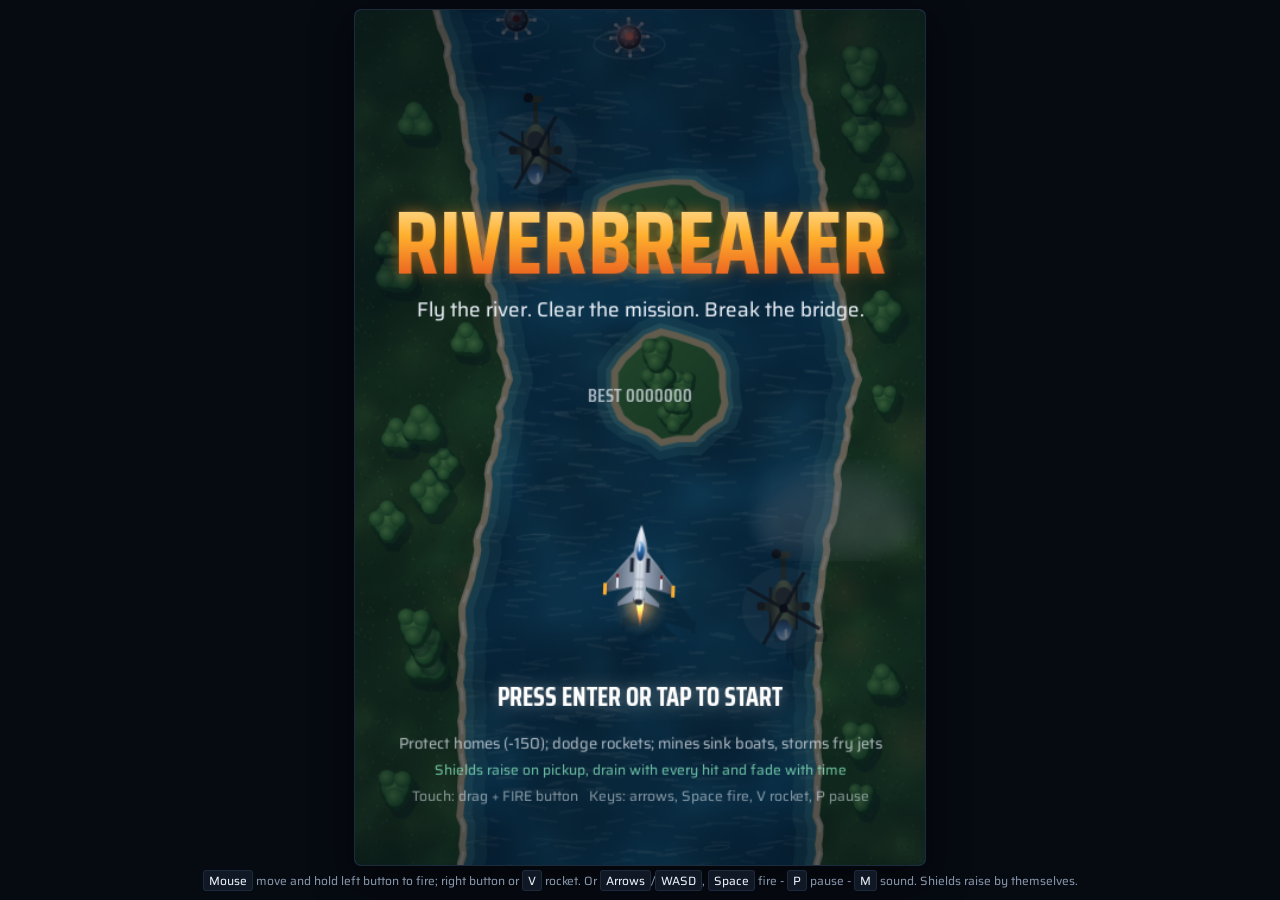
==== index.html @ 27e9821c "Guarantee pod drops while a collect mission is active Co-authored-by: arena-agent <297053741+arena-a" ====
<!doctype html>
<html lang="en">
<head>
<meta charset="utf-8">
<meta name="viewport" content="width=device-width, initial-scale=1, viewport-fit=cover">
<script>
// Make sure the page is opened with a trailing slash so relative paths resolve inside the folder
if (!location.pathname.endsWith('/') && !/\.[a-z0-9]+$/i.test(location.pathname)) {
  location.replace(location.pathname + '/' + location.search + location.hash);
}
</script>
<title>Riverbreaker</title>
<meta name="description" content="Arcade river shooter. Fly upstream, shoot enemies, refuel and break every bridge. Works offline.">
<meta name="theme-color" content="#060a11">
<link rel="manifest" href="manifest.webmanifest">
<link rel="icon" href="icons/icon.svg" type="image/svg+xml">
<link rel="icon" href="icons/favicon-32.png" sizes="32x32" type="image/png">
<link rel="shortcut icon" href="favicon.ico">
<link rel="apple-touch-icon" href="icons/apple-touch-icon.png">
<meta name="mobile-web-app-capable" content="yes">
<meta name="apple-mobile-web-app-capable" content="yes">
<meta name="apple-mobile-web-app-title" content="Riverbreaker">
<meta name="apple-mobile-web-app-status-bar-style" content="black-translucent">
<link rel="stylesheet" href="fonts/fonts.css">
<style>
/* Page frame for the standalone app */
html { box-sizing: border-box; height: 100%; background: #060a11; overscroll-behavior: none;
  padding-top: env(safe-area-inset-top, 0px); padding-bottom: env(safe-area-inset-bottom, 0px); }
[hidden] { display: none !important; }

/* Layout: one centered game column, canvas scaled to fit the viewport height.
   Single dark look by choice: the page is a frame around the game screen. */
:root {
  --bg: #060a11;
  --panel: #101826;
  --ink: #e8eef6;
  --muted: #8593a8;
  --accent: #ffb02e;
  --line: #1d2a3e;
  --font-body: 'Saira', ui-sans-serif, system-ui, sans-serif;
  color-scheme: dark;
}
html, body { height: 100%; }
body {
  margin: 0;
  box-sizing: border-box;
  background: var(--bg);
  color: var(--ink);
  font-family: var(--font-body);
  padding-block: 10px;
  padding-left: max(16px, env(safe-area-inset-left, 0px));
  padding-right: max(16px, env(safe-area-inset-right, 0px));
  display: flex;
  flex-direction: column;
  align-items: center;
  gap: 8px;
}
.stage {
  flex: 1;
  width: 100%;
  min-width: 0;
  min-height: 0;
  display: flex;
  flex-direction: column;
  align-items: center;
  gap: 8px;
}
.view {
  flex: 1;
  width: 100%;
  min-height: 0;
  display: flex;
  align-items: center;
  justify-content: center;
}
canvas {
  display: block;
  background: #0f5b86;
  border-radius: 6px;
  box-shadow: 0 0 0 1px var(--line), 0 12px 40px rgba(0, 0, 0, 0.55);
  touch-action: none;
  outline: none;
  -webkit-touch-callout: none;
  -webkit-user-select: none;
  user-select: none;
}
canvas:focus-visible { box-shadow: 0 0 0 2px var(--accent); }
.hint {
  margin: 0;
  font-size: 12px;
  line-height: 1.4;
  color: var(--muted);
  text-align: center;
}
.hint kbd {
  font-family: inherit;
  color: var(--ink);
  background: var(--panel);
  border: 1px solid var(--line);
  border-radius: 3px;
  padding: 0 5px;
}
.hint-touch { display: none; }
@media (pointer: coarse) {
  .hint-key { display: none; }
  .hint-touch { display: block; font-size: 11px; }
}

</style>
</head>
<body>


<div class="stage">
  <div class="view" id="view">
    <canvas id="game" tabindex="0" aria-label="Riverbreaker game"></canvas>
  </div>
  <p class="hint hint-key"><kbd>Mouse</kbd> move and hold left button to fire; right button or <kbd>V</kbd> rocket. Or <kbd>Arrows</kbd>/<kbd>WASD</kbd>, <kbd>Space</kbd> fire - <kbd>P</kbd> pause - <kbd>M</kbd> sound. Shields raise by themselves.</p>
  <p class="hint hint-touch">Drag to steer and adjust speed. Hold FIRE to shoot; tap ROCKET to launch. Shields raise by themselves when you grab one.</p>
  <p class="hint" id="iosHint" hidden>To install on iPhone: tap Share, then Add to Home Screen.</p>
</div>

<script>
(() => {
'use strict';

// Constants
const W = 480;
let H = 720;                  // logical height, adapts to the screen in fit()
const ROW = 8;                // river row height in px
const PLAYER_OFFSET = 130;    // player distance above the bottom edge
const BRIDGE_EVERY = 700;     // rows between bridges
const MAX_LIVES = 4;
const EXTRA_LIFE_EVERY = 50000;
const MAX_ROCKETS = 5;
// The shield is an energy pool, not a stored charge: it raises itself the moment
// a shield pod is picked up, bleeds away with time and loses energy on every hit.
const SHIELD_MAX = 100;
const SHIELD_PICKUP = 55;      // energy added by one shield pod
const SHIELD_DRAIN = 0.22;     // energy lost per frame while the dome is up (~7.5 s full)
const SHIELD_BULLET_COST = 16; // enemy bullet absorbed by the dome
const SHIELD_ROCKET_COST = 28; // enemy rocket absorbed by the dome
const SHIELD_CRASH_COST = 32;  // ramming an enemy or a bank
const SHIELD_MINE_COST = 55;   // a mine is far more violent than a scrape
const SHIELD_STORM_COST = 60;  // a lightning strike
const SINK_DURATION = 150;     // two and a half seconds
const DEATH_DURATION = 112;    // staged explosion of the wreck before the respawn
const FUEL_EVERY = 400;       // barges are rare now: missing two in a row runs the tank dry
const FUEL_RATE = 1.8;        // refuel per frame of contact: one pass tops the tank up
// Hazards. Spacing values are rows; the offset keeps them off the fuel rows and
// the bridge approaches.
const MINE_EVERY = 64;        // anchored mine field spacing (river sectors)
const MINE_ROW = 37;
const STORM_EVERY = 88;       // cloud cell spacing (air sectors)
const STORM_ROW = 47;
const STORM_CHARGE = 20;      // frames between entering a storm core and the bolt
const STEP = 1000 / 60;       // fixed update step in ms
let PLAYER_SY = H - PLAYER_OFFSET;

const cv = document.getElementById('game');
const ctx = cv.getContext('2d');
const SC = Math.min(2, Math.max(1, window.devicePixelRatio || 1));
cv.width = Math.round(W * SC);
cv.height = Math.round(H * SC);

// Helpers
function mulberry32(a) {
  return function () {
    let t = a += 0x6D2B79F5;
    t = Math.imul(t ^ t >>> 15, t | 1);
    t ^= t + Math.imul(t ^ t >>> 7, t | 61);
    return ((t ^ t >>> 14) >>> 0) / 4294967296;
  };
}
// Deterministic value in [0,1) for a row and a salt, so spawns can be replayed after a respawn
function hash(r, s) {
  let x = Math.imul(r, 374761393) + Math.imul(s, 668265263) | 0;
  x = Math.imul(x ^ (x >>> 13), 1274126177);
  x ^= x >>> 16;
  return (x >>> 0) / 4294967296;
}
const clamp = (v, a, b) => Math.max(a, Math.min(b, v));
const lerp = (a, b, k) => a + (b - a) * k;
const overlap = (ax, ay, aw, ah, bx, by, bw, bh) =>
  Math.abs(ax - bx) * 2 < aw + bw && Math.abs(ay - by) * 2 < ah + bh;
function lin(g, x0, y0, x1, y1, stops) {
  const gr = g.createLinearGradient(x0, y0, x1, y1);
  for (const s of stops) gr.addColorStop(s[0], s[1]);
  return gr;
}
function rad(g, x, y, r0, r1, stops) {
  const gr = g.createRadialGradient(x, y, r0, x, y, r1);
  for (const s of stops) gr.addColorStop(s[0], s[1]);
  return gr;
}
function rr(x, y, w, h, r) {
  ctx.beginPath();
  ctx.moveTo(x + r, y);
  ctx.arcTo(x + w, y, x + w, y + h, r);
  ctx.arcTo(x + w, y + h, x, y + h, r);
  ctx.arcTo(x, y + h, x, y, r);
  ctx.arcTo(x, y, x + w, y, r);
  ctx.closePath();
}

// Sprite factory: sprites are drawn once into offscreen canvases
function sprite(w, h, draw) {
  const c = document.createElement('canvas');
  c.width = Math.ceil(w * SC);
  c.height = Math.ceil(h * SC);
  const g = c.getContext('2d');
  g.scale(SC, SC);
  draw(g, w, h);
  return { c, w, h, sh: null };
}
function shadowOf(s) {
  const c = document.createElement('canvas');
  c.width = s.c.width; c.height = s.c.height;
  const g = c.getContext('2d');
  g.drawImage(s.c, 0, 0);
  g.globalCompositeOperation = 'source-in';
  g.fillStyle = '#021424';
  g.fillRect(0, 0, c.width, c.height);
  return { c, w: s.w, h: s.h, sh: null };
}
// A charred copy of a sprite keeps its highlights but reads as burnt metal.
function charSprite(s) {
  const c = document.createElement('canvas');
  c.width = s.c.width; c.height = s.c.height;
  const g = c.getContext('2d');
  g.drawImage(s.c, 0, 0);
  g.globalCompositeOperation = 'source-atop';
  g.fillStyle = 'rgba(22,17,15,0.66)';
  g.fillRect(0, 0, c.width, c.height);
  return { c, w: s.w, h: s.h, sh: null };
}
function drawSprite(s, x, y, rot, sc, alpha) {
  ctx.save();
  ctx.translate(x, y);
  if (rot) ctx.rotate(rot);
  if (alpha !== undefined && alpha !== 1) ctx.globalAlpha = alpha;
  ctx.drawImage(s.c, -s.w * sc / 2, -s.h * sc / 2, s.w * sc, s.h * sc);
  ctx.restore();
}
function drawShadow(s, x, y, rot, sc, alt) {
  if (!s.sh) s.sh = shadowOf(s);
  drawSprite(s.sh, x + alt * 0.55, y + alt, rot, sc, 0.3);
}
function glow(s, x, y, size, alpha) {
  ctx.save();
  ctx.globalCompositeOperation = 'lighter';
  ctx.globalAlpha = clamp(alpha, 0, 1);
  ctx.drawImage(s.c, x - size / 2, y - size / 2, size, size);
  ctx.restore();
}
function makeGlow(r, g2, b) {
  return sprite(64, 64, g => {
    g.fillStyle = rad(g, 32, 32, 0, 32, [
      [0, 'rgba(' + r + ',' + g2 + ',' + b + ',1)'],
      [0.3, 'rgba(' + r + ',' + g2 + ',' + b + ',0.55)'],
      [0.65, 'rgba(' + r + ',' + g2 + ',' + b + ',0.14)'],
      [1, 'rgba(' + r + ',' + g2 + ',' + b + ',0)']
    ]);
    g.fillRect(0, 0, 64, 64);
  });
}
const G_FIRE = makeGlow(255, 150, 50);
const G_HOT = makeGlow(255, 245, 210);
const G_CYAN = makeGlow(80, 220, 255);
const G_GREEN = makeGlow(90, 255, 150);
const G_AMBER = makeGlow(255, 190, 60);
const G_MAG = makeGlow(255, 90, 210);
const G_RED = makeGlow(255, 70, 50);

// Sprites: player fighter (nose up, 64x72)
const S_PLAYER = sprite(64, 72, g => {
  g.fillStyle = lin(g, 0, 0, 64, 0, [[0, '#3b4452'], [0.35, '#8794a8'], [0.5, '#aab5c6'], [0.65, '#8794a8'], [1, '#3b4452']]);
  g.beginPath(); g.moveTo(27, 24); g.lineTo(2, 54); g.lineTo(2, 60); g.lineTo(27, 54); g.closePath(); g.fill();
  g.beginPath(); g.moveTo(37, 24); g.lineTo(62, 54); g.lineTo(62, 60); g.lineTo(37, 54); g.closePath(); g.fill();
  g.beginPath(); g.moveTo(27, 56); g.lineTo(14, 68); g.lineTo(14, 71); g.lineTo(27, 67); g.closePath(); g.fill();
  g.beginPath(); g.moveTo(37, 56); g.lineTo(50, 68); g.lineTo(50, 71); g.lineTo(37, 67); g.closePath(); g.fill();
  g.strokeStyle = 'rgba(255,255,255,0.4)'; g.lineWidth = 1;
  g.beginPath(); g.moveTo(27, 24); g.lineTo(2, 54); g.moveTo(37, 24); g.lineTo(62, 54); g.stroke();
  g.fillStyle = '#ffb02e'; g.fillRect(1, 52, 3, 10); g.fillRect(60, 52, 3, 10);
  g.fillStyle = '#dde3ec'; g.fillRect(12, 44, 2, 12); g.fillRect(50, 44, 2, 12);
  g.fillStyle = '#7a1f1f'; g.fillRect(12, 44, 2, 3); g.fillRect(50, 44, 2, 3);
  g.fillStyle = lin(g, 24, 0, 40, 0, [[0, '#697587'], [0.35, '#c9d2df'], [0.5, '#f0f4f9'], [0.65, '#c9d2df'], [1, '#697587']]);
  g.beginPath();
  g.moveTo(32, 2);
  g.bezierCurveTo(35, 10, 38, 18, 38, 28);
  g.lineTo(38, 56);
  g.bezierCurveTo(38, 62, 36, 66, 34, 68);
  g.lineTo(30, 68);
  g.bezierCurveTo(28, 66, 26, 62, 26, 56);
  g.lineTo(26, 28);
  g.bezierCurveTo(26, 18, 29, 10, 32, 2);
  g.fill();
  g.fillStyle = '#1b2230'; g.fillRect(23.5, 30, 3, 12); g.fillRect(37.5, 30, 3, 12);
  g.strokeStyle = 'rgba(20,30,50,0.35)'; g.lineWidth = 0.8;
  g.beginPath(); g.moveTo(32, 34); g.lineTo(32, 64); g.moveTo(28, 48); g.lineTo(36, 48); g.moveTo(28, 56); g.lineTo(36, 56); g.stroke();
  g.fillStyle = lin(g, 0, 14, 0, 34, [[0, '#d7efff'], [0.4, '#2a6db3'], [1, '#0e2a52']]);
  g.beginPath(); g.ellipse(32, 24, 3.6, 8.5, 0, 0, Math.PI * 2); g.fill();
  g.fillStyle = 'rgba(255,255,255,0.75)';
  g.beginPath(); g.ellipse(30.8, 21, 1, 4, 0, 0, Math.PI * 2); g.fill();
  g.fillStyle = '#262c37';
  g.beginPath(); g.ellipse(32, 67, 3.6, 2.4, 0, 0, Math.PI * 2); g.fill();
});

// Enemy jet (nose up in the sprite, drawn rotated to dive)
const S_ENEMYJET = sprite(52, 62, g => {
  g.fillStyle = lin(g, 0, 0, 52, 0, [[0, '#262b35'], [0.4, '#6a7385'], [0.5, '#7b8497'], [0.6, '#6a7385'], [1, '#262b35']]);
  g.beginPath(); g.moveTo(23, 22); g.lineTo(2, 50); g.lineTo(2, 56); g.lineTo(23, 47); g.closePath(); g.fill();
  g.beginPath(); g.moveTo(29, 22); g.lineTo(50, 50); g.lineTo(50, 56); g.lineTo(29, 47); g.closePath(); g.fill();
  g.beginPath(); g.moveTo(23, 13); g.lineTo(13, 20); g.lineTo(13, 23); g.lineTo(23, 20); g.closePath(); g.fill();
  g.beginPath(); g.moveTo(29, 13); g.lineTo(39, 20); g.lineTo(39, 23); g.lineTo(29, 20); g.closePath(); g.fill();
  g.fillStyle = '#c0392b'; g.fillRect(1, 49, 3, 7); g.fillRect(48, 49, 3, 7);
  g.fillStyle = lin(g, 22, 0, 30, 0, [[0, '#3b4150'], [0.5, '#8a93a6'], [1, '#3b4150']]);
  g.beginPath();
  g.moveTo(26, 2); g.lineTo(29.5, 16); g.lineTo(29.5, 52); g.lineTo(27.5, 60); g.lineTo(24.5, 60); g.lineTo(22.5, 52); g.lineTo(22.5, 16);
  g.closePath(); g.fill();
  g.fillStyle = '#c0392b'; g.fillRect(22.5, 38, 7, 3);
  g.fillStyle = lin(g, 0, 12, 0, 28, [[0, '#ff9a8a'], [0.5, '#8a1c1c'], [1, '#2a0808']]);
  g.beginPath(); g.ellipse(26, 20, 2.6, 6.5, 0, 0, Math.PI * 2); g.fill();
});

// Attack helicopter without rotors (nose up, rotors are drawn live)
const S_HELI = sprite(50, 84, g => {
  g.strokeStyle = '#161a16'; g.lineWidth = 2;
  g.beginPath(); g.moveTo(14, 14); g.lineTo(14, 50); g.moveTo(36, 14); g.lineTo(36, 50); g.stroke();
  g.fillStyle = '#2e382c'; g.fillRect(23, 46, 4, 34);
  g.fillStyle = '#3a4538'; g.fillRect(19, 74, 12, 6);
  g.fillStyle = '#10151a'; g.beginPath(); g.arc(31, 78, 4, 0, Math.PI * 2); g.fill();
  g.fillStyle = '#2a3228'; g.fillRect(3, 30, 44, 7);
  g.fillStyle = '#12161a'; g.beginPath(); g.arc(6, 34, 3.5, 0, Math.PI * 2); g.arc(44, 34, 3.5, 0, Math.PI * 2); g.fill();
  g.fillStyle = lin(g, 14, 0, 36, 0, [[0, '#2b3629'], [0.4, '#6c7e5b'], [0.6, '#6c7e5b'], [1, '#2b3629']]);
  g.beginPath(); g.ellipse(25, 32, 11, 24, 0, 0, Math.PI * 2); g.fill();
  g.fillStyle = '#2a2f33'; g.beginPath(); g.ellipse(25, 42, 7, 8, 0, 0, Math.PI * 2); g.fill();
  g.fillStyle = lin(g, 0, 4, 0, 24, [[0, '#cfe9ff'], [0.5, '#3a78b8'], [1, '#14304f']]);
  g.beginPath(); g.ellipse(25, 14, 6.5, 9, 0, 0, Math.PI * 2); g.fill();
  g.fillStyle = 'rgba(255,255,255,0.65)'; g.beginPath(); g.ellipse(23, 11, 1.4, 4, 0, 0, Math.PI * 2); g.fill();
});

// Patrol boat (nose up, drawn rotated to cross the river)
const S_BOAT = sprite(34, 92, g => {
  g.fillStyle = lin(g, 4, 0, 30, 0, [[0, '#4a5360'], [0.5, '#a3aebd'], [1, '#4a5360']]);
  g.beginPath();
  g.moveTo(17, 2); g.bezierCurveTo(26, 12, 30, 24, 30, 34); g.lineTo(30, 82);
  g.quadraticCurveTo(30, 90, 24, 90); g.lineTo(10, 90); g.quadraticCurveTo(4, 90, 4, 82);
  g.lineTo(4, 34); g.bezierCurveTo(4, 24, 8, 12, 17, 2);
  g.closePath(); g.fill();
  g.strokeStyle = '#27303c'; g.lineWidth = 1.2; g.stroke();
  g.fillStyle = '#5b6674';
  g.beginPath(); g.moveTo(17, 8); g.bezierCurveTo(23, 16, 25, 26, 25, 34); g.lineTo(25, 84); g.lineTo(9, 84); g.lineTo(9, 34); g.bezierCurveTo(9, 26, 11, 16, 17, 8); g.fill();
  g.fillStyle = '#d3dae4'; rrIn(g, 10, 50, 14, 26, 3); g.fill();
  g.fillStyle = '#26303d'; g.fillRect(12, 54, 10, 4); g.fillRect(12, 62, 10, 3);
  g.fillStyle = '#8f1f1f'; g.fillRect(4, 80, 26, 3);
  g.fillStyle = '#2a3340'; g.beginPath(); g.arc(17, 26, 5.5, 0, Math.PI * 2); g.fill();
  g.fillStyle = '#9aa5b5'; g.fillRect(15.5, 40, 3, 6);
});
function rrIn(g, x, y, w, h, r) {
  g.beginPath();
  g.moveTo(x + r, y); g.arcTo(x + w, y, x + w, y + h, r); g.arcTo(x + w, y + h, x, y + h, r);
  g.arcTo(x, y + h, x, y, r); g.arcTo(x, y, x + w, y, r); g.closePath();
}

// Enemy gunboat: red military livery and a visible bow cannon distinguish it from patrol boats.
const S_GUNBOAT = sprite(40, 92, g => {
  g.fillStyle = lin(g, 4, 0, 36, 0, [[0, '#292d38'], [0.5, '#8d3431'], [1, '#272b35']]);
  g.beginPath(); g.moveTo(20, 2); g.bezierCurveTo(29, 13, 35, 27, 35, 42); g.lineTo(32, 81);
  g.quadraticCurveTo(30, 90, 20, 90); g.quadraticCurveTo(10, 90, 8, 81); g.lineTo(5, 42);
  g.bezierCurveTo(5, 27, 11, 13, 20, 2); g.closePath(); g.fill();
  g.strokeStyle = '#c7a77a'; g.lineWidth = 1.5; g.stroke();
  g.fillStyle = '#424956'; rrIn(g, 10, 31, 20, 34, 4); g.fill();
  g.fillStyle = '#9fa9b4'; rrIn(g, 12, 34, 16, 12, 3); g.fill();
  g.fillStyle = '#171c24'; g.fillRect(18, 16, 4, 22); g.fillRect(19, 9, 2, 18);
  g.fillStyle = '#e5c16b'; g.fillRect(8, 72, 4, 7); g.fillRect(28, 72, 4, 7);
});

// Player river patrol craft: brighter, broader silhouette than the enemy boats.
const S_PLAYER_BOAT = sprite(52, 92, g => {
  g.fillStyle = 'rgba(5,20,35,0.4)';
  g.beginPath(); g.ellipse(26, 48, 24, 43, 0, 0, Math.PI * 2); g.fill();
  g.fillStyle = lin(g, 5, 0, 47, 0, [[0, '#a83d25'], [0.28, '#f07a36'], [0.5, '#ffd27a'], [0.72, '#ee7131'], [1, '#8c2a22']]);
  g.beginPath(); g.moveTo(26, 2); g.bezierCurveTo(39, 14, 46, 27, 46, 43); g.lineTo(42, 78);
  g.quadraticCurveTo(39, 89, 26, 90); g.quadraticCurveTo(13, 89, 10, 78); g.lineTo(6, 43);
  g.bezierCurveTo(6, 27, 13, 14, 26, 2); g.closePath(); g.fill();
  g.strokeStyle = '#ffe3a0'; g.lineWidth = 2; g.stroke();
  g.fillStyle = '#253747'; rrIn(g, 13, 28, 26, 39, 8); g.fill();
  g.fillStyle = lin(g, 14, 0, 38, 0, [[0, '#a9e6ed'], [0.5, '#efffff'], [1, '#77c7d6']]);
  rrIn(g, 15, 31, 22, 17, 5); g.fill();
  g.fillStyle = 'rgba(255,255,255,0.75)'; g.fillRect(18, 34, 2, 10); g.fillRect(31, 34, 2, 10);
  g.fillStyle = '#263849'; rrIn(g, 15, 53, 22, 9, 3); g.fill();
  g.fillStyle = '#fff1b8'; g.fillRect(9, 72, 4, 8); g.fillRect(39, 72, 4, 8);
  g.fillStyle = '#fff'; g.beginPath(); g.arc(26, 20, 3, 0, Math.PI * 2); g.fill();
});

function makeHouse(v) {
  const palettes = [
    { wall: '#d7c39b', roof: '#8c3f32', trim: '#5b463b' },
    { wall: '#e2d7bd', roof: '#455d72', trim: '#50493f' },
    { wall: '#c9d1b2', roof: '#76553a', trim: '#463c31' }
  ];
  const p = palettes[v % palettes.length];
  return sprite(68, 54, g => {
    g.fillStyle = 'rgba(5,18,24,.32)'; g.beginPath(); g.ellipse(34, 47, 31, 6, 0, 0, Math.PI * 2); g.fill();
    g.fillStyle = p.trim; g.fillRect(13, 21, 42, 27);
    g.fillStyle = p.wall; g.fillRect(16, 23, 36, 22);
    g.fillStyle = p.roof; g.beginPath(); g.moveTo(8, 24); g.lineTo(34, 5 + (v % 2) * 2); g.lineTo(60, 24); g.closePath(); g.fill();
    g.strokeStyle = 'rgba(255,235,190,.55)'; g.lineWidth = 1.5; g.stroke();
    g.fillStyle = '#293c45'; g.fillRect(22, 29, 8, 8); g.fillRect(39, 29, 8, 8);
    g.fillStyle = '#f5d68a'; g.fillRect(24, 31, 4, 4); g.fillRect(41, 31, 4, 4);
    g.fillStyle = p.trim; g.fillRect(32, 34, 8, 11);
    g.fillStyle = '#b9ab8e'; g.fillRect(47, 9, 5, 10);
    g.fillStyle = 'rgba(255,240,194,.8)'; g.fillRect(11, 46, 46, 2);
  });
}
const S_HOUSES = [makeHouse(0), makeHouse(1), makeHouse(2)];
const S_TURRET = sprite(50, 40, g => {
  g.fillStyle = 'rgba(5,12,16,.32)'; g.beginPath(); g.ellipse(25, 34, 24, 5, 0, 0, Math.PI * 2); g.fill();
  g.fillStyle = '#343b40'; rrIn(g, 4, 11, 42, 25, 8); g.fill();
  g.fillStyle = lin(g, 7, 0, 43, 0, [[0, '#505e60'], [0.45, '#a0a98b'], [1, '#3c494b']]);
  rrIn(g, 9, 7, 32, 23, 8); g.fill();
  g.fillStyle = '#252c30'; g.beginPath(); g.arc(25, 17, 8, 0, Math.PI * 2); g.fill();
  g.fillStyle = '#dc7054'; g.beginPath(); g.arc(25, 17, 3, 0, Math.PI * 2); g.fill();
  g.fillStyle = '#d2c48f'; g.fillRect(8, 29, 5, 3); g.fillRect(37, 29, 5, 3);
});
const S_LAUNCHER = sprite(54, 44, g => {
  g.fillStyle = 'rgba(4,12,18,.35)'; g.beginPath(); g.ellipse(27, 36, 25, 5, 0, 0, Math.PI * 2); g.fill();
  g.fillStyle = '#343b42'; rrIn(g, 3, 16, 48, 21, 6); g.fill();
  g.fillStyle = lin(g, 5, 0, 49, 0, [[0, '#626b70'], [0.5, '#b1a987'], [1, '#485258']]);
  rrIn(g, 8, 10, 38, 22, 5); g.fill();
  g.fillStyle = '#252d33'; rrIn(g, 11, 5, 12, 28, 3); g.fill(); rrIn(g, 31, 5, 12, 28, 3); g.fill();
  g.fillStyle = '#d94e38'; rrIn(g, 13, 3, 8, 24, 3); g.fill(); rrIn(g, 33, 3, 8, 24, 3); g.fill();
  g.fillStyle = '#ffe4b0'; g.beginPath(); g.moveTo(17, 1); g.lineTo(21, 8); g.lineTo(13, 8); g.closePath(); g.fill();
  g.beginPath(); g.moveTo(37, 1); g.lineTo(41, 8); g.lineTo(33, 8); g.closePath(); g.fill();
  g.fillStyle = '#e3cf8b'; g.fillRect(7, 30, 5, 3); g.fillRect(42, 30, 5, 3);
});

// Fuel barge (top view, 56x104): an amber river tanker with a pump house,
// hazard chevrons and a blinking beacon, so it reads as a fuel stop at a glance.
const S_BARGE = sprite(56, 104, g => {
  // Hull and rub rail
  g.fillStyle = lin(g, 4, 0, 52, 0, [[0, '#0b131b'], [0.42, '#2b3a48'], [1, '#0a1118']]);
  rrIn(g, 6, 3, 44, 98, 13); g.fill();
  g.strokeStyle = '#6a8095'; g.lineWidth = 1.4; g.stroke();
  g.strokeStyle = 'rgba(150,180,205,0.28)'; g.lineWidth = 1;
  rrIn(g, 9, 6, 38, 92, 11); g.stroke();

  // Deck
  g.fillStyle = '#16212c'; rrIn(g, 12, 9, 32, 86, 8); g.fill();

  // Two amber fuel tanks
  for (let i = 0; i < 2; i++) {
    const y = 13 + i * 32;
    g.fillStyle = lin(g, 15, 0, 41, 0, [[0, '#7a4a10'], [0.32, '#ffc24a'], [0.58, '#ffe6a6'], [1, '#6d4008']]);
    rrIn(g, 15, y, 26, 27, 8); g.fill();
    g.strokeStyle = 'rgba(66,40,7,0.5)'; g.lineWidth = 1;
    for (const yy of [y + 6, y + 13.5, y + 21]) { g.beginPath(); g.moveTo(16, yy); g.lineTo(40, yy); g.stroke(); }
    // hatch
    g.fillStyle = '#3b2a10'; g.beginPath(); g.arc(28, y + 13.5, 4.2, 0, 7); g.fill();
    g.fillStyle = '#ffd97a'; g.beginPath(); g.arc(28, y + 13.5, 2, 0, 7); g.fill();
    // hazard chevrons along the tank shoulders
    g.fillStyle = 'rgba(18,18,22,0.82)';
    g.fillRect(15, y + 30, 26, 0.9);
  }

  // Hazard chevrons on the deck strip
  g.fillStyle = '#1c1a17'; g.fillRect(12, 76, 32, 7);
  for (let x = -8; x < 34; x += 8) {
    g.fillStyle = '#ffcb45';
    g.beginPath();
    g.moveTo(12 + x, 83); g.lineTo(12 + x + 4, 76); g.lineTo(12 + x + 8, 76); g.lineTo(12 + x + 4, 83);
    g.closePath(); g.fill();
  }

  // Pump house with a lit window and a hose reel
  g.fillStyle = '#2e3d4b'; rrIn(g, 17, 85, 22, 12, 3); g.fill();
  g.fillStyle = '#0f1720'; rrIn(g, 20, 88, 16, 6, 2); g.fill();
  g.fillStyle = '#ffd35c'; g.fillRect(21, 89, 14, 4);
  g.strokeStyle = '#9ab0c6'; g.lineWidth = 1.6;
  g.beginPath(); g.arc(13.5, 91, 4.4, 0, 7); g.stroke();
  g.beginPath(); g.arc(42.5, 91, 4.4, 0, 7); g.stroke();

  // Port / starboard lights
  g.fillStyle = '#ff3b30'; g.beginPath(); g.arc(10.5, 16, 2.2, 0, 7); g.fill();
  g.fillStyle = '#39e07a'; g.beginPath(); g.arc(45.5, 16, 2.2, 0, 7); g.fill();

  // FUEL placard right behind the bow
  g.fillStyle = 'rgba(8,14,20,0.9)'; rrIn(g, 16, 8.5, 24, 10, 2); g.fill();
  g.fillStyle = '#ffd35c'; g.font = '700 8px sans-serif'; g.textAlign = 'center'; g.textBaseline = 'middle';
  g.fillText('FUEL', 28, 14);
});


// Trees
function makeTree(v) {
  return sprite(36, 36, g => {
    const sets = [
      [[18, 18, 14], [11, 22, 9], [25, 23, 9], [17, 10, 9]],
      [[18, 18, 15], [9, 17, 8], [27, 17, 8], [18, 29, 8], [18, 8, 8]],
      [[18, 19, 13], [12, 12, 8], [24, 13, 8], [18, 27, 9]]
    ][v];
    for (const c of sets) { g.fillStyle = '#1b4f27'; g.beginPath(); g.arc(c[0], c[1], c[2], 0, 7); g.fill(); }
    for (const c of sets) {
      g.fillStyle = rad(g, c[0] - 3, c[1] - 3, 0, c[2], [[0, '#72c064'], [1, '#2d7839']]);
      g.beginPath(); g.arc(c[0] - 1.5, c[1] - 1.5, c[2] * 0.82, 0, 7); g.fill();
    }
  });
}
const S_TREES = [makeTree(0), makeTree(1), makeTree(2)];

// Islands are generated per island and cached
const islandCache = new Map();
function makeIsland(key, w, h) {
  if (islandCache.has(key)) return islandCache.get(key);
  const m = 24, cw = w + 2 * m, ch = h + 2 * m;
  const s = sprite(cw, ch, g => {
    const cx = cw / 2, cy = ch / 2, N = 22, pts = [];
    for (let i = 0; i < N; i++) {
      const a = i / N * Math.PI * 2, k = 0.84 + 0.16 * hash(key * 31 + i, 40);
      pts.push([cx + Math.cos(a) * w / 2 * k, cy + Math.sin(a) * h / 2 * k]);
    }
    const path = sc => {
      g.beginPath();
      pts.forEach((p, i) => {
        const px = cx + (p[0] - cx) * sc, py = cy + (p[1] - cy) * sc;
        if (i) g.lineTo(px, py); else g.moveTo(px, py);
      });
      g.closePath();
    };
    path(1.3); g.fillStyle = 'rgba(120,230,220,0.2)'; g.fill();
    path(1.14); g.fillStyle = 'rgba(150,235,225,0.3)'; g.fill();
    path(1.05); g.fillStyle = '#d4c293'; g.fill();
    path(0.92); g.fillStyle = lin(g, 0, 0, cw, ch, [[0, '#4f9d4f'], [1, '#235e2d']]); g.fill();
    const n = Math.max(3, Math.round(w * h / 1700));
    for (let i = 0; i < n; i++) {
      const a = hash(key, 50 + i) * Math.PI * 2, d = 0.15 + hash(key, 70 + i) * 0.55;
      const x = cx + Math.cos(a) * w / 2 * d, y = cy + Math.sin(a) * h / 2 * d;
      const sz = 22 + hash(key, 90 + i) * 12;
      g.drawImage(S_TREES[i % 3].c, x - sz / 2, y - sz / 2, sz, sz);
    }
  });
  islandCache.set(key, s);
  return s;
}

// Tiled textures
function wrapDraw(g, size, x, y, fn) {
  for (let dx = -1; dx <= 1; dx++) for (let dy = -1; dy <= 1; dy++) fn(x + dx * size, y + dy * size);
}
function makeTile(size, draw) {
  const c = document.createElement('canvas');
  c.width = size * SC; c.height = size * SC;
  const g = c.getContext('2d');
  g.scale(SC, SC);
  draw(g, size);
  return ctx.createPattern(c, 'repeat');
}
const TILE = 256;
const trng = mulberry32(777);
const PAT_WATER_A = makeTile(TILE, (g, S) => {
  g.fillStyle = '#126a98'; g.fillRect(0, 0, S, S);
  for (let i = 0; i < 34; i++) {
    const x = trng() * S, y = trng() * S, r = 30 + trng() * 50, light = i % 2 === 0;
    wrapDraw(g, S, x, y, (px, py) => {
      g.fillStyle = rad(g, px, py, 0, r, [[0, light ? 'rgba(60,170,205,0.22)' : 'rgba(4,36,66,0.28)'], [1, 'rgba(0,0,0,0)']]);
      g.fillRect(px - r, py - r, r * 2, r * 2);
    });
  }
  g.strokeStyle = 'rgba(210,245,255,0.14)'; g.lineCap = 'round';
  for (let i = 0; i < 150; i++) {
    const x = trng() * S, y = trng() * S, len = 8 + trng() * 22, a = (trng() - 0.5) * 0.4;
    g.lineWidth = 1 + trng() * 1.2;
    wrapDraw(g, S, x, y, (px, py) => { g.beginPath(); g.moveTo(px, py); g.lineTo(px + Math.cos(a) * len, py + Math.sin(a) * len); g.stroke(); });
  }
});
const PAT_WATER_B = makeTile(TILE, (g, S) => {
  g.strokeStyle = 'rgba(235,252,255,0.28)'; g.lineCap = 'round';
  for (let i = 0; i < 80; i++) {
    const x = trng() * S, y = trng() * S, len = 6 + trng() * 18, a = (trng() - 0.5) * 0.5;
    g.lineWidth = 0.8 + trng() * 1.2;
    wrapDraw(g, S, x, y, (px, py) => { g.beginPath(); g.moveTo(px, py); g.lineTo(px + Math.cos(a) * len, py + Math.sin(a) * len); g.stroke(); });
  }
});
const PAT_GRASS = makeTile(TILE, (g, S) => {
  g.fillStyle = '#2d6a35'; g.fillRect(0, 0, S, S);
  for (let i = 0; i < 46; i++) {
    const x = trng() * S, y = trng() * S, r = 22 + trng() * 46, light = i % 3 !== 0;
    wrapDraw(g, S, x, y, (px, py) => {
      g.fillStyle = rad(g, px, py, 0, r, [[0, light ? 'rgba(98,170,76,0.30)' : 'rgba(12,48,26,0.35)'], [1, 'rgba(0,0,0,0)']]);
      g.fillRect(px - r, py - r, r * 2, r * 2);
    });
  }
  for (let i = 0; i < 700; i++) {
    g.fillStyle = trng() < 0.5 ? 'rgba(20,70,32,0.45)' : 'rgba(140,200,100,0.28)';
    g.fillRect(trng() * S, trng() * S, 1.5, 1.5);
  }
  for (let i = 0; i < 5; i++) {
    const x = trng() * S, y = trng() * S, r = 14 + trng() * 22;
    wrapDraw(g, S, x, y, (px, py) => {
      g.fillStyle = rad(g, px, py, 0, r, [[0, 'rgba(150,120,70,0.28)'], [1, 'rgba(150,120,70,0)']]);
      g.fillRect(px - r, py - r, r * 2, r * 2);
    });
  }
});
const S_CLOUD = sprite(260, 150, g => {
  g.scale(1, 0.58);
  g.fillStyle = rad(g, 130, 130, 0, 125, [[0, 'rgba(0,20,40,0.22)'], [1, 'rgba(0,20,40,0)']]);
  g.fillRect(0, 0, 260, 260);
});
// Weather sprites are baked once so the per-frame cost stays a few drawImage
// calls: important for the Android build, where gradient fills are expensive.
function cloudSprite(w, h, stops, blobs) {
  return sprite(w, h, g => {
    for (const b of blobs) {
      const cx = b[0] * w, cy = b[1] * h, r = b[2] * w;
      g.fillStyle = rad(g, cx, cy, 0, r, stops);
      g.fillRect(cx - r, cy - r, r * 2, r * 2);
    }
  });
}
// Blob centres and radii stay inside the sprite box: anything that spills over the
// edge would be clipped into a hard straight line.
const CLOUD_BLOBS = [[0.30, 0.52, 0.29], [0.50, 0.40, 0.29], [0.70, 0.50, 0.29],
  [0.40, 0.66, 0.27], [0.62, 0.68, 0.25], [0.80, 0.64, 0.18], [0.20, 0.64, 0.17]];
const S_CLOUD_SOFT = cloudSprite(190, 104, [
  [0, 'rgba(246,253,255,0.98)'], [0.4, 'rgba(226,243,254,0.66)'], [0.75, 'rgba(214,236,250,0.26)'], [1, 'rgba(210,234,250,0)']
], CLOUD_BLOBS);
// A storm cell is built in two passes: a grey-blue body and a heavy dark underside,
// so it reads as weather rather than as an ink blot on the water.
const S_CLOUD_STORM = sprite(200, 118, g => {
  const body = [[0, 'rgba(152,164,194,0.95)'], [0.45, 'rgba(110,120,152,0.84)'], [0.8, 'rgba(80,88,116,0.3)'], [1, 'rgba(70,78,104,0)']];
  for (const b of CLOUD_BLOBS) {
    const cx = b[0] * 200, cy = b[1] * 118, r = b[2] * 200;
    g.fillStyle = rad(g, cx, cy, 0, r, body);
    g.fillRect(cx - r, cy - r, r * 2, r * 2);
  }
  const belly = [[0, 'rgba(26,30,46,0.82)'], [0.55, 'rgba(32,36,56,0.44)'], [1, 'rgba(36,40,60,0)']];
  for (const b of [[0.34, 0.62, 0.27], [0.54, 0.66, 0.25], [0.72, 0.60, 0.21], [0.22, 0.58, 0.18], [0.46, 0.54, 0.20]]) {
    const cx = b[0] * 200, cy = b[1] * 118, r = b[2] * 200;
    g.fillStyle = rad(g, cx, cy, 0, r, belly);
    g.fillRect(cx - r, cy - r, r * 2, r * 2);
  }
  // a soft top highlight sells the volume
  const hl = 0.34 * 200, hy = 0.32 * 118, hr = 0.24 * 200;
  g.fillStyle = rad(g, hl, hy, 0, hr, [[0, 'rgba(226,236,255,0.3)'], [1, 'rgba(226,236,255,0)']]);
  g.fillRect(hl - hr, hy - hr, hr * 2, hr * 2);
});

const S_VIGNETTE = sprite(W, H, g => {
  g.fillStyle = rad(g, W / 2, H * 0.55, H * 0.28, H * 0.78, [[0, 'rgba(0,10,25,0)'], [1, 'rgba(0,10,25,0.5)']]);
  g.fillRect(0, 0, W, H);
});

// River geometry: rows are generated once and cached
const rows = [];
const rng = mulberry32(20261028);
let gCenter = W / 2, gWidth = 300, tCenter = W / 2, tWidth = 300, nextChange = 40;
function genRow(r) {
  if (r >= nextChange) {
    const sec = Math.floor(r / BRIDGE_EVERY);
    const minW = Math.max(176, 290 - sec * 14);
    tWidth = minW + rng() * (350 - minW);
    const half = tWidth / 2 + 28;
    tCenter = half + rng() * (W - 2 * half);
    nextChange = r + 14 + Math.floor(rng() * 28);
  }
  gCenter += clamp(tCenter - gCenter, -1.4, 1.4);
  gWidth += clamp(tWidth - gWidth, -1.1, 1.1);
  rows.push({ l: Math.round(gCenter - gWidth / 2), r: Math.round(gCenter + gWidth / 2) });
}
function ensureRows(r) { while (rows.length <= r) genRow(rows.length); }
function rowAt(wy) {
  const i = clamp(Math.floor(wy / ROW), 0, rows.length - 1);
  return rows[i];
}

// Game state
let state = 'title';   // title, play, dying, sinking, paused, over, draft
let pausedFrom = 'play';
let t = 0;
let cam = 0;           // world distance travelled (world y grows upward)
let sp = 2.4;          // current scroll speed
let score = 0, lives = 3, fuel = 100;
let hi = 0;
try { hi = parseInt(localStorage.getItem('riverbreakerHi') || '0', 10) || 0; } catch (e) {}
let nextExtra = EXTRA_LIFE_EVERY;
let bridgesPassed = 0;
let checkpointCam = 0;
let spawnedUpTo = 40, spawnBlock = 0;
let invuln = 0, deathTimer = 0, fireCd = 0, overTimer = 0, lowBeep = 0;
let spreadT = 0, rapidT = 0;
let rockets = 0;
// Shield state: energy in [0, SHIELD_MAX], short cooldown after an absorbed hit,
// and a ripple counter used by the dome animation.
let shieldEnergy = 0, shieldHitCd = 0, shieldRipple = 0;
let refuelEnt = null;
let combo = 0, comboT = 0;
let shake = 0, shx = 0, shy = 0, flash = 0;
let refueling = false;
const banner = { s: '', sub: '', t: 0, max: 150 };
const P = { x: W / 2, vx: 0, bank: 0 };
const S_PLAYER_CHAR = charSprite(S_PLAYER);
const S_PLAYER_BOAT_CHAR = charSprite(S_PLAYER_BOAT);
let ents = [], bullets = [], ebul = [], missiles = [], enemyRockets = [], parts = [], pods = [], pops = [];
let weather = [];          // harmless cloud layer + storm cells (air sectors only)
let sinkSplash = false;    // the jet has already hit the water in the sinking sequence
const inp = { left: false, right: false, up: false, down: false, fire: false };
const touch = { active: false, pointerId: null, fire: false, firePointerId: null, sx: 0, sy: 0, cx: 0, cy: 0, bx: 0, targetX: W / 2, fast: false, slow: false };
const mouse = { on: false, x: W / 2, y: H / 2, fire: false, inside: false };
const pauseBtn = { x: W / 2, y: 52, r: 16 };
function touchButtons() {
  return {
    fire: { x: W - 64, y: H - 120, r: 44 },
    rocket: { x: W - 64, y: H - 214, r: 27 }
  };
}
function showTouchControls() {
  return touchUsed || (window.matchMedia && window.matchMedia('(pointer: coarse)').matches);
}
function insideButton(p, b) { return Math.hypot(p.x - b.x, p.y - b.y) <= b.r + 7; }
let touchUsed = false;
function buzz(ms) { try { if (touchUsed && navigator.vibrate) navigator.vibrate(ms); } catch (e) {} }

// --- Progression ----------------------------------------------------------
// A run is a chain of districts. Every district has one mission, ends at a bridge
// and then hands out a choice of upgrades. Stars are kept between sessions, so a
// run always leaves something behind even when it ends badly.
const SAVE_KEY = 'riverbreakerProgress';
const progress = { best: {}, stars: 0 };
function loadProgress() {
  try {
    const raw = localStorage.getItem(SAVE_KEY);
    if (!raw) return;
    const o = JSON.parse(raw);
    if (o && typeof o === 'object' && o.best) {
      for (const k in o.best) {
        const v = Math.max(0, Math.min(3, Number(o.best[k]) || 0));
        if (v > 0) progress.best[k] = v;
      }
    }
  } catch (e) {}
}
function totalStars() { let n = 0; for (const k in progress.best) n += progress.best[k] || 0; return n; }
function saveProgress() {
  progress.stars = totalStars();
  try { localStorage.setItem(SAVE_KEY, JSON.stringify({ best: progress.best, stars: progress.stars })); } catch (e) {}
}
loadProgress();

// One mission per district. Air districts ask for kills or pods, river districts
// for mines, so the objective always fits the craft you are flying.
const MISSION_KINDS = {
  sweep: { label: 'DESTROY TARGETS', base: 4, step: 1.5, bonus: 500 },
  pods: { label: 'COLLECT POWER-UPS', base: 2, step: 0.8, bonus: 500 },
  mine: { label: 'SWEEP THE MINES', base: 3, step: 1.2, bonus: 600 }
};
let mission = { id: '', label: '', goal: 1, done: 0, complete: false, bonus: 0 };
let livesLost = 0;            // within the current district: decides the third star
function missionFor(d) {
  const air = (d - 1) % 2 === 0;
  const ids = air ? ['sweep', 'pods'] : ['mine', 'sweep'];
  return ids[Math.floor((d - 1) / 2) % 2];
}
function startMission(d) {
  const id = missionFor(d), k = MISSION_KINDS[id];
  mission = {
    id, label: k.label, goal: Math.min(24, Math.round(k.base + (d - 1) * k.step)),
    done: 0, kills: 0, complete: false, bonus: k.bonus + d * 100
  };
  livesLost = 0;
}
function missionTick(id) {
  if (!mission.id || mission.complete || mission.id !== id) return;
  mission.done = Math.min(mission.goal, mission.done + 1);
  if (mission.done >= mission.goal) {
    mission.complete = true;
    const gain = addScore(mission.bonus, false);
    showBanner('MISSION COMPLETE', mission.label + ' +' + gain, 130);
    sfx('pickup');
  }
}

// Upgrades are the reason to keep going: every cleared district makes the craft
// measurably stronger, in a different direction each run.
const UPGRADES = [
  { id: 'rockets', name: 'ORDNANCE', desc: '+2 rockets', icon: 'R', c: '#ffbe4a' },
  { id: 'shield', name: 'FIELD DOME', desc: 'Shield to full', icon: 'S', c: '#8feaff' },
  { id: 'fire', name: 'AUTOCANNON', desc: 'Fire rate +30%', icon: 'A', c: '#ffd37a' },
  { id: 'fuel', name: 'LONG RANGE', desc: 'Fuel burn -20%', icon: 'F', c: '#7dffb0' },
  { id: 'hull', name: 'REINFORCED', desc: '+1 life', icon: 'H', c: '#ff9b7a' },
  { id: 'score', name: 'BOUNTY', desc: 'Score +25%', icon: 'C', c: '#ff5ad2' }
];
const perks = { fire: 0, fuel: 0, score: 0 };
let rocketMax = MAX_ROCKETS;
const draft = { cards: [], district: 0, stars: 0 };
function fireRateK() { return Math.pow(0.75, perks.fire); }
function fuelBurnK() { return Math.pow(0.8, perks.fuel); }
function scoreK() { return Math.pow(1.25, perks.score); }
function pickUpgrades(n) {
  const pool = UPGRADES.slice();
  for (let i = pool.length - 1; i > 0; i--) {
    const j = Math.floor(Math.random() * (i + 1));
    const tmp = pool[i]; pool[i] = pool[j]; pool[j] = tmp;
  }
  return pool.slice(0, n);
}
function applyUpgrade(u) {
  if (!u) return;
  if (u.id === 'rockets') { rocketMax += 2; rockets = Math.min(rocketMax, rockets + 2); }
  else if (u.id === 'shield') { shieldEnergy = SHIELD_MAX; shieldHitCd = 0; shieldRipple = 1; }
  else if (u.id === 'fire') perks.fire++;
  else if (u.id === 'fuel') perks.fuel++;
  else if (u.id === 'hull') lives = Math.min(MAX_LIVES + 2, lives + 1);
  else if (u.id === 'score') perks.score++;
  sfx('pickup');
}
// End of a district: stars, then the upgrade draft. This is also the only, and
// therefore safe, place for an interstitial ad in a monetised build.
function finishDistrict() {
  const d = bridgesPassed;
  const stars = 1 + (mission.complete ? 1 : 0) + (mission.complete && livesLost === 0 ? 1 : 0);
  progress.best[d] = Math.max(progress.best[d] || 0, stars);
  saveProgress();
  draft.district = d;
  draft.stars = stars;
  draft.cards = pickUpgrades(3);
  banner.t = 0;
  touch.fire = false; inp.fire = false; mouse.fire = false;
  state = 'draft';
}
function chooseUpgrade(i) {
  if (state !== 'draft') return false;
  const u = draft.cards[i];
  if (!u) return false;
  applyUpgrade(u);
  draft.cards = [];
  state = 'play';
  startMission(sectorNo());
  invuln = Math.max(invuln, 70);
  showBanner('SECTOR ' + sectorNo() + ' · ' + sectorLabel(), 'Mission: ' + mission.label.toLowerCase() + ' x' + mission.goal, 150);
  return true;
}

const toScreenY = wy => H - (wy - cam);
const playerWy = () => cam + PLAYER_OFFSET;
const baseSpeed = () => 2.4 + Math.min(1.0, bridgesPassed * 0.1);
const sectorNo = () => bridgesPassed + 1;
const isBoatMode = () => bridgesPassed % 2 === 1;
const sectorLabel = () => isBoatMode() ? 'RIVER PATROL' : 'AIR PATROL';
const playerBox = () => isBoatMode() ? { w: 24, h: 40 } : { w: 18, h: 30 };

// Sound
let ac = null, muted = false, eng = null;
function audio() {
  if (!ac) { try { ac = new (window.AudioContext || window.webkitAudioContext)(); } catch (e) { ac = null; } }
  if (ac && ac.state === 'suspended') ac.resume();
  return ac;
}
function tone(f0, f1, dur, type, vol, delay) {
  if (muted) return;
  const a = audio(); if (!a) return;
  const o = a.createOscillator(), g = a.createGain(), n = a.currentTime + (delay || 0);
  o.type = type;
  o.frequency.setValueAtTime(f0, n);
  o.frequency.exponentialRampToValueAtTime(Math.max(30, f1), n + dur);
  g.gain.setValueAtTime(vol, n);
  g.gain.exponentialRampToValueAtTime(0.001, n + dur);
  o.connect(g); g.connect(a.destination);
  o.start(n); o.stop(n + dur);
}
function noise(dur, vol, cutoff) {
  if (muted) return;
  const a = audio(); if (!a) return;
  const len = Math.floor(a.sampleRate * dur);
  const buf = a.createBuffer(1, len, a.sampleRate);
  const d = buf.getChannelData(0);
  for (let i = 0; i < len; i++) d[i] = (Math.random() * 2 - 1) * Math.pow(1 - i / len, 1.6);
  const s = a.createBufferSource(), f = a.createBiquadFilter(), g = a.createGain();
  s.buffer = buf;
  f.type = 'lowpass'; f.frequency.value = cutoff;
  g.gain.value = vol;
  s.connect(f); f.connect(g); g.connect(a.destination);
  s.start();
}
function sfx(name) {
  if (name === 'shoot') tone(1400, 380, 0.06, 'sawtooth', 0.025);
  else if (name === 'hit') tone(300, 120, 0.05, 'square', 0.03);
  else if (name === 'boom') noise(0.45, 0.28, 1400);
  else if (name === 'big') noise(0.9, 0.4, 900);
  else if (name === 'splash') noise(0.32, 0.12, 760);
  else if (name === 'fuel') tone(520, 820, 0.07, 'sine', 0.04);
  else if (name === 'low') tone(360, 360, 0.12, 'square', 0.035);
  else if (name === 'enemy') tone(500, 260, 0.1, 'triangle', 0.04);
  else if (name === 'pickup') { tone(520, 520, 0.08, 'square', 0.04); tone(780, 780, 0.08, 'square', 0.04, 0.07); tone(1040, 1040, 0.14, 'square', 0.04, 0.14); }
  else if (name === 'shield') tone(240, 900, 0.25, 'sine', 0.06);
  else if (name === 'shieldhit') { tone(880, 520, 0.09, 'triangle', 0.05); tone(1320, 900, 0.06, 'sine', 0.03, 0.01); }
  else if (name === 'shielddown') { tone(460, 110, 0.32, 'triangle', 0.055); noise(0.18, 0.06, 900); }
  else if (name === 'rocket') { noise(0.36, 0.22, 1700); tone(170, 760, 0.26, 'sawtooth', 0.05); }
  else if (name === 'minehit') { noise(0.85, 0.44, 620); tone(120, 42, 0.42, 'sine', 0.06); }
  else if (name === 'thunderwarn') { tone(74, 58, 0.5, 'sawtooth', 0.035); noise(0.4, 0.1, 260); }
  else if (name === 'thunder') { noise(0.8, 0.42, 420); tone(56, 32, 0.62, 'sine', 0.06); }
}
function startEngine() {
  const a = audio();
  if (!a || eng) return;
  const out = a.createGain();
  out.gain.value = 0.9;
  out.connect(a.destination);

  // Jet: filtered turbine buzz plus a high sine whine.
  const jetGain = a.createGain(); jetGain.gain.value = 0;
  const jetFilter = a.createBiquadFilter(); jetFilter.type = 'lowpass'; jetFilter.frequency.value = 900; jetFilter.Q.value = 1.2;
  const jet1 = a.createOscillator(); jet1.type = 'sawtooth'; jet1.frequency.value = 112;
  const jet2 = a.createOscillator(); jet2.type = 'square'; jet2.frequency.value = 57;
  const whine = a.createOscillator(); whine.type = 'sine'; whine.frequency.value = 1150;
  const whineGain = a.createGain(); whineGain.gain.value = 0;
  jet1.connect(jetFilter); jet2.connect(jetFilter); jetFilter.connect(jetGain); jetGain.connect(out);
  whine.connect(whineGain); whineGain.connect(out);

  // Patrol boat: low marine diesel with an amplitude throb plus a water wash.
  const boatGain = a.createGain(); boatGain.gain.value = 0;
  const boatFilter = a.createBiquadFilter(); boatFilter.type = 'lowpass'; boatFilter.frequency.value = 260; boatFilter.Q.value = 2;
  const diesel = a.createOscillator(); diesel.type = 'sawtooth'; diesel.frequency.value = 46;
  const thump = a.createGain(); thump.gain.value = 0.55;
  const lfo = a.createOscillator(); lfo.type = 'sine'; lfo.frequency.value = 5.5;
  const lfoGain = a.createGain(); lfoGain.gain.value = 0.4;
  lfo.connect(lfoGain); lfoGain.connect(thump.gain);
  diesel.connect(boatFilter); boatFilter.connect(thump); thump.connect(boatGain); boatGain.connect(out);

  const wash = a.createBufferSource();
  wash.buffer = loopNoise(a, 2);
  wash.loop = true;
  const washFilter = a.createBiquadFilter(); washFilter.type = 'lowpass'; washFilter.frequency.value = 700;
  const washGain = a.createGain(); washGain.gain.value = 0;
  wash.connect(washFilter); washFilter.connect(washGain); washGain.connect(out);

  for (const n of [jet1, jet2, whine, diesel, lfo, wash]) n.start();
  eng = { out, jetGain, jetFilter, jet1, jet2, whine, whineGain, boatGain, boatFilter, diesel, thump, washGain, washFilter, mode: null };
}
// Looping brown-ish noise: the boat's water wash instead of harsh static.
function loopNoise(a, secs) {
  const len = Math.max(1, Math.floor(a.sampleRate * secs));
  const buf = a.createBuffer(1, len, a.sampleRate);
  const d = buf.getChannelData(0);
  let lp = 0;
  for (let i = 0; i < len; i++) {
    lp += ((Math.random() * 2 - 1) - lp) * 0.18;
    d[i] = lp * 1.8;
  }
  return buf;
}
function engineUpdate() {
  if (!eng || !ac) return;
  const n = ac.currentTime, on = state === 'play' && !muted, boat = isBoatMode();
  const tau = state === 'paused' ? 0.045 : 0.09;
  const speed = clamp((sp - baseSpeed()) / 1.8, 0, 1);
  // Two separate voices, so a jet never sounds like a patrol boat: the jet is a
  // filtered turbine buzz under a sine whine, the boat is a low diesel throb in water noise.
  eng.jetGain.gain.setTargetAtTime(on && !boat ? 0.013 + speed * 0.012 : 0, n, tau);
  eng.whineGain.gain.setTargetAtTime(on && !boat ? 0.008 + speed * 0.007 : 0, n, tau);
  eng.jet1.frequency.setTargetAtTime(108 + speed * 42, n, 0.2);
  eng.jet2.frequency.setTargetAtTime(54 + speed * 21, n, 0.2);
  eng.jetFilter.frequency.setTargetAtTime(760 + speed * 980, n, 0.2);
  eng.whine.frequency.setTargetAtTime(1120 + speed * 760, n, 0.2);
  eng.boatGain.gain.setTargetAtTime(on && boat ? 0.052 + speed * 0.022 : 0, n, tau);
  eng.diesel.frequency.setTargetAtTime(42 + speed * 22, n, 0.25);
  eng.boatFilter.frequency.setTargetAtTime(235 + speed * 130, n, 0.25);
  eng.washGain.gain.setTargetAtTime(on && boat ? 0.014 + speed * 0.014 : 0, n, tau);
  eng.washFilter.frequency.setTargetAtTime(600 + speed * 520, n, 0.25);
  eng.mode = boat;
}

// Find a bank position for each house that stays inland, within the viewport,
// and clear of the deterministic trees painted on nearby rows.
function findHouseSite(r, row) {
  ensureRows(r + 7);
  const artW = 50, artH = 40, minD = 42;
  const preferred = hash(r, 41) < 0.5 ? -1 : 1;
  let best = null, bestScore = -Infinity, bestOverlaps = Infinity;
  for (const side of [preferred, -preferred]) {
    const bankW = side < 0 ? row.l : W - row.r;
    const maxD = Math.floor(bankW - artW / 2 - 5);
    if (maxD < minD) continue;
    for (let d = minD; d <= maxD; d += 4) {
      const x = side < 0 ? row.l - d : row.r + d;
      let overlaps = 0, nearest = Infinity;
      for (let q = Math.max(0, r - 6); q <= r + 6; q++) {
        if (hash(q, 11) >= 0.28) continue;
        const treeSide = hash(q, 12) < 0.5 ? -1 : 1;
        if (treeSide !== side) continue;
        const tr = rows[q];
        const treeBank = side < 0 ? tr.l : W - tr.r;
        if (treeBank < 50) continue;
        const td = 26 + hash(q, 13) * (treeBank - 52);
        const tx = side < 0 ? tr.l - td : tr.r + td;
        const treeSize = 26 + hash(q, 15) * 18;
        const dx = Math.abs(x - tx), dy = Math.abs((r - q) * ROW);
        const clearX = (artW + treeSize) / 2 + 5;
        const clearY = (artH + treeSize) / 2 + 5;
        if (dx < clearX && dy < clearY) overlaps++;
        nearest = Math.min(nearest, Math.max(0, dx - clearX) + Math.max(0, dy - clearY));
      }
      const score = -overlaps * 10000 + nearest;
      if (score > bestScore) { bestScore = score; bestOverlaps = overlaps; best = { x, side }; }
      if (overlaps === 0 && nearest > 0) return { x, side };
    }
  }
  return bestOverlaps === 0 ? best : null;
}

// Spawning
function spawnRow(r) {
  ensureRows(r + 2);
  const pos = r % BRIDGE_EVERY, sec = Math.floor(r / BRIDGE_EVERY);
  if (r > 0 && pos === 0) {
    ents.push({ kind: 'bridge', x: W / 2, wy: r * ROW + ROW * 1.5, w: W, h: 32, hp: 6, maxHp: 6, flash: 0, dead: false, passed: false });
    return;
  }
  if (r < spawnBlock || pos < 8 || pos > BRIDGE_EVERY - 10) return;
  const row = rows[r], rw = row.r - row.l;
  const wy = r * ROW + ROW / 2;
  const x = row.l + 40 + hash(r, 3) * (rw - 80);
  if (r % FUEL_EVERY === FUEL_EVERY / 2) {
    ents.push({ kind: 'fuel', x: (row.l + row.r) / 2 + (hash(r, 4) - 0.5) * (rw - 90), wy, w: 46, h: 96, hp: 2, flash: 0 });
    return;
  }
  if (r % 64 === 24) {
    const site = findHouseSite(r, row);
    if (site) ents.push({ kind: 'house', x: site.x, wy, w: 84, h: 44, hp: 2, flash: 0, side: site.side, img: S_HOUSES[Math.floor(hash(r, 42) * S_HOUSES.length)] });
  }
  if (r > 120 && r % 148 === 62) {
    const side = hash(r, 43) < 0.5 ? -1 : 1;
    const tx = side < 0 ? row.l - 18 : row.r + 18;
    ents.push({ kind: 'turret', x: tx, wy, w: 42, h: 34, hp: 3, flash: 0, side, charge: 0, cd: 90 + hash(r, 44) * 75 });
  }
  if (r > 180 && r % 290 === 205) {
    const side = hash(r, 45) < 0.5 ? -1 : 1;
    const lx = side < 0 ? row.l - 17 : row.r + 17;
    ents.push({ kind: 'launcher', x: lx, wy, w: 46, h: 38, hp: 3, flash: 0, side, charge: 0, cd: 130 + hash(r, 46) * 90 });
  }
  // Weather cells. Air sectors get a harmless translucent cloud layer plus, higher
  // up the river, dark storm cells. A storm only strikes after a visible flicker,
  // so it never kills out of nowhere.
  if (sec % 2 === 0 && r > 30 && r % STORM_EVERY === STORM_ROW) {
    const storm = r > 300 && hash(r, 61) < Math.min(0.72, 0.34 + sec * 0.05);
    weather.push({
      kind: storm ? 'storm' : 'cloud',
      x: 70 + hash(r, 62) * (W - 140), wy: wy + 26,
      w: storm ? 186 : 158, h: storm ? 104 : 86,
      drift: (hash(r, 63) - 0.5) * 0.3, ph: hash(r, 64) * 6.283,
      charge: 0, struck: false, fade: 0, bolt: 0
    });
  }
  // Anchored mines: the patrol boat detonates on them, the jet flies over them.
  // They are placed only in the navigable part of the row, never on the banks.
  if (r > 90 && r % MINE_EVERY === MINE_ROW) {
    const n = 1 + (hash(r, 71) < 0.34 ? 1 : 0) + (hash(r, 72) < 0.16 ? 1 : 0) +
      (sec >= 2 && hash(r, 74) < 0.22 ? 1 : 0);
    for (let i = 0; i < n; i++) {
      ents.push({
        kind: 'mine', x: row.l + 54 + hash(r, 73 + i) * Math.max(24, rw - 108),
        wy: wy + (hash(r, 76 + i) - 0.5) * 26,
        w: 30, h: 30, hp: 1, flash: 0, ph: hash(r, 79 + i) * 6.283
      });
    }
  }
  if (r % 6 !== 3) return;
  if (hash(r, 1) > Math.min(0.82, 0.46 + sec * 0.045)) return;
  const k = hash(r, 2), dir = hash(r, 6) < 0.5 ? -1 : 1;
  if (k < 0.27) {
    ents.push({ kind: 'boat', x, wy, w: 84, h: 30, hp: 3, flash: 0, vx: dir * (0.6 + sec * 0.05), cd: 60 + hash(r, 7) * 80 });
  } else if (k < 0.48 && r > 100) {
    ents.push({ kind: 'gunboat', x, wy, w: 76, h: 34, hp: 3, flash: 0, vx: dir * (0.8 + sec * 0.05), cd: 90 + hash(r, 7) * 50 });
  } else if (k < 0.70) {
    ents.push({ kind: 'heli', x, wy, w: 44, h: 46, hp: 2, flash: 0, vx: dir * (0.9 + sec * 0.06), cd: 70 + hash(r, 7) * 80 });
  } else if (k < 0.83 && r > 260) {
    ents.push({ kind: 'jet', x: 40 + hash(r, 9) * (W - 80), wy, w: 34, h: 44, hp: 1, flash: 0, active: false, t: 0 });
  } else if (k < 0.91 && rw >= 250) {
    const iw = Math.min(46 + hash(r, 4) * 80, rw - 140);
    const ih = 64 + hash(r, 5) * 60;
    const img = makeIsland(r, iw, ih);
    ents.push({ kind: 'island', x: (row.l + row.r) / 2, wy: wy + ih / 2, w: iw * 0.8, h: ih * 0.8, hp: 99, flash: 0, img });
    spawnBlock = r + Math.ceil(ih / ROW) + 3;
  } else {
    ents.push({ kind: 'heli', x, wy, w: 44, h: 46, hp: 2, flash: 0, vx: dir * (0.9 + sec * 0.06), cd: 70 + hash(r, 7) * 80, ph: hash(r, 8) * 6.28 });
  }
}

function aimShot(x, y, speed) {
  const a = Math.atan2(PLAYER_SY - y, P.x - x);
  ebul.push({ x, y, vx: Math.cos(a) * speed, vy: Math.sin(a) * speed });
  sfx('enemy');
}

function stepWorld(live) {
  const limit = Math.floor((cam + H + 120) / ROW);
  ensureRows(limit + 4);
  while (spawnedUpTo <= limit) { spawnRow(spawnedUpTo); spawnedUpTo++; }
  const sec = bridgesPassed;
  for (const e of ents) {
    if (e.flash > 0) e.flash--;
    const sy = toScreenY(e.wy);
    if (e.kind === 'boat' || e.kind === 'gunboat') {
      e.x += e.vx;
      const row = rowAt(e.wy);
      if (e.x - e.w / 2 < row.l + 4) { e.x = row.l + 4 + e.w / 2; e.vx = Math.abs(e.vx); }
      else if (e.x + e.w / 2 > row.r - 4) { e.x = row.r - 4 - e.w / 2; e.vx = -Math.abs(e.vx); }
      if (live && sy > 40 && sy < PLAYER_SY - 80 && --e.cd <= 0) {
        e.cd = (e.kind === 'gunboat' ? 105 : Math.max(60, 130 - sec * 6)) + Math.random() * 40;
        if (e.kind === 'gunboat') {
          const a = Math.atan2(PLAYER_SY - sy, P.x - e.x);
          for (const da of [-0.12, 0.12]) ebul.push({ x: e.x, y: sy, vx: Math.cos(a + da) * 3.3, vy: Math.sin(a + da) * 3.3 });
          sfx('enemy');
        } else aimShot(e.x + (e.vx >= 0 ? 20 : -20), sy, 3.6 + sec * 0.1);
      }
    } else if (e.kind === 'heli') {
      e.x += e.vx + Math.sin(t * 0.04 + e.ph) * 0.3;
      e.wy -= 0.35;
      const row = rowAt(e.wy);
      if (e.x - e.w / 2 < row.l + 2) { e.x = row.l + 2 + e.w / 2; e.vx = Math.abs(e.vx); }
      else if (e.x + e.w / 2 > row.r - 2) { e.x = row.r - 2 - e.w / 2; e.vx = -Math.abs(e.vx); }
      if (live && sy > 30 && sy < PLAYER_SY - 120 && --e.cd <= 0) {
        e.cd = Math.max(55, 120 - sec * 6) + Math.random() * 50;
        aimShot(e.x, sy + 14, 4.0 + sec * 0.1);
      }
    } else if (e.kind === 'jet') {
      if (!e.active) { if (live && sy >= -20) { e.active = true; e.t = 0; } }
      else {
        e.t++;
        e.wy -= 2.4;
        e.x += clamp(P.x - e.x, -1.1, 1.1);
        if (e.t === 22 && live) {
          ebul.push({ x: e.x - 8, y: sy + 18, vx: 0, vy: 6 }, { x: e.x + 8, y: sy + 18, vx: 0, vy: 6 });
          sfx('enemy');
        }
      }
    } else if (e.kind === 'turret' && live && sy > 35 && sy < PLAYER_SY - 70) {
      if (e.charge > 0) {
        e.charge--;
        if (e.charge === 0) {
          const a = Math.atan2(PLAYER_SY - sy, P.x - e.x);
          ebul.push({ x: e.x + Math.cos(a) * 13, y: sy + Math.sin(a) * 13, vx: Math.cos(a) * 3.1, vy: Math.sin(a) * 3.1 });
          e.cd = 185 + Math.random() * 65;
          sfx('enemy');
        }
      } else if (--e.cd <= 0) e.charge = 42;
    } else if (e.kind === 'launcher' && live && sy > 35 && sy < PLAYER_SY - 85) {
      if (e.charge > 0) {
        e.charge--;
        if (e.charge === 0) {
          const a = Math.atan2(PLAYER_SY - sy, P.x - e.x);
          enemyRockets.push({ x: e.x + Math.cos(a) * 14, y: sy + Math.sin(a) * 14, vx: Math.cos(a) * 2.9, vy: Math.sin(a) * 2.9, life: 190 });
          e.cd = 260 + Math.random() * 100;
          sfx('enemy');
        }
      } else if (--e.cd <= 0) e.charge = 54;
    } else if (e.kind === 'bridge' && !e.dead && e.hp <= 3 && t % 7 === 0) {
      smokeAt(Math.random() * W, e.wy, 0.8);
    }
  }
  ents = ents.filter(e => !e.removed && e.wy > cam - 90 && e.x > -90 && e.x < W + 90);
  pods = pods.filter(p => p.wy > cam - 60);
  for (const w of weather) {
    w.x += w.drift;
    if (w.bolt > 0) w.bolt--;
    if (w.kind === 'storm' && w.struck) w.fade++;
  }
  weather = weather.filter(w => w.wy > cam - 150 && w.x > -280 && w.x < W + 280 &&
    !(w.kind === 'storm' && w.struck && w.fade > 44));
}

// Effects
function pushPart(p) { parts.push(p); if (parts.length > 420) parts.splice(0, parts.length - 420); }
function smokeAt(x, wy, s) {
  pushPart({ k: 'smoke', x, wy, vx: (Math.random() - 0.5) * 0.3, vy: 0.2 + Math.random() * 0.3, life: 50 + Math.random() * 30, max: 80, s: 5 * s, g: 0.12 * s });
}
function spark(x, wy, n) {
  for (let i = 0; i < n; i++) {
    const a = Math.random() * Math.PI * 2, v = 1 + Math.random() * 3;
    pushPart({ k: 'spark', x, wy, vx: Math.cos(a) * v, vy: Math.sin(a) * v, life: 8 + Math.random() * 8, max: 16, s: 2 });
  }
}
function boom(x, wy, sc) {
  pushPart({ k: 'ring', x, wy, vx: 0, vy: 0, life: 22, max: 22, s: 6, g: 3.2 * sc });
  for (let i = 0; i < 12 * sc; i++) {
    const a = Math.random() * Math.PI * 2, v = Math.random() * 2.6 * sc;
    pushPart({ k: 'fire', x, wy, vx: Math.cos(a) * v, vy: Math.sin(a) * v, life: 20 + Math.random() * 20, max: 40, s: 22 + Math.random() * 20 * sc });
  }
  for (let i = 0; i < 7 * sc; i++) smokeAt(x + (Math.random() - 0.5) * 20, wy + (Math.random() - 0.5) * 20, 1.4);
  spark(x, wy, Math.round(10 * sc));
  for (let i = 0; i < 6 * sc; i++) {
    const a = Math.random() * Math.PI * 2, v = 1 + Math.random() * 3;
    pushPart({ k: 'debris', x, wy, vx: Math.cos(a) * v, vy: Math.sin(a) * v, life: 30 + Math.random() * 20, max: 50, s: 2 + Math.random() * 3, rot: Math.random() * 6, vr: (Math.random() - 0.5) * 0.4 });
  }
  shake = Math.max(shake, 4 * sc);
}
// Water impact: expanding rings plus a shower of droplets that arcs up and falls
// back down. Shared by mine blasts, the boat crash and the dry-tank ditching.
function splashAt(x, wy, sc) {
  sc = sc || 1;
  for (let i = 0; i < 3; i++) {
    pushPart({ k: 'ring', color: 'water', x, wy, vx: 0, vy: 0, life: 20 + i * 8, max: 20 + i * 8, s: 8 + i * 7, g: 2.1 * sc });
  }
  const n = Math.round(11 * sc);
  for (let i = 0; i < n; i++) {
    const a = (Math.random() - 0.5) * 2.2;
    pushPart({ k: 'spray', x, wy, vx: Math.sin(a) * (0.8 + Math.random() * 2.4) * sc,
      vy: (1.5 + Math.random() * 2.8) * sc, life: 16 + Math.random() * 16, max: 32,
      s: 1.3 + Math.random() * 1.7 });
  }
}
function updateParts() {
  for (const p of parts) {
    p.x += p.vx; p.wy += p.vy; p.life--;
    if (p.k === 'fire' || p.k === 'smoke') { p.vx *= 0.95; p.vy *= 0.95; }
    if (p.k === 'smoke' || p.k === 'ring') p.s += p.g;
    if (p.k === 'spray') p.vy -= 0.19;      // droplets arc up, then fall back
    if (p.k === 'debris') p.rot += p.vr;
  }
  parts = parts.filter(p => p.life > 0);
}
function addPopup(x, y, s, c) { pops.push({ x, y, s, c, life: 55 }); }
function updatePops() {
  for (const p of pops) { p.y -= 0.7; p.life--; }
  pops = pops.filter(p => p.life > 0);
}

// Game flow
function addScore(n, useCombo) {
  let gain = n;
  if (useCombo) {
    combo++;
    comboT = 150;
    gain = n * Math.min(8, 1 + Math.floor(combo / 2));
  }
  if (gain > 0) gain = Math.round(gain * scoreK());
  if (gain < 0) score = Math.max(0, score + gain);
  else score += gain;
  while (score >= nextExtra) {
    if (lives < MAX_LIVES) { lives++; sfx('pickup'); showBanner('EXTRA JET', 'One bonus life', 90); }
    nextExtra += EXTRA_LIFE_EVERY;
  }
  if (score > hi) hi = score;
  return gain;
}
function saveHi() { try { localStorage.setItem('riverbreakerHi', String(hi)); } catch (e) {} }
function showBanner(s, sub, dur) { banner.s = s; banner.sub = sub; banner.t = dur; banner.max = dur; }

function resetPlayerFx() {
  spreadT = 0; rapidT = 0; combo = 0; comboT = 0;
  shieldEnergy = 0; shieldHitCd = 0; shieldRipple = 0;
  refueling = false; refuelEnt = null;
}

function newGame() {
  score = 0; lives = 3; fuel = 100; nextExtra = EXTRA_LIFE_EVERY;
  rockets = 0; rocketMax = MAX_ROCKETS;
  perks.fire = 0; perks.fuel = 0; perks.score = 0;
  draft.cards = []; draft.district = 0; draft.stars = 0;
  startMission(1);
  bridgesPassed = 0; checkpointCam = 0;
  cam = 0; sp = baseSpeed();
  ents = []; bullets = []; ebul = []; missiles = []; enemyRockets = []; parts = []; pods = []; pops = [];
  weather = [];
  spawnedUpTo = 40; spawnBlock = 0;
  resetPlayerFx();
  ensureRows(60);
  P.x = (rows[16].l + rows[16].r) / 2; P.vx = 0; P.bank = 0;
  invuln = 90; fireCd = 0;
  state = 'play';
  startEngine();
  showBanner('SECTOR 1 · AIR PATROL', 'Mission: ' + mission.label.toLowerCase() + ' x' + mission.goal, 150);
}

function respawn() {
  fuel = 100;
  cam = checkpointCam;
  ents = []; bullets = []; ebul = []; missiles = []; enemyRockets = []; pods = [];
  weather = [];
  resetPlayerFx();
  const baseRow = Math.floor(cam / ROW);
  spawnedUpTo = baseRow + 1;
  // Quiet restart: the first half-screen after a respawn is generated but kept free
  // of enemies. Without this the whole visible stretch spawned at once and the
  // player was dropped straight into a wall of boats, helicopters and jets.
  spawnBlock = baseRow + Math.ceil(H / ROW * 0.62) + 6;
  ensureRows(baseRow + 110);
  const row = rowAt(playerWy());
  P.x = (row.l + row.r) / 2; P.vx = 0; P.bank = 0;
  sp = baseSpeed();
  invuln = 150;
  state = 'play';
}

function sinkPlayer() {
  if (state !== 'play') return;
  state = 'sinking';
  deathTimer = SINK_DURATION;
  sinkSplash = false;
  touch.fire = false; inp.fire = false; mouse.fire = false;
  refueling = false; refuelEnt = null;
  showBanner('OUT OF FUEL', isBoatMode() ? 'The patrol boat is going under' : 'Emergency water landing', SINK_DURATION);
  splashAt(P.x, playerWy(), 0.85);
  for (let i = 0; i < 2; i++) pushPart({ k: 'ring', color: 'water', x: P.x, wy: playerWy(), vx: 0, vy: 0, life: 36 + i * 10, max: 46, s: 12 + i * 9, g: 1.25 });
  sfx('splash');
}
function killPlayer() {
  if (state !== 'play') return;
  state = 'dying';
  deathTimer = DEATH_DURATION;
  refueling = false; refuelEnt = null;
  touch.fire = false; inp.fire = false; mouse.fire = false;
  buzz(220);
  boom(P.x, playerWy(), 2.2);
  boom(P.x + (Math.random() - 0.5) * 28, playerWy() + 10, 1.2);
  if (isBoatMode()) splashAt(P.x, playerWy(), 1.1);
  flash = 0.7;
  shake = 16;
  sfx('big');
}
// The wreck keeps burning after the first blast: a steady fire, a smoke column
// and two delayed secondary explosions make the crash read as one event.
function updateWreck() {
  const sy = PLAYER_SY + 6;
  if (t % 2 === 0) {
    pushPart({ k: 'fire', x: P.x + (Math.random() - 0.5) * 28, wy: cam + (H - sy) + (Math.random() - 0.5) * 22,
      vx: (Math.random() - 0.5) * 0.6, vy: 0.4 + Math.random() * 1.1, life: 16 + Math.random() * 14, max: 30,
      s: 15 + Math.random() * 14 });
  }
  if (t % 3 === 0) smokeAt(P.x + (Math.random() - 0.5) * 30, cam + (H - sy), 1.6);
  if (deathTimer === 86 || deathTimer === 64) {
    boom(P.x + (Math.random() - 0.5) * 34, cam + (H - sy) + (Math.random() - 0.5) * 24, 0.85);
    shake = Math.max(shake, 9);
    sfx('boom');
  }
}
// Absorb a hit with the dome: energy drops, the shell ripples, the craft survives.
// Once the energy reaches zero the shield collapses and the next hit is lethal.
function hitPlayer(cost) {
  if (invuln > 0 || state !== 'play' || shieldHitCd > 0) return;
  if (shieldEnergy > 0) {
    const drain = cost || SHIELD_BULLET_COST;
    shieldEnergy = Math.max(0, shieldEnergy - drain);
    shieldHitCd = 16;
    shieldRipple = 1;
    shake = Math.max(shake, 7);
    buzz(45);
    pushPart({ k: 'ring', x: P.x, wy: playerWy(), vx: 0, vy: 0, life: 20, max: 20, s: 24, g: 2.4 });
    spark(P.x, playerWy(), 4);
    sfx('shieldhit');
    if (shieldEnergy === 0) {
      shieldHitCd = 40;
      shake = 10;
      addPopup(P.x, PLAYER_SY - 44, 'SHIELD DOWN', '#ff9b7a');
      sfx('shielddown');
    }
    return;
  }
  killPlayer();
}

const PTS = { boat: 150, gunboat: 220, heli: 250, jet: 300, turret: 180, launcher: 260, house: -150, fuel: 50, bridge: 1000, mine: 120 };
function killEnt(e) {
  if (e.kind === 'mine') missionTick('mine');
  else if (e.kind !== 'fuel' && e.kind !== 'house' && e.kind !== 'bridge') missionTick('sweep');
  const sy = toScreenY(e.wy);
  const gain = addScore(PTS[e.kind] || 0, e.kind !== 'fuel' && e.kind !== 'house');
  addPopup(e.x, sy, (gain < 0 ? '' : '+') + gain, gain < 0 ? '#ff7272' : '#ffd37a');
  if (e.kind === 'bridge') {
    e.dead = true;
    for (let i = 0; i < 8; i++) boom(20 + i * 62, e.wy, 1.2);
    sfx('big');
    shake = 20;
  } else if (e.kind === 'mine') {
    e.removed = true;
    boom(e.x, e.wy, 1.35);
    splashAt(e.x, e.wy, 1.4);
    shake = Math.max(shake, 8);
    sfx('minehit');
    // Sympathetic detonation: a shot mine sets off its neighbours.
    for (const o of ents) {
      if (o === e || o.removed || o.kind !== 'mine') continue;
      if (Math.hypot(o.x - e.x, o.wy - e.wy) < 60) damage(o, 1);
    }
  } else {
    e.removed = true;
    boom(e.x, e.wy, e.kind === 'fuel' ? 1.8 : 1.2);
    sfx('boom');
    // A "collect power-ups" mission must not depend on luck: while it is active
    // every second kill drops a pod.
    mission.kills = (mission.kills || 0) + 1;
    const forcePod = mission.id === 'pods' && !mission.complete && mission.kills % 2 === 0;
    if (e.kind !== 'fuel' && e.kind !== 'house' && (forcePod || Math.random() < 0.25)) {
      const kinds = ['spread', 'rapid', 'shield', 'rocket', 'nova'];
      pods.push({ kind: kinds[Math.floor(Math.random() * kinds.length)], x: e.x, wy: e.wy, born: t });
    }
  }
}
function damage(e, d) {
  e.hp -= d;
  e.flash = 4;
  if (e.hp <= 0) killEnt(e);
  else { spark(e.x, e.wy, 3); sfx('hit'); }
}
function nova() {
  for (const e of ents) {
    if (e.kind === 'island' || e.kind === 'fuel' || e.removed) continue;
    const sy = toScreenY(e.wy);
    if (sy < -10 || sy > H) continue;
    if (e.kind === 'bridge') { if (!e.dead) damage(e, 3); } else damage(e, 5);
  }
  ebul = []; enemyRockets = [];
  pushPart({ k: 'ring', x: P.x, wy: playerWy(), vx: 0, vy: 0, life: 40, max: 40, s: 10, g: 12 });
  flash = 0.6; shake = 18;
  sfx('big');
}
const POD_INFO = {
  spread: { c: 'cyan', g: G_CYAN, l: 'S', name: 'SPREAD SHOT' },
  rapid: { c: 'amber', g: G_AMBER, l: 'R', name: 'RAPID FIRE' },
  shield: { c: 'green', g: G_GREEN, l: 'S', name: 'SHIELD' },
  rocket: { c: 'amber', g: G_AMBER, l: 'R', name: 'ROCKET' },
  nova: { c: 'mag', g: G_MAG, l: 'N', name: 'NOVA BLAST' }
};
function collectPod(p) {
  sfx('pickup');
  missionTick('pods');
  if (p.kind === 'spread') spreadT = 720;
  else if (p.kind === 'rapid') rapidT = 720;
  else if (p.kind === 'shield') raiseShield();
  else if (p.kind === 'rocket') rockets = Math.min(rocketMax, rockets + 1);
  else nova();
  const count = p.kind === 'rocket' ? '  ' + rockets : '';
  addPopup(P.x, PLAYER_SY - 30, POD_INFO[p.kind].name + count, '#ffffff');
}

// Shields are automatic: a pod tops the energy pool up and the dome goes up at once.
// There is no button and no stored charge any more.
function raiseShield() {
  if (state !== 'play' && state !== 'title') return false;
  const before = shieldEnergy;
  shieldEnergy = Math.min(SHIELD_MAX, shieldEnergy + SHIELD_PICKUP);
  shieldHitCd = 0;
  shieldRipple = 1;
  pushPart({ k: 'ring', x: P.x, wy: playerWy(), vx: 0, vy: 0, life: 28, max: 28, s: 26, g: 2.2 });
  sfx('shield');
  addPopup(P.x, PLAYER_SY - 42, 'SHIELD ' + Math.round(shieldEnergy) + '%', '#9defff');
  return shieldEnergy > before;
}
function rocketTarget(m) {
  let best = null, bestD = Infinity;
  for (const e of ents) {
    if (e.removed || e.kind === 'fuel' || e.kind === 'island' || (e.kind === 'bridge' && e.dead)) continue;
    if (!['boat', 'gunboat', 'heli', 'jet', 'turret', 'launcher', 'bridge'].includes(e.kind)) continue;
    const sy = toScreenY(e.wy);
    if (sy < -30 || sy > H + 30 || sy > m.y + 12) continue;
    const d = Math.hypot(e.x - m.x, sy - m.y);
    if (d < bestD) { bestD = d; best = e; }
  }
  return best;
}
function explodeRocket(m) {
  const wy = cam + (H - m.y);
  boom(m.x, wy, 1.5);
  for (const e of ents) {
    if (e.removed || e.kind === 'fuel' || e.kind === 'island' || (e.kind === 'bridge' && e.dead)) continue;
    if (Math.hypot(e.x - m.x, toScreenY(e.wy) - m.y) <= 54) damage(e, e.kind === 'bridge' ? 3 : 4);
  }
  for (const b of ebul) if (Math.hypot(b.x - m.x, b.y - m.y) < 64) b.dead = true;
  flash = Math.max(flash, 0.18);
  sfx('big');
}
function launchRocket() {
  if (state !== 'play' || rockets <= 0) return false;
  rockets--;
  const wy = playerWy();
  missiles.push({ x: P.x, y: PLAYER_SY - 34, vx: 0, vy: -5, life: 150, trail: 0, born: t, lockX: null, lockY: 0 });
  // Launch signature: a rail flash, a puff of smoke and a small kick. Without this
  // the rocket was invisible on a desktop screen where the sound is off.
  flash = Math.max(flash, 0.1);
  shake = Math.max(shake, 3.5);
  for (let i = 0; i < 10; i++) {
    const a = (Math.random() - 0.5) * 1.6;
    pushPart({ k: 'fire', x: P.x + (Math.random() - 0.5) * 10, wy, vx: Math.sin(a) * (0.8 + Math.random() * 1.8),
      vy: Math.cos(a) * (1 + Math.random() * 2) + 0.5, life: 12 + Math.random() * 10, max: 22, s: 9 + Math.random() * 8 });
  }
  for (let i = 0; i < 6; i++) smokeAt(P.x + (Math.random() - 0.5) * 18, wy, 1.1);
  sfx('rocket');
  return true;
}
function updateEnemyRockets() {
  for (const r of enemyRockets) {
    r.x += r.vx; r.y += r.vy; r.life--;
    if (r.life <= 0 || r.x < -30 || r.x > W + 30 || r.y < -40 || r.y > H + 40) { r.dead = true; continue; }
    if (Math.hypot(r.x - P.x, r.y - PLAYER_SY) < (isBoatMode() ? 19 : 16)) {
      r.dead = true; hitPlayer(SHIELD_ROCKET_COST);
      if (state !== 'play') return;
    }
  }
  enemyRockets = enemyRockets.filter(r => !r.dead);
}
function updateMissiles() {
  for (const m of missiles) {
    const target = rocketTarget(m);
    let tx = m.x, ty = -30;
    if (target) { tx = target.x; ty = toScreenY(target.wy); }
    const a = Math.atan2(ty - m.y, tx - m.x);
    m.vx = lerp(m.vx, Math.cos(a) * 6.4, 0.12);
    m.vy = lerp(m.vy, Math.sin(a) * 6.4, 0.12);
    m.x += m.vx; m.y += m.vy; m.life--;
    m.lockX = target ? target.x : null;
    m.lockY = target ? ty : 0;
    // A dense, clearly readable wake: smoke every frame plus a short flame tail.
    const mwy = cam + (H - m.y);
    pushPart({ k: 'smoke', x: m.x, wy: mwy, vx: 0, vy: 0, life: 18, max: 18, s: 3.2 + Math.random() * 1.6, g: 0.07 });
    if (t % 2 === 0) pushPart({ k: 'fire', x: m.x, wy: mwy + 9, vx: 0, vy: 0, life: 8, max: 8, s: 13, g: 0 });
    if ((target && Math.hypot(target.x - m.x, toScreenY(target.wy) - m.y) < 22) || m.life <= 0 || m.y < -36) {
      m.dead = true; explodeRocket(m);
    }
  }
  missiles = missiles.filter(m => !m.dead);
}

function firePlayer() {
  const y = PLAYER_SY - 18;
  if (spreadT > 0) {
    for (const a of [-0.3, -0.15, 0, 0.15, 0.3]) bullets.push({ x: P.x + a * 20, y, vx: Math.sin(a) * 13, vy: -Math.cos(a) * 13 });
  } else {
    bullets.push({ x: P.x - 9, y, vx: 0, vy: -13 }, { x: P.x + 9, y, vx: 0, vy: -13 });
  }
  sfx('shoot');
}

function updatePlay() {
  // Steering: touch drag, mouse follow or keyboard
  if (touch.active) {
    P.vx = clamp((touch.targetX - P.x) * 0.25, -7, 7);
  } else if (mouse.on) {
    P.vx = clamp((clamp(mouse.x, 14, W - 14) - P.x) * 0.22, -7, 7);
  } else {
    P.vx += ((inp.right ? 1 : 0) - (inp.left ? 1 : 0)) * 0.7;
    P.vx *= 0.84;
    P.vx = clamp(P.vx, -5.5, 5.5);
  }
  P.x = clamp(P.x + P.vx, 14, W - 14);
  P.bank = lerp(P.bank, clamp(P.vx / 5, -1, 1), 0.15);

  // Speed
  const b = baseSpeed();
  const mFast = mouse.on && mouse.inside && mouse.y < PLAYER_SY - 110;
  const mSlow = mouse.on && mouse.inside && mouse.y > PLAYER_SY + 50;
  const fastK = inp.up || touch.fast || mFast, slowK = inp.down || touch.slow || mSlow;
  const target = fastK ? b + 1.8 : slowK ? b * 0.5 : b;
  sp += (target - sp) * 0.1;
  cam += sp;
  if (invuln > 0) invuln--;
  if (spreadT > 0) spreadT--;
  if (rapidT > 0) rapidT--;
  if (shieldHitCd > 0) shieldHitCd--;
  if (shieldRipple > 0.01) shieldRipple *= 0.93; else shieldRipple = 0;
  // The dome bleeds energy on its own, so it always fades out after a while.
  if (shieldEnergy > 0) {
    shieldEnergy = Math.max(0, shieldEnergy - SHIELD_DRAIN);
    if (shieldEnergy === 0) {
      shieldRipple = 1;
      shake = Math.max(shake, 5);
      addPopup(P.x, PLAYER_SY - 44, 'SHIELD DOWN', '#ff9b7a');
      sfx('shielddown');
    }
  }
  if (comboT > 0 && --comboT === 0) combo = 0;

  // Fuel
  fuel -= 0.06 * fuelBurnK();
  if (fuel < 25 && --lowBeep <= 0) { sfx('low'); lowBeep = 30; }
  if (fuel <= 0) { fuel = 0; sinkPlayer(); return; }

  stepWorld(true);
  updateMissiles();
  updateEnemyRockets();
  const pwy = playerWy();

  // Engine contrail
  if (t % 3 === 0) pushPart({ k: 'smoke', x: P.x, wy: pwy - 28, vx: 0, vy: 0, life: 22, max: 22, s: 2.5, g: 0.1 });

  // Shooting
  if (fireCd > 0) fireCd--;
  if ((inp.fire || touch.fire || mouse.fire) && fireCd <= 0) {
    firePlayer();
    fireCd = Math.max(3, Math.round((rapidT > 0 ? 5 : 10) * fireRateK()));
  }
  for (const bl of bullets) {
    bl.x += bl.vx; bl.y += bl.vy;
    if (bl.y < -20 || bl.x < -20 || bl.x > W + 20) { bl.dead = true; continue; }
    const wy = cam + (H - bl.y);
    const row = rowAt(wy);
    if (isBoatMode() && (bl.x < row.l - 2 || bl.x > row.r + 2)) { bl.dead = true; spark(bl.x, wy, 3); continue; }
    for (const e of ents) {
      if (e.removed || e.kind === 'fuel' || (e.kind === 'bridge' && e.dead)) continue;
      const ey = toScreenY(e.wy);
      if (overlap(bl.x, bl.y, 6, 14, e.x, ey, e.w, e.h)) {
        bl.dead = true;
        if (e.kind === 'island') spark(bl.x, wy, 2); else damage(e, 1);
        break;
      }
    }
  }
  bullets = bullets.filter(bl => !bl.dead);

  // Enemy bullets
  for (const eb of ebul) {
    eb.x += eb.vx; eb.y += eb.vy;
    if (eb.y > H + 20 || eb.y < -30 || eb.x < -20 || eb.x > W + 20) { eb.dead = true; continue; }
    if (Math.hypot(eb.x - P.x, eb.y - PLAYER_SY) < (isBoatMode() ? 16 : 13)) { eb.dead = true; hitPlayer(SHIELD_BULLET_COST); if (state !== 'play') return; }
  }
  ebul = ebul.filter(eb => !eb.dead);

  // Player against entities. Air and water are separate layers: a patrol boat does
  // not crash into jets or helicopters above it, and a jet does not crash into the
  // boats passing underneath. Islands, houses, gun emplacements and bridges stay solid.
  refueling = false;
  refuelEnt = null;
  for (const e of ents) {
    if (e.removed || (e.kind === 'bridge' && e.dead)) continue;
    const pb = playerBox();
    if (!overlap(P.x, PLAYER_SY, pb.w, pb.h, e.x, toScreenY(e.wy), e.w, e.h)) continue;
    if (e.kind === 'fuel') { refueling = true; refuelEnt = e; continue; }
    if (e.kind === 'mine') {
      // The jet flies over the minefield; the patrol boat detonates on contact.
      if (!isBoatMode() || invuln > 0) continue;
      e.removed = true;
      boom(e.x, e.wy, 1.5);
      splashAt(e.x, e.wy, 1.4);
      shake = Math.max(shake, 15);
      flash = Math.max(flash, 0.22);
      sfx('minehit');
      hitPlayer(SHIELD_MINE_COST);
      if (state !== 'play') return;
      continue;
    }
    if (isBoatMode()) {
      if (e.kind === 'jet' || e.kind === 'heli') continue;       // aircraft fly above the river
    } else {
      if (e.kind === 'boat' || e.kind === 'gunboat') continue;   // boats are below the flight path
      if (e.kind === 'island' || e.kind === 'house' || e.kind === 'turret' || e.kind === 'launcher') continue;
    }
    hitPlayer(SHIELD_CRASH_COST);
    if (state !== 'play') return;
  }

  // Storm cells. Only the jet is in the cloud layer. Flying into the dark core
  // starts a charge (flicker + rumble) that ends in a bolt after STORM_CHARGE
  // frames; leaving the core in time cancels it, so the hazard is always fair.
  if (!isBoatMode()) {
    const pb = playerBox();
    for (const w of weather) {
      if (w.kind !== 'storm' || w.struck) continue;
      const wsy = toScreenY(w.wy);
      if (!overlap(P.x, PLAYER_SY, pb.w, pb.h, w.x, wsy, w.w * 0.72, w.h * 1.05)) { w.charge = 0; continue; }
      if (w.charge <= 0) { w.charge = STORM_CHARGE; sfx('thunderwarn'); }
      if (--w.charge > 0) continue;
      w.charge = 0;
      w.struck = true; w.fade = 0; w.bolt = 10; w.boltY = PLAYER_SY;
      flash = Math.max(flash, 0.55);
      shake = Math.max(shake, 14);
      boom(P.x, playerWy(), 1.1);
      sfx('thunder');
      hitPlayer(SHIELD_STORM_COST);
      if (state !== 'play') return;
    }
  }
  if (refueling) {
    fuel = Math.min(100, fuel + FUEL_RATE);
    if (t % 12 === 0) sfx('fuel');
    if (t % 3 === 0) {
      pushPart({ k: 'fuel', x: P.x + (Math.random() - 0.5) * 22, wy: pwy - 6 + (Math.random() - 0.5) * 14,
        vx: (Math.random() - 0.5) * 0.5, vy: 0.35 + Math.random() * 0.3, life: 20, max: 20, s: 2.4 });
    }
  }

  // Power-ups
  for (const p of pods) {
    if (Math.hypot(p.x - P.x, toScreenY(p.wy) - PLAYER_SY) < 30) { p.taken = true; collectPod(p); }
  }
  pods = pods.filter(p => !p.taken);

  // Bridge checkpoints
  for (const e of ents) {
    if (e.kind === 'bridge' && e.dead && !e.passed && pwy > e.wy + 20) {
      e.passed = true;
      bridgesPassed++;
      checkpointCam = e.wy + ROW * 4;
      addScore(500, false);
      finishDistrict();
      return;
    }
  }

  // Player against the banks: lethal without a shield, absorbed by the dome otherwise.
  if (isBoatMode() && invuln <= 0) {
    const r0 = Math.floor((pwy - 18) / ROW), r1 = Math.floor((pwy + 18) / ROW);
    for (let r = r0; r <= r1; r++) {
      const row = rows[r];
      if (!row) continue;
      const halfW = 13;
      if (P.x - halfW >= row.l - 1 && P.x + halfW <= row.r + 1) continue;
      P.x = clamp(P.x, row.l + halfW, row.r - halfW);
      P.vx = 0;
      if (shieldHitCd <= 0) hitPlayer(SHIELD_CRASH_COST);
      if (state !== 'play') return;
      break;
    }
  }
}

let lastCursor = '';
function update() {
  t++;
  const cur = (mouse.on && (state === 'play' || state === 'dying')) ? 'none' : 'default';
  if (cur !== lastCursor) { cv.style.cursor = cur; lastCursor = cur; }
  if (shake > 0.3) { shake *= 0.9; shx = (Math.random() - 0.5) * shake; shy = (Math.random() - 0.5) * shake; } else { shake = 0; shx = 0; shy = 0; }
  if (flash > 0.01) flash *= 0.9; else flash = 0;
  if (banner.t > 0) banner.t--;
  if (state === 'paused' || state === 'draft') { engineUpdate(); return; }
  if (state === 'title') {
    cam += 1.2;
    stepWorld(false);
  } else if (state === 'play') {
    updatePlay();
  } else if (state === 'dying' || state === 'sinking') {
    if (state === 'dying') updateWreck();
    if (state === 'sinking') {
      const p = 1 - deathTimer / SINK_DURATION;
      // The jet only touches the water a third of the way in: that is the splash.
      if (!isBoatMode() && !sinkSplash && p >= 0.34) {
        sinkSplash = true;
        splashAt(P.x, playerWy(), 1.6);
        flash = Math.max(flash, 0.16);
        shake = Math.max(shake, 7);
        sfx('splash');
      }
      if (t % 7 === 0) {
        pushPart({ k: 'bubble', x: P.x + (Math.random() - 0.5) * 20, wy: playerWy() + 8 + Math.random() * 26, vx: (Math.random() - 0.5) * 0.22, vy: 0.5 + Math.random() * 0.6, life: 34 + Math.random() * 18, max: 52, s: 1.5 + Math.random() * 2 });
      }
      if (t % 16 === 0) {
        pushPart({ k: 'ring', color: 'water', x: P.x, wy: playerWy(), vx: 0, vy: 0, life: 26, max: 26, s: 10 + Math.random() * 8, g: 1.5 });
      }
    }
    if (--deathTimer <= 0) {
      lives--;
      livesLost++;
      if (lives <= 0) { state = 'over'; overTimer = 90; saveHi(); }
      else respawn();
    }
  } else if (state === 'over') {
    if (overTimer > 0) overTimer--;
  }
  updateParts();
  updatePops();
  engineUpdate();
}

// Drawing
const rowY = r => H - ((r + 0.5) * ROW - cam);
function edgeX(r, side) {
  const row = rows[r];
  const n = Math.sin(r * 0.9) * 1.2 + (hash(r, 20) - 0.5) * 3;
  return (side < 0 ? row.l : row.r) + n;
}
function trace(side, r0, r1, close) {
  ctx.beginPath();
  const edge = side < 0 ? -30 : W + 30;
  if (close) { ctx.moveTo(edge, rowY(r0)); ctx.lineTo(edgeX(r0, side), rowY(r0)); }
  else ctx.moveTo(edgeX(r0, side), rowY(r0));
  for (let r = r0 + 1; r <= r1; r++) ctx.lineTo(edgeX(r, side), rowY(r));
  if (close) { ctx.lineTo(edge, rowY(r1)); ctx.closePath(); }
}
function paintTiled(pat, ox, oy) {
  const T = TILE * SC;
  ctx.save();
  ctx.setTransform(1, 0, 0, 1, 0, 0);
  ctx.translate((((ox * SC) % T) + T) % T + shx * SC, (((oy * SC) % T) + T) % T + shy * SC);
  ctx.fillStyle = pat;
  ctx.fillRect(-T, -T, cv.width + T * 2, cv.height + T * 2);
  ctx.restore();
}

function drawTerrain() {
  ctx.fillStyle = '#126a98';
  ctx.fillRect(-20, -20, W + 40, H + 40);
  paintTiled(PAT_WATER_A, 0, cam + t * 0.5);
  ctx.save();
  ctx.globalAlpha = 0.55;
  paintTiled(PAT_WATER_B, Math.sin(t * 0.012) * 40, cam * 1.2 + t * 0.9);
  ctx.restore();
  ctx.save();
  ctx.globalCompositeOperation = 'screen';
  ctx.globalAlpha = 0.16;
  for (let i = 0; i < 8; i++) {
    const x = (i * 79 + Math.sin(t * 0.018 + i) * 18) % W;
    const y = ((i * 131 + cam * 1.7) % H);
    ctx.strokeStyle = i % 2 ? '#b8f3ff' : '#ffffff'; ctx.lineWidth = 1;
    ctx.beginPath(); ctx.ellipse(x, y, 8 + (i % 3) * 3, 2, -0.08, 0, Math.PI * 2); ctx.stroke();
  }
  ctx.restore();

  const r0 = Math.max(0, Math.floor((cam - ROW * 4) / ROW));
  const r1 = Math.floor((cam + H) / ROW) + 4;
  ensureRows(r1 + 1);

  for (const side of [-1, 1]) {
    // Shallows next to the shore
    trace(side, r0, r1, false);
    ctx.lineJoin = 'round';
    ctx.strokeStyle = 'rgba(120,225,215,0.15)'; ctx.lineWidth = 40; ctx.stroke();
    ctx.strokeStyle = 'rgba(140,235,225,0.2)'; ctx.lineWidth = 20; ctx.stroke();
    // Bank
    ctx.save();
    trace(side, r0, r1, true);
    ctx.clip();
    paintTiled(PAT_GRASS, 0, cam);
    ctx.restore();
    // Wet sand and foam
    trace(side, r0, r1, false);
    ctx.strokeStyle = '#cdb98a'; ctx.lineWidth = 6; ctx.stroke();
    ctx.strokeStyle = 'rgba(255,255,255,0.6)'; ctx.lineWidth = 2.2;
    ctx.setLineDash([12, 16]); ctx.lineDashOffset = -t * 0.35; ctx.stroke();
    ctx.setLineDash([]);
    ctx.strokeStyle = 'rgba(255,255,255,0.22)'; ctx.lineWidth = 5; ctx.stroke();
  }

  // Trees
  for (let r = r0; r <= r1; r++) {
    if (hash(r, 11) >= 0.28) continue;
    const side = hash(r, 12) < 0.5 ? -1 : 1;
    const row = rows[r];
    const bankW = side < 0 ? row.l : W - row.r;
    if (bankW < 50) continue;
    const d = 26 + hash(r, 13) * (bankW - 52);
    const x = side < 0 ? row.l - d : row.r + d;
    const y = rowY(r);
    const s = S_TREES[Math.floor(hash(r, 14) * 3)];
    const sz = 26 + hash(r, 15) * 18;
    drawShadow(s, x, y, 0, sz / 36, 7);
    ctx.drawImage(s.c, x - sz / 2, y - sz / 2, sz, sz);
  }
}

function drawFlash(s, x, y, rot, e, sc) {
  if (e && e.flash > 0) {
    ctx.save();
    ctx.globalCompositeOperation = 'lighter';
    ctx.globalAlpha = 0.6;
    drawSprite(s, x, y, rot, sc || 1);
    ctx.restore();
  }
}

function drawBridge(e) {
  const y = toScreenY(e.wy), row = rowAt(e.wy);
  const spans = e.dead ? [[0, row.l + 12], [row.r - 12, W]] : [[0, W]];
  for (const sp2 of spans) {
    const a = sp2[0], b = sp2[1];
    ctx.fillStyle = 'rgba(0,18,36,0.3)';
    ctx.fillRect(a, y + 14, b - a, 22);
    ctx.fillStyle = lin(ctx, 0, y - 16, 0, y + 16, [[0, '#a2abb8'], [0.5, '#778190'], [1, '#535d6c']]);
    ctx.fillRect(a, y - 16, b - a, 32);
    ctx.fillStyle = '#cdd4de'; ctx.fillRect(a, y - 16, b - a, 3); ctx.fillRect(a, y + 13, b - a, 3);
    ctx.fillStyle = '#e8c85a';
    for (let x = a - (a % 30); x < b; x += 30) ctx.fillRect(x, y - 1, 14, 2);
    ctx.fillStyle = 'rgba(30,38,50,0.4)';
    for (let x = a - (a % 64); x < b; x += 64) ctx.fillRect(x, y - 13, 1.5, 26);
    if (!e.dead) {
      for (let x = 40; x < W; x += 90) { glow(G_AMBER, x, y - 15, 22, 0.55); ctx.fillStyle = '#fff3c4'; ctx.fillRect(x - 1.5, y - 16.5, 3, 3); }
    }
  }
  if (e.dead) {
    ctx.fillStyle = '#4a5260';
    for (let i = 0; i < 6; i++) {
      const lx = row.l + 12, rx = row.r - 12, jy = y - 16 + i * 6;
      ctx.fillRect(lx, jy, 4 + hash(i, 61) * 8, 6);
      ctx.fillRect(rx - 4 - hash(i, 62) * 8, jy, 4 + hash(i, 62) * 8, 6);
    }
    glow(G_FIRE, row.l + 12, y, 40 + Math.sin(t * 0.3) * 6, 0.5);
    glow(G_FIRE, row.r - 12, y, 40 + Math.cos(t * 0.3) * 6, 0.5);
  } else if (e.flash > 0) {
    ctx.fillStyle = 'rgba(255,255,255,0.45)';
    ctx.fillRect(0, y - 16, W, 32);
  }
}

function drawGround() {
  for (const e of ents) {
    const sy = toScreenY(e.wy);
    if (sy < -120 || sy > H + 120) continue;
    if (e.kind === 'island') {
      drawSprite(e.img, e.x, sy, 0, 1);
    } else if (e.kind === 'house') {
      drawShadow(e.img, e.x, sy, 0, 0.74, 3);
      drawSprite(e.img, e.x, sy, 0, 0.74);
      drawFlash(e.img, e.x, sy, 0, e, 0.74);
    } else if (e.kind === 'turret') {
      const a = Math.atan2(PLAYER_SY - sy, P.x - e.x);
      if (e.charge > 0) {
        ctx.save(); ctx.globalAlpha = 0.12 + 0.12 * (e.charge % 8 < 4 ? 1 : 0);
        ctx.strokeStyle = '#ff5e4a'; ctx.lineWidth = 2; ctx.setLineDash([5, 7]);
        ctx.beginPath(); ctx.moveTo(e.x, sy); ctx.lineTo(P.x, PLAYER_SY); ctx.stroke();
        ctx.setLineDash([]); ctx.restore();
        glow(G_RED, e.x, sy, 44, 0.7);
      }
      drawShadow(S_TURRET, e.x, sy, 0, 1, 2);
      drawSprite(S_TURRET, e.x, sy, 0, 1);
      ctx.save(); ctx.translate(e.x, sy); ctx.rotate(a);
      ctx.fillStyle = '#252c30'; rr(0, -3, 18, 6, 2); ctx.fill();
      ctx.fillStyle = e.charge > 0 ? '#ff6a58' : '#e0c992'; ctx.beginPath(); ctx.arc(4, 0, 3, 0, Math.PI * 2); ctx.fill();
      ctx.restore();
      drawFlash(S_TURRET, e.x, sy, 0, e);
    } else if (e.kind === 'launcher') {
      const a = Math.atan2(PLAYER_SY - sy, P.x - e.x);
      if (e.charge > 0) {
        ctx.save(); ctx.globalAlpha = 0.12 + 0.12 * (e.charge % 8 < 4 ? 1 : 0);
        ctx.strokeStyle = '#ff9b3f'; ctx.lineWidth = 2.5; ctx.setLineDash([7, 7]);
        ctx.beginPath(); ctx.moveTo(e.x, sy); ctx.lineTo(P.x, PLAYER_SY); ctx.stroke();
        ctx.setLineDash([]); ctx.restore();
        glow(G_AMBER, e.x, sy, 54, 0.75);
      }
      drawShadow(S_LAUNCHER, e.x, sy, a, 1, 2);
      drawSprite(S_LAUNCHER, e.x, sy, a, 1);
      drawFlash(S_LAUNCHER, e.x, sy, a, e);
    } else if (e.kind === 'bridge') {
      drawBridge(e);
    } else if (e.kind === 'fuel') {
      const puls = 0.5 + 0.5 * Math.sin(t * 0.09);
      // mooring ring in the water so the barge reads as a fuel stop
      ctx.save();
      ctx.strokeStyle = 'rgba(120,255,190,' + (0.10 + 0.12 * puls) + ')';
      ctx.lineWidth = 2;
      ctx.beginPath(); ctx.ellipse(e.x, sy + 4, 44 + puls * 7, 62 + puls * 7, 0, 0, Math.PI * 2); ctx.stroke();
      ctx.strokeStyle = 'rgba(120,255,190,' + (0.06 + 0.08 * puls) + ')';
      ctx.beginPath(); ctx.ellipse(e.x, sy + 4, 54 + puls * 9, 74 + puls * 9, 0, 0, Math.PI * 2); ctx.stroke();
      ctx.restore();
      glow(G_GREEN, e.x, sy, 128 + puls * 16, 0.16 + 0.1 * puls);
      drawShadow(S_BARGE, e.x, sy, 0, 1, 5);
      drawSprite(S_BARGE, e.x, sy, 0, 1);
      drawFlash(S_BARGE, e.x, sy, 0, e);
      // blinking masthead beacon
      const beacon = t % 90 < 45;
      glow(G_AMBER, e.x, sy - 43, 20, beacon ? 0.85 : 0.22);
      ctx.fillStyle = beacon ? '#fff2b8' : '#c98a20';
      ctx.beginPath(); ctx.arc(e.x, sy - 43, 2.6, 0, 7); ctx.fill();
    } else if (e.kind === 'mine') {
      // Anchored mine: dark contact sphere on eight spikes, a mooring ring on the
      // water and a blinking lamp so it can never be mistaken for scenery.
      const puls = 0.5 + 0.5 * Math.sin(t * 0.12 + e.ph);
      const my = sy + Math.sin(t * 0.05 + e.ph) * 1.6;
      const lamp = (t + e.ph * 20) % 70 < 26;
      ctx.save();
      ctx.strokeStyle = 'rgba(190,240,255,' + (0.10 + 0.10 * puls) + ')'; ctx.lineWidth = 1.6;
      ctx.beginPath(); ctx.ellipse(e.x, my + 6, 26 + puls * 4, 10 + puls * 2, 0, 0, Math.PI * 2); ctx.stroke();
      ctx.restore();
      glow(G_RED, e.x, my - 1, 44 + puls * 10, 0.12 + 0.14 * puls);
      ctx.save();
      ctx.translate(e.x, my);
      ctx.strokeStyle = '#8e9aa8'; ctx.lineWidth = 2.4; ctx.lineCap = 'round';
      for (let i = 0; i < 8; i++) {
        const a = i * Math.PI / 4 + Math.sin(t * 0.02 + e.ph) * 0.05;
        const ca = Math.cos(a), sa = Math.sin(a);
        ctx.beginPath(); ctx.moveTo(ca * 8.5, sa * 8.5); ctx.lineTo(ca * 15.5, sa * 15.5); ctx.stroke();
        ctx.fillStyle = '#b9c6d2';
        ctx.beginPath(); ctx.arc(ca * 15.5, sa * 15.5, 1.6, 0, 7); ctx.fill();
      }
      ctx.fillStyle = rad(ctx, -3, -4, 1, 13, [[0, '#67737f'], [0.55, '#39424e'], [1, '#191f27']]);
      ctx.beginPath(); ctx.arc(0, 0, 10.5, 0, 7); ctx.fill();
      ctx.strokeStyle = 'rgba(200,220,235,0.35)'; ctx.lineWidth = 1; ctx.stroke();
      ctx.fillStyle = 'rgba(190,210,225,0.32)';
      for (let i = 0; i < 6; i++) {
        const a = i * Math.PI / 3;
        ctx.beginPath(); ctx.arc(Math.cos(a) * 6.4, Math.sin(a) * 6.4, 1, 0, 7); ctx.fill();
      }
      ctx.fillStyle = lamp ? '#ff5a4a' : '#5d1a18';
      ctx.beginPath(); ctx.arc(0, -1, 3, 0, 7); ctx.fill();
      ctx.restore();
      if (lamp) glow(G_RED, e.x, my - 1, 26, 0.7);
    } else if (e.kind === 'boat' || e.kind === 'gunboat') {
      const d = e.vx >= 0 ? 1 : -1, rot = d > 0 ? Math.PI / 2 : -Math.PI / 2;
      const enemyBoat = e.kind === 'gunboat' ? S_GUNBOAT : S_BOAT;
      ctx.fillStyle = 'rgba(255,255,255,0.2)';
      ctx.beginPath(); ctx.moveTo(e.x - d * 36, sy); ctx.lineTo(e.x - d * 86, sy - 18); ctx.lineTo(e.x - d * 86, sy + 18); ctx.closePath(); ctx.fill();
      drawShadow(enemyBoat, e.x, sy, rot, 1, 5);
      drawSprite(enemyBoat, e.x, sy, rot, 1);
      drawFlash(enemyBoat, e.x, sy, rot, e);
      const tx = e.x + d * 20, a = Math.atan2(PLAYER_SY - sy, P.x - tx);
      ctx.save(); ctx.translate(tx, sy); ctx.rotate(a);
      ctx.fillStyle = '#1d232d'; ctx.fillRect(0, -1.6, 16, 3.2);
      ctx.fillStyle = '#404b5a'; ctx.beginPath(); ctx.arc(0, 0, 6, 0, 7); ctx.fill();
      ctx.restore();
    }
  }
}

function drawPods() {
  for (const p of pods) {
    const sy = toScreenY(p.wy);
    if (sy < -40 || sy > H + 40) continue;
    const info = POD_INFO[p.kind], bob = Math.sin(t * 0.1 + p.born) * 2;
    const py = sy + bob, pulse = 1 + Math.sin(t * 0.12 + p.born) * 0.08;
    glow(info.g, p.x, py, 82 * pulse, 0.72);
    ctx.save();
    ctx.translate(p.x, py);
    ctx.rotate(t * 0.012);
    ctx.strokeStyle = info.c === 'cyan' ? 'rgba(95,224,255,.72)' : info.c === 'amber' ? 'rgba(255,190,74,.72)' : info.c === 'green' ? 'rgba(109,255,176,.72)' : 'rgba(255,90,210,.72)';
    ctx.lineWidth = 2; ctx.beginPath(); ctx.arc(0, 0, 19, 0, Math.PI * 1.65); ctx.stroke();
    ctx.rotate(-t * 0.024);
    ctx.strokeStyle = 'rgba(255,255,255,.45)'; ctx.lineWidth = 1.2;
    ctx.setLineDash([3, 5]); ctx.beginPath(); ctx.arc(0, 0, 15.5, 0, Math.PI * 2); ctx.stroke(); ctx.setLineDash([]);
    const badge = lin(ctx, -12, -12, 12, 12, [[0, '#26364a'], [0.5, '#0c1320'], [1, '#070c14']]);
    ctx.fillStyle = badge; ctx.beginPath(); ctx.arc(0, 0, 12.5, 0, Math.PI * 2); ctx.fill();
    ctx.strokeStyle = 'rgba(255,255,255,.9)'; ctx.lineWidth = 1.8; ctx.stroke();
    ctx.fillStyle = '#fff'; ctx.font = '700 15px "Saira Condensed", sans-serif';
    ctx.textAlign = 'center'; ctx.textBaseline = 'middle';
    ctx.shadowColor = info.c === 'cyan' ? '#5fe0ff' : info.c === 'amber' ? '#ffbe4a' : info.c === 'green' ? '#6dffb0' : '#ff5ad2';
    ctx.shadowBlur = 9; ctx.fillText(info.l, 0, 1); ctx.shadowBlur = 0;
    ctx.restore();
  }
}

function drawHeli(e, sy) {
  drawShadow(S_HELI, e.x, sy, Math.PI, 1, 26);
  drawSprite(S_HELI, e.x, sy, Math.PI, 1);
  drawFlash(S_HELI, e.x, sy, Math.PI, e);
  const hx = e.x, hy = sy + 10;
  ctx.save();
  ctx.translate(hx, hy);
  ctx.fillStyle = 'rgba(220,232,245,0.1)'; ctx.beginPath(); ctx.arc(0, 0, 35, 0, 7); ctx.fill();
  ctx.rotate(t * 0.8);
  ctx.fillStyle = 'rgba(26,32,40,0.78)';
  ctx.fillRect(-35, -1.5, 70, 3); ctx.fillRect(-1.5, -35, 3, 70);
  ctx.restore();
  ctx.fillStyle = '#10151d'; ctx.beginPath(); ctx.arc(hx, hy, 3.6, 0, 7); ctx.fill();
}

function drawAir() {
  for (const e of ents) {
    const sy = toScreenY(e.wy);
    if (sy < -120 || sy > H + 120) continue;
    if (e.kind === 'heli') drawHeli(e, sy);
    else if (e.kind === 'jet') {
      if (e.active) glow(G_RED, e.x, sy - 30, 36, 0.8);
      drawShadow(S_ENEMYJET, e.x, sy, Math.PI, 1, 30);
      drawSprite(S_ENEMYJET, e.x, sy, Math.PI, 1);
      drawFlash(S_ENEMYJET, e.x, sy, Math.PI, e);
    }
  }
}

function drawPlayerJet(x, y, bank, boost, alpha) {
  drawShadow(S_PLAYER, x, y, bank * 0.18, 1, 30);
  const len = 12 + boost * 18 + Math.random() * 5;
  ctx.save();
  ctx.translate(x, y + 30);
  ctx.fillStyle = lin(ctx, 0, 0, 0, len, [[0, 'rgba(255,255,255,0.95)'], [0.3, 'rgba(255,190,90,0.85)'], [1, 'rgba(255,90,20,0)']]);
  ctx.beginPath(); ctx.moveTo(-3.4, 0); ctx.lineTo(0, len); ctx.lineTo(3.4, 0); ctx.closePath(); ctx.fill();
  ctx.restore();
  glow(G_FIRE, x, y + 36, 38 + boost * 14, 0.7);
  ctx.save();
  ctx.translate(x, y);
  ctx.rotate(bank * 0.18);
  ctx.scale(1 - Math.abs(bank) * 0.12, 1);
  if (alpha !== undefined) ctx.globalAlpha = alpha;
  ctx.drawImage(S_PLAYER.c, -32, -36, 64, 72);
  ctx.restore();
}

// Wraps the submerged part of the craft in water: a clipped fill whose level rises
// with the sequence. Reads as "the hull is going under" without extra sprites.
function waterOverlay(x, y, rx, ry, k, alpha) {
  if (k <= 0) return;
  ctx.save();
  ctx.beginPath(); ctx.ellipse(x, y, rx, ry, 0, 0, Math.PI * 2); ctx.clip();
  const top = y + ry * 0.95 - Math.min(1, k) * ry * 1.9;
  ctx.fillStyle = 'rgba(9,52,84,' + (alpha === undefined ? 0.72 : alpha) + ')';
  ctx.fillRect(x - rx, top, rx * 2, ry * 2.2);
  ctx.strokeStyle = 'rgba(190,244,255,0.45)'; ctx.lineWidth = 2;
  ctx.beginPath(); ctx.moveTo(x - rx, top); ctx.lineTo(x + rx, top); ctx.stroke();
  ctx.restore();
}

// The crash: the craft tumbles, slides away and keeps burning instead of vanishing.
function drawWreck() {
  const p = 1 - deathTimer / DEATH_DURATION;
  const boat = isBoatMode();
  const wob = Math.sin(t * 0.24) * 3;
  const y = PLAYER_SY + p * (boat ? 26 : 64);
  const rot = boat ? p * 1.4 : p * 3.6;
  const sc = 1 - p * (boat ? 0.2 : 0.28);
  const a = 1 - p * 0.5;
  // Backlight first, so the burnt hull stays readable against dark water.
  glow(G_FIRE, P.x, y + 4, 132 + Math.sin(t * 0.3) * 14, (0.34 + 0.1 * Math.sin(t * 0.2)) * a);
  if (boat) {
    drawShadow(S_PLAYER_BOAT_CHAR, P.x + wob, y, rot, sc, 4);
    drawSprite(S_PLAYER_BOAT_CHAR, P.x + wob, y, rot, sc, a);
  } else {
    drawShadow(S_PLAYER_CHAR, P.x + wob, y, rot, sc, 30);
    drawSprite(S_PLAYER_CHAR, P.x + wob, y, rot, sc, a);
  }
  for (let i = 0; i < 3; i++) {
    const ox = Math.sin(t * 0.3 + i * 2.1) * 12;
    const oy = Math.cos(t * 0.26 + i * 1.7) * 11;
    glow(G_FIRE, P.x + ox, y + oy, 30 + Math.sin(t * 0.4 + i) * 8, 0.5 * a);
  }
  glow(G_HOT, P.x, y - 4, 22, 0.45 * a);
}

// Running dry. The boat ships water, rolls over and slides under; the jet glides
// down on a dead engine, ditches in a spray of water and floats hull-deep.
function drawSinking() {
  const p = 1 - deathTimer / SINK_DURATION;
  const wob = Math.sin(t * 0.16) * 2.4;
  if (isBoatMode()) {
    const y = PLAYER_SY + p * 30;
    const sc = 1 - p * 0.24;
    ctx.save(); ctx.globalAlpha = 0.55 - p * 0.3;
    ctx.strokeStyle = '#c8f5ff'; ctx.lineWidth = 2;
    ctx.beginPath(); ctx.ellipse(P.x, y + 6, 22 + p * 26, 6 + p * 4, 0, 0, Math.PI * 2); ctx.stroke();
    ctx.restore();
    drawShadow(S_PLAYER_BOAT, P.x + wob, y, P.bank * 0.06 + p * 0.55, sc, 3);
    drawSprite(S_PLAYER_BOAT, P.x + wob, y, P.bank * 0.06 + p * 0.55, sc, 1 - p * 0.9);
    waterOverlay(P.x + wob, y, 26 * sc, 46 * sc, p * 1.1);
    return;
  }
  const ditch = 0.34;
  const glide = Math.min(1, p / ditch);
  const sub = Math.max(0, (p - ditch) / (1 - ditch));
  const y = PLAYER_SY + glide * 24 + sub * 12;
  if (p < ditch) {
    drawPlayerJet(P.x, y, P.bank + glide * 0.55, 0.1, 1);
  } else {
    drawPlayerJet(P.x, y, P.bank + 1.2, 0, 1 - sub * 0.55);
    waterOverlay(P.x, y, 24, 40, sub * 1.1, 0.5 + sub * 0.16);
    ctx.save();
    ctx.globalAlpha = 0.4 * (1 - sub);
    ctx.strokeStyle = '#c8f5ff'; ctx.lineWidth = 2;
    ctx.beginPath(); ctx.ellipse(P.x, y + 10, 24 + sub * 26, 7 + sub * 4, 0, 0, Math.PI * 2); ctx.stroke();
    ctx.restore();
  }
}

function drawPlayer() {
  if (state === 'over' || state === 'title') return;
  if (state === 'dying') { drawWreck(); return; }
  if (state === 'sinking') { drawSinking(); return; }
  if (invuln > 0 && t % 8 >= 5) return;
  if (isBoatMode()) {
    const sway = Math.sin(t * 0.09) * 2;
    ctx.save();
    ctx.globalAlpha = 0.35;
    ctx.strokeStyle = '#b9f6ff'; ctx.lineWidth = 2;
    for (const side of [-1, 1]) {
      ctx.beginPath(); ctx.moveTo(P.x + side * 8, PLAYER_SY + 22);
      ctx.quadraticCurveTo(P.x + side * 16 + sway, PLAYER_SY + 42, P.x + side * 23, PLAYER_SY + 65);
      ctx.stroke();
    }
    ctx.restore();
    drawShadow(S_PLAYER_BOAT, P.x, PLAYER_SY, P.bank * 0.06, 1, 4);
    glow(G_CYAN, P.x, PLAYER_SY + 42, 54, 0.24);
    drawSprite(S_PLAYER_BOAT, P.x, PLAYER_SY + sway, P.bank * 0.06, 1, invuln > 0 ? 0.68 : 1);
  } else {
    drawPlayerJet(P.x, PLAYER_SY, P.bank, clamp((sp - baseSpeed()) / 1.8 + 0.3, 0, 1));
  }
  drawShieldDome(P.x, PLAYER_SY);
}

// Pulsing energy dome. It hugs the craft like a canopy: a soft cap, a bright rim,
// contour rings, meridians, two travelling arcs and a ripple whenever a hit lands.
// The brighter and steadier it looks, the more energy is left.
function shieldPath(rx, ry) {
  ctx.beginPath();
  ctx.ellipse(0, 0, rx, ry, 0, Math.PI, Math.PI * 2);   // canopy
  ctx.ellipse(0, 0, rx, ry * 0.22, 0, 0, Math.PI);      // flattened base
  ctx.closePath();
}
function drawShieldDome(x, y) {
  if (shieldEnergy <= 0) return;
  const k = shieldEnergy / SHIELD_MAX;
  const pulse = 1 + Math.sin(t * 0.17) * 0.045;
  const rx = (isBoatMode() ? 38 : 34) * pulse;
  const ry = (isBoatMode() ? 41 : 37) * pulse;
  const cy = y - 2;
  const flick = k < 0.2 ? 0.62 + 0.38 * Math.abs(Math.sin(t * 0.55)) : 1;
  ctx.save();
  ctx.translate(x, cy);
  ctx.globalAlpha = flick;
  // shell
  ctx.fillStyle = rad(ctx, 0, 0, ry * 0.12, rx, [
    [0, 'rgba(120,235,255,0)'],
    [0.58, 'rgba(80,210,255,' + (0.04 + 0.05 * k) + ')'],
    [0.88, 'rgba(120,235,255,' + (0.10 + 0.14 * k) + ')'],
    [1, 'rgba(200,250,255,' + (0.18 + 0.16 * k) + ')']
  ]);
  shieldPath(rx, ry);
  ctx.fill();
  // rim glow
  ctx.shadowColor = 'rgba(110,235,255,0.85)';
  ctx.shadowBlur = 10 + 8 * Math.sin(t * 0.2);
  ctx.strokeStyle = 'rgba(180,247,255,' + (0.5 + 0.35 * k) + ')';
  ctx.lineWidth = 2.2;
  shieldPath(rx, ry);
  ctx.stroke();
  ctx.shadowBlur = 0;
  // contour rings
  ctx.strokeStyle = 'rgba(190,248,255,0.6)';
  for (let i = 1; i <= 3; i++) {
    const f = i / 4;
    ctx.globalAlpha = flick * (0.40 - i * 0.06 + 0.09 * Math.sin(t * 0.18 + i * 1.7));
    ctx.lineWidth = 1;
    ctx.beginPath();
    ctx.ellipse(0, 0, rx * f, ry * f, 0, Math.PI, Math.PI * 2);
    ctx.stroke();
  }
  ctx.globalAlpha = flick;
  // meridians
  ctx.strokeStyle = 'rgba(210,250,255,' + (0.18 + 0.18 * k) + ')';
  ctx.lineWidth = 1;
  for (const f of [0.32, 0.62, 0.88]) {
    ctx.beginPath();
    ctx.ellipse(0, 0, rx * f, ry, 0, Math.PI, Math.PI * 2);
    ctx.stroke();
  }
  // two travelling arcs on the rim
  ctx.lineWidth = 3;
  ctx.lineCap = 'round';
  ctx.strokeStyle = 'rgba(240,255,255,0.75)';
  for (let i = 0; i < 2; i++) {
    const a0 = t * 0.06 + i * Math.PI;
    ctx.beginPath(); ctx.ellipse(0, 0, rx, ry, 0, a0, a0 + 0.6); ctx.stroke();
  }
  // hit ripple
  if (shieldRipple > 0.02) {
    const g = 1 - shieldRipple;
    ctx.globalAlpha = flick * shieldRipple;
    ctx.lineWidth = 2 + 3 * shieldRipple;
    ctx.strokeStyle = 'rgba(255,255,255,0.9)';
    shieldPath(rx * (1 + 0.32 * g), ry * (1 + 0.32 * g));
    ctx.stroke();
  }
  ctx.globalAlpha = flick * (0.35 + 0.2 * k);
  // waterline where the dome meets the hull
  ctx.strokeStyle = 'rgba(150,240,255,0.85)';
  ctx.lineWidth = 1.4;
  ctx.beginPath(); ctx.ellipse(0, 0, rx, ry * 0.22, 0, 0, Math.PI * 2); ctx.stroke();
  ctx.restore();
}

// Hose and fuel flow drawn while the craft is taking on fuel at the barge.
function drawRefuelHose() {
  if (!refueling || !refuelEnt) return;
  const bx = refuelEnt.x, by = toScreenY(refuelEnt.wy) + 34;
  const tx = P.x, ty = PLAYER_SY - 2;
  const wob = Math.sin(t * 0.18) * 8;
  const mx = (bx + tx) / 2 + wob, my = (by + ty) / 2 + 16;
  ctx.save();
  ctx.lineCap = 'round';
  ctx.strokeStyle = 'rgba(10,16,22,0.9)'; ctx.lineWidth = 5.5;
  ctx.beginPath(); ctx.moveTo(bx, by); ctx.quadraticCurveTo(mx, my, tx, ty); ctx.stroke();
  ctx.strokeStyle = 'rgba(255,200,80,0.95)'; ctx.lineWidth = 2.2;
  ctx.beginPath(); ctx.moveTo(bx, by); ctx.quadraticCurveTo(mx, my, tx, ty); ctx.stroke();
  // fuel travelling down the hose
  ctx.setLineDash([6, 12]);
  ctx.lineDashOffset = -(t * 1.2) % 18;
  ctx.strokeStyle = 'rgba(150,255,205,0.95)'; ctx.lineWidth = 3;
  ctx.beginPath(); ctx.moveTo(bx, by); ctx.quadraticCurveTo(mx, my, tx, ty); ctx.stroke();
  ctx.setLineDash([]);
  ctx.restore();
  // intake halo
  glow(G_GREEN, tx, ty + 10, 46, 0.3 + 0.15 * Math.sin(t * 0.4));
}

function drawBullets() {
  for (const r of enemyRockets) {
    const a = Math.atan2(r.vy, r.vx) + Math.PI / 2;
    ctx.save(); ctx.translate(r.x, r.y); ctx.rotate(a);
    glow(G_RED, 0, 8, 30, 0.85);
    ctx.fillStyle = '#30343a'; rr(-4, -13, 8, 23, 3); ctx.fill();
    ctx.fillStyle = '#dc4d3d'; ctx.beginPath(); ctx.moveTo(-4, -9); ctx.lineTo(0, -20); ctx.lineTo(4, -9); ctx.closePath(); ctx.fill();
    ctx.fillStyle = '#ffb02e'; ctx.fillRect(-6, 7, 3, 7); ctx.fillRect(3, 7, 3, 7);
    ctx.restore();
  }
  for (const m of missiles) {
    const a = Math.atan2(m.vy, m.vx) + Math.PI / 2;
    // Lock brackets around the tracked target, pulsing so they read as a lock.
    if (m.lockX !== null && m.lockX !== undefined) {
      const r = 20 + Math.sin(t * 0.3) * 2;
      ctx.save();
      ctx.globalAlpha = 0.5 + 0.35 * Math.sin(t * 0.35);
      ctx.strokeStyle = '#8ff4ff'; ctx.lineWidth = 2; ctx.lineCap = 'round';
      for (const sx of [-1, 1]) for (const sy2 of [-1, 1]) {
        ctx.beginPath();
        ctx.moveTo(m.lockX + sx * r, m.lockY + sy2 * (r - 7));
        ctx.lineTo(m.lockX + sx * r, m.lockY + sy2 * r);
        ctx.lineTo(m.lockX + sx * (r - 7), m.lockY + sy2 * r);
        ctx.stroke();
      }
      ctx.restore();
    }
    // Body, flickering exhaust and fins. The flame is what makes the shot obvious
    // on a desktop screen where the sound may be muted.
    const flame = 16 + Math.random() * 13;
    ctx.save();
    ctx.translate(m.x, m.y); ctx.rotate(a);
    glow(G_FIRE, 0, 12, 48, 0.85);
    ctx.fillStyle = lin(ctx, 0, 6, 0, flame, [[0, 'rgba(255,255,255,0.95)'], [0.35, 'rgba(255,196,92,0.9)'], [1, 'rgba(255,70,20,0)']]);
    ctx.beginPath(); ctx.moveTo(-4.5, 6); ctx.lineTo(0, flame); ctx.lineTo(4.5, 6); ctx.closePath(); ctx.fill();
    ctx.fillStyle = 'rgba(255,150,50,0.9)'; ctx.fillRect(-8.5, 2, 3, 9); ctx.fillRect(5.5, 2, 3, 9);
    ctx.fillStyle = '#f2fbff'; rr(-5, -16, 10, 24, 4); ctx.fill();
    ctx.strokeStyle = 'rgba(150,220,255,0.55)'; ctx.lineWidth = 1; ctx.stroke();
    ctx.fillStyle = '#ff8a2b'; ctx.beginPath(); ctx.moveTo(-5, -11); ctx.lineTo(0, -23); ctx.lineTo(5, -11); ctx.closePath(); ctx.fill();
    ctx.fillStyle = '#ffe0a4'; ctx.beginPath(); ctx.moveTo(-2.2, -11); ctx.lineTo(0, -17.5); ctx.lineTo(2.2, -11); ctx.closePath(); ctx.fill();
    ctx.restore();
  }
  for (const b of bullets) {
    glow(G_HOT, b.x, b.y, 22, 0.8);
    ctx.save();
    ctx.translate(b.x, b.y); ctx.rotate(Math.atan2(b.vy, b.vx) + Math.PI / 2);
    ctx.fillStyle = '#fff6c9'; ctx.fillRect(-1.5, -7, 3, 14);
    ctx.restore();
  }
  for (const b of ebul) {
    glow(G_FIRE, b.x, b.y, 30, 0.9);
    ctx.fillStyle = '#fff1d6'; ctx.beginPath(); ctx.arc(b.x, b.y, 3, 0, 7); ctx.fill();
  }
}

function drawParts() {
  for (const p of parts) {
    const sy = toScreenY(p.wy), k = p.life / p.max;
    if (sy < -60 || sy > H + 60) continue;
    if (p.k === 'fire') {
      glow(G_FIRE, p.x, sy, p.s * (0.5 + k), k);
      if (k > 0.55) glow(G_HOT, p.x, sy, p.s * 0.5, (k - 0.55) * 2);
    } else if (p.k === 'smoke') {
      ctx.fillStyle = 'rgba(70,74,82,' + (k * 0.38) + ')';
      ctx.beginPath(); ctx.arc(p.x, sy, p.s, 0, 7); ctx.fill();
    } else if (p.k === 'spark') {
      glow(G_HOT, p.x, sy, 8, k);
    } else if (p.k === 'fuel') {
      glow(G_GREEN, p.x, sy, 12, k);
      ctx.fillStyle = 'rgba(190,255,215,' + (k * 0.9) + ')';
      ctx.beginPath(); ctx.arc(p.x, sy, 1.2 + p.s * 0.35, 0, 7); ctx.fill();
    } else if (p.k === 'bubble') {
      ctx.strokeStyle = 'rgba(205,246,255,' + (k * 0.7) + ')'; ctx.lineWidth = 1;
      ctx.beginPath(); ctx.arc(p.x, sy, p.s, 0, Math.PI * 2); ctx.stroke();
    } else if (p.k === 'spray') {
      ctx.fillStyle = 'rgba(216,246,255,' + (k * 0.85) + ')';
      ctx.beginPath(); ctx.arc(p.x, sy, p.s, 0, 7); ctx.fill();
    } else if (p.k === 'debris') {
      ctx.save(); ctx.translate(p.x, sy); ctx.rotate(p.rot);
      ctx.fillStyle = 'rgba(30,34,40,' + Math.min(1, k * 1.6) + ')';
      ctx.fillRect(-p.s / 2, -p.s / 2, p.s, p.s * 0.6);
      ctx.restore();
    } else if (p.k === 'ring') {
      ctx.strokeStyle = p.color === 'water' ? 'rgba(170,238,255,' + (k * 0.72) + ')' : 'rgba(255,230,180,' + (k * 0.7) + ')';
      ctx.lineWidth = 2 + k * 3;
      ctx.beginPath(); ctx.arc(p.x, sy, p.s, 0, 7); ctx.stroke();
    }
  }
}

// Weather layer, drawn above the craft. Translucent clouds are pure scenery; a dark
// cell flickers while it charges, then drops a bolt on whatever is underneath.
// A bolt from the belly of the cell down to the impact point: three strokes (halo,
// body, hot core), a fork and a bright splash of light where it lands.
function drawBolt(x, y0, y1) {
  const seed = Math.floor(t / 4);
  const len = Math.max(60, y1 - y0);
  const steps = 6;
  const pts = [[x, y0]];
  let px = x, py = y0;
  for (let i = 1; i <= steps; i++) {
    const lastOne = i === steps;
    px += lastOne ? (x - px) : (hash(seed + i * 17, i * 7) - 0.5) * 42;
    py += len / steps;
    pts.push([px, py]);
  }
  ctx.save();
  ctx.lineCap = 'round';
  ctx.lineJoin = 'round';
  const strokes = [[20, 'rgba(110,190,255,0.35)'], [9, 'rgba(170,225,255,0.5)'], [3.4, '#ffffff']];
  for (const st of strokes) {
    ctx.globalCompositeOperation = st[0] === 20 ? 'lighter' : 'source-over';
    ctx.strokeStyle = st[1];
    ctx.lineWidth = st[0];
    ctx.beginPath();
    ctx.moveTo(pts[0][0], pts[0][1]);
    for (let i = 1; i < pts.length; i++) ctx.lineTo(pts[i][0], pts[i][1]);
    ctx.stroke();
  }
  for (const f of [pts[2], pts[4]]) {
    ctx.strokeStyle = 'rgba(235,250,255,0.8)'; ctx.lineWidth = 2;
    ctx.beginPath();
    ctx.moveTo(f[0], f[1]);
    ctx.lineTo(f[0] + 14, f[1] + 20);
    ctx.lineTo(f[0] + 8, f[1] + 38);
    ctx.stroke();
  }
  ctx.restore();
  glow(G_CYAN, x, y1, 96, 0.85);
  glow(G_HOT, x, y1, 44, 0.9);
}
function drawWeather() {
  for (const w of weather) {
    const sy = toScreenY(w.wy);
    if (sy < -180 || sy > H + 180) continue;
    const drift = Math.sin(t * 0.012 + w.ph) * 4;
    if (w.kind === 'cloud') {
      ctx.save();
      ctx.globalAlpha = 0.36 + 0.07 * Math.sin(t * 0.02 + w.ph);
      ctx.drawImage(S_CLOUD_SOFT.c, w.x - w.w / 2 + drift, sy - w.h / 2, w.w, w.h);
      ctx.restore();
      continue;
    }
    const fade = w.struck ? Math.max(0, 1 - w.fade / 44) : 1;
    if (fade <= 0) continue;
    ctx.save();
    ctx.globalAlpha = fade;
    ctx.drawImage(S_CLOUD_STORM.c, w.x - w.w / 2 + drift, sy - w.h / 2, w.w, w.h);
    ctx.restore();
    if (w.charge > 0) {
      // Charge warning: the belly of the cloud lights up and flickers.
      const flick = 0.35 + 0.65 * (Math.sin(t * 1.5) > 0 ? 1 : 0.15);
      ctx.save();
      ctx.globalCompositeOperation = 'lighter';
      ctx.globalAlpha = (0.3 + 0.6 * (0.5 + 0.5 * Math.sin(t * 0.55))) * flick * fade;
      ctx.fillStyle = 'rgba(200,230,255,1)';
      ctx.beginPath(); ctx.ellipse(w.x + drift, sy + 12, w.w * 0.34, w.h * 0.2, 0, 0, Math.PI * 2); ctx.fill();
      ctx.restore();
    }
    if (w.bolt > 0) drawBolt(w.x + drift, sy + 14, w.boltY || sy + 130);
  }
}

function drawClouds() {
  for (let i = 0; i < 5; i++) {
    const x = ((i * 173 + t * 0.12) % (W + 360)) - 180;
    const y = ((i * 331 + cam * 0.45) % (H + 320)) - 160;
    ctx.drawImage(S_CLOUD.c, x - 130, y - 75, 260, 150);
  }
}

// HUD
function txt(s, x, y, font, color, align, glowColor) {
  ctx.font = font; ctx.textAlign = align || 'left'; ctx.textBaseline = 'alphabetic';
  if (glowColor) { ctx.shadowColor = glowColor; ctx.shadowBlur = 12; }
  ctx.fillStyle = color;
  ctx.fillText(s, x, y);
  ctx.shadowColor = 'transparent'; ctx.shadowBlur = 0;
}
const F_NUM = '700 34px "Saira Condensed", sans-serif';
// Long banners used to run off both edges of the screen: shrink to fit instead.
function fitFont(s, size, maxW, family) {
  ctx.font = '700 ' + size + 'px "' + family + '", sans-serif';
  const w = ctx.measureText(s).width || 1;
  return w <= maxW ? size : Math.max(18, Math.floor(size * maxW / w));
}
const F_LBL = '600 12px "Saira Condensed", sans-serif';

function drawHud() {
  txt('SCORE', 18, 26, F_LBL, 'rgba(232,238,246,0.65)');
  txt(String(score).padStart(7, '0'), 18, 58, F_NUM, '#ffffff', 'left', 'rgba(0,0,0,0.6)');
  txt('BEST ' + String(hi).padStart(7, '0'), 18, 76, F_LBL, 'rgba(232,238,246,0.65)');
  if (state !== 'title') {
    txt('SECTOR ' + sectorNo(), W / 2, 26, F_LBL, 'rgba(232,238,246,0.8)', 'center');
    txt(sectorLabel(), W / 2, 43, '600 11px "Saira Condensed", sans-serif', isBoatMode() ? '#8feaff' : '#ffd37a', 'center');
    // Objective strip: what this district wants and how far you are.
    if (mission.id) {
      const frac = clamp(mission.done / mission.goal, 0, 1);
      txt((mission.complete ? '✓ ' : '') + mission.label + '  ' + mission.done + '/' + mission.goal,
        W / 2, 82, '700 11px "Saira Condensed", sans-serif',
        mission.complete ? '#7dffb0' : 'rgba(232,238,246,0.82)', 'center',
        mission.complete ? 'rgba(60,220,140,0.5)' : undefined);
      const mw = 158, mx = (W - mw) / 2, my = 88;
      ctx.fillStyle = 'rgba(0,0,0,0.35)'; rr(mx, my, mw, 4, 2); ctx.fill();
      ctx.fillStyle = mission.complete ? '#7dffb0' : '#8feaff';
      rr(mx, my, Math.max(2, mw * frac), 4, 2); ctx.fill();
    }
  }

  txt('LIVES', W - 18, 26, F_LBL, 'rgba(232,238,246,0.65)', 'right');
  txt('ROCKETS ' + rockets + (rocketMax > MAX_ROCKETS ? '/' + rocketMax : ''), W - 18, 91, '600 12px "Saira Condensed", sans-serif', rockets ? '#ffd37a' : 'rgba(232,238,246,0.48)', 'right');
  // Shield energy: a meter instead of a count of stored charges.
  const shOn = shieldEnergy > 0, shFrac = clamp(shieldEnergy / SHIELD_MAX, 0, 1);
  txt('SHIELD', W - 18, 108, '600 12px "Saira Condensed", sans-serif', shOn ? '#8feaff' : 'rgba(232,238,246,0.48)', 'right');
  const sbW = 66, sbH = 6, sbX = W - 18 - sbW, sbY = 113;
  ctx.fillStyle = 'rgba(255,255,255,0.12)'; rr(sbX, sbY, sbW, sbH, 3); ctx.fill();
  if (shOn) {
    ctx.fillStyle = shFrac < 0.24 ? (t % 16 < 8 ? '#ff8a6a' : '#b04a34')
      : lin(ctx, sbX, 0, sbX + sbW, 0, [[0, '#3ddc84'], [1, '#9defff']]);
    rr(sbX, sbY, Math.max(3, sbW * shFrac), sbH, 3); ctx.fill();
  }
  for (let i = 0; i < Math.min(6, Math.max(0, lives - 1)); i++) {
    ctx.drawImage((isBoatMode() ? S_PLAYER_BOAT : S_PLAYER).c, W - 34 - i * 28, 34, isBoatMode() ? 18 : 26, isBoatMode() ? 30 : 29);
  }

  if (combo > 1 && state !== 'title') {
    const mult = Math.min(8, 1 + Math.floor(combo / 2));
    txt('COMBO X' + mult, 18, 106, '700 22px "Saira Condensed", sans-serif', '#ffd37a', 'left', 'rgba(255,160,40,0.6)');
    ctx.fillStyle = 'rgba(0,0,0,0.45)'; rr(18, 114, 110, 5, 2.5); ctx.fill();
    ctx.fillStyle = '#ffb02e'; rr(18, 114, Math.max(4, 110 * comboT / 150), 5, 2.5); ctx.fill();
  }

  // Fuel gauge
  const gx = (W - 250) / 2, gy = H - 38, gw = 250;
  const f = clamp(fuel / 100, 0, 1);
  const low = f < 0.25;
  ctx.fillStyle = 'rgba(4,10,20,0.6)'; rr(gx - 6, gy - 22, gw + 12, 42, 8); ctx.fill();
  txt('FUEL', gx, gy - 8, F_LBL, low && t % 20 < 10 ? '#ff6a5e' : 'rgba(232,238,246,0.75)');
  if (refueling) {
    const glowA = 8 + 6 * Math.sin(t * 0.35);
    ctx.save();
    ctx.shadowColor = 'rgba(125,255,176,0.9)'; ctx.shadowBlur = glowA;
    txt('REFUELING ' + Math.round(fuel) + '%', gx + gw, gy - 8, '700 12px "Saira Condensed", sans-serif', '#7dffb0', 'right');
    ctx.restore();
    ctx.strokeStyle = 'rgba(125,255,176,' + (0.35 + 0.25 * Math.sin(t * 0.3)) + ')';
    ctx.lineWidth = 1.5;
    rr(gx - 3, gy - 3, gw + 6, 18, 8); ctx.stroke();
  }
  ctx.fillStyle = 'rgba(255,255,255,0.12)'; rr(gx, gy, gw, 12, 6); ctx.fill();
  if (f > 0.01) {
    ctx.fillStyle = low ? (t % 20 < 10 ? '#ff4d3f' : '#8a2a24')
      : lin(ctx, gx, 0, gx + gw, 0, [[0, '#f5a623'], [0.5, '#c7e05a'], [1, '#3ddc84']]);
    rr(gx, gy, Math.max(8, gw * f), 12, 6); ctx.fill();
  }
  txt('E', gx - 1, gy + 16, '600 10px "Saira Condensed", sans-serif', 'rgba(232,238,246,0.5)');
  txt('F', gx + gw + 1, gy + 16, '600 10px "Saira Condensed", sans-serif', 'rgba(232,238,246,0.5)', 'right');

  // Power-up timers
  const chips = [['SPREAD', spreadT, 720, '#5fe0ff'], ['RAPID', rapidT, 720, '#ffbe4a'], ['SHIELD', shieldEnergy, SHIELD_MAX, '#6dffb0']];
  let cx = 18;
  for (const c of chips) {
    if (c[1] <= 0) continue;
    ctx.fillStyle = 'rgba(4,10,20,0.6)'; rr(cx, H - 52, 64, 26, 5); ctx.fill();
    txt(c[0], cx + 6, H - 38, '600 11px "Saira Condensed", sans-serif', c[3]);
    ctx.fillStyle = c[3]; ctx.fillRect(cx + 6, H - 33, 52 * c[1] / c[2], 3);
    cx += 70;
  }
  if (low && state === 'play' && t % 30 < 20) txt('LOW FUEL', W / 2, 120, '700 22px "Saira Condensed", sans-serif', '#ff6a5e', 'center', 'rgba(255,60,40,0.6)');

  // Score popups
  for (const p of pops) {
    ctx.globalAlpha = clamp(p.life / 25, 0, 1);
    txt(p.s, p.x, p.y, '700 18px "Saira Condensed", sans-serif', p.c, 'center', 'rgba(0,0,0,0.6)');
    ctx.globalAlpha = 1;
  }

  // Banner
  if (banner.t > 0 && state !== 'title') {
    const a = Math.min(1, banner.t / 25, (banner.max - banner.t) / 12 + 0.01);
    ctx.globalAlpha = clamp(a, 0, 1);
    const bfs = fitFont(banner.s, 52, W - 36, 'Saira Condensed');
    txt(banner.s, W / 2, 210, '700 ' + bfs + 'px "Saira Condensed", sans-serif', '#ffffff', 'center', 'rgba(0,0,0,0.7)');
    if (banner.sub) txt(banner.sub, W / 2, 238, '500 15px "Saira", sans-serif', '#ffd37a', 'center');
    ctx.globalAlpha = 1;
  }
}

function drawPointers() {
  if (state === 'play') {
    ctx.fillStyle = 'rgba(4,10,20,0.55)';
    ctx.beginPath(); ctx.arc(pauseBtn.x, pauseBtn.y, pauseBtn.r, 0, 7); ctx.fill();
    ctx.strokeStyle = 'rgba(255,255,255,0.35)'; ctx.lineWidth = 1.5; ctx.stroke();
    ctx.fillStyle = 'rgba(255,255,255,0.85)';
    ctx.fillRect(pauseBtn.x - 5, pauseBtn.y - 6, 3.5, 12);
    ctx.fillRect(pauseBtn.x + 1.5, pauseBtn.y - 6, 3.5, 12);
  }
  const F_HINT = '600 12px "Saira Condensed", sans-serif';
  if (state === 'play' && mouse.on && mouse.inside) {
    const mx = mouse.x, my = mouse.y;
    ctx.strokeStyle = mouse.fire ? 'rgba(255,200,90,0.95)' : 'rgba(255,255,255,0.75)';
    ctx.lineWidth = 1.5;
    ctx.beginPath(); ctx.arc(mx, my, mouse.fire ? 9 : 11, 0, 7); ctx.stroke();
    ctx.beginPath();
    ctx.moveTo(mx - 16, my); ctx.lineTo(mx - 6, my); ctx.moveTo(mx + 6, my); ctx.lineTo(mx + 16, my);
    ctx.moveTo(mx, my - 16); ctx.lineTo(mx, my - 6); ctx.moveTo(mx, my + 6); ctx.lineTo(mx, my + 16);
    ctx.stroke();
    if (my < PLAYER_SY - 110) txt('FASTER', mx, my - 24, F_HINT, '#ffd37a', 'center');
    if (my > PLAYER_SY + 50) txt('SLOWER', mx, my + 32, F_HINT, '#9fd8ff', 'center');
  }
  if (state === 'play' && touch.active) {
    ctx.strokeStyle = 'rgba(255,255,255,0.28)'; ctx.lineWidth = 2;
    ctx.beginPath(); ctx.arc(touch.sx, touch.sy, 30, 0, 7); ctx.stroke();
    ctx.fillStyle = 'rgba(255,255,255,0.18)';
    ctx.beginPath(); ctx.arc(touch.cx, touch.cy, 22, 0, 7); ctx.fill();
    if (touch.fast) txt('FASTER', touch.sx, touch.sy - 44, F_HINT, '#ffd37a', 'center');
    if (touch.slow) txt('SLOWER', touch.sx, touch.sy + 58, F_HINT, '#9fd8ff', 'center');
  }
  if (state === 'play' && showTouchControls()) {
    const b = touchButtons();
    const paint = (button, label, count, color, pressed, primary) => {
      ctx.save();
      const r = button.r;
      const fill = ctx.createRadialGradient(button.x - r * .25, button.y - r * .3, 2, button.x, button.y, r);
      fill.addColorStop(0, pressed ? color : 'rgba(44,62,82,.96)');
      fill.addColorStop(1, pressed ? '#132030' : 'rgba(5,12,22,.92)');
      ctx.fillStyle = fill; ctx.beginPath(); ctx.arc(button.x, button.y, r, 0, Math.PI * 2); ctx.fill();
      ctx.strokeStyle = pressed ? '#fff4c8' : color; ctx.lineWidth = primary ? 2.5 : 2;
      ctx.globalAlpha = primary ? 0.95 : (count > 0 ? 0.9 : 0.42); ctx.stroke();
      ctx.fillStyle = count > 0 || primary ? '#fff' : 'rgba(220,230,240,.55)';
      ctx.textAlign = 'center'; ctx.textBaseline = 'middle';
      ctx.font = primary ? '700 13px "Saira Condensed", sans-serif' : '700 11px "Saira Condensed", sans-serif';
      ctx.fillText(label, button.x, button.y + 1);
      if (!primary) {
        ctx.fillStyle = count > 0 ? color : '#596577';
        ctx.beginPath(); ctx.arc(button.x + r - 2, button.y - r + 2, 9, 0, Math.PI * 2); ctx.fill();
        ctx.fillStyle = '#07101b'; ctx.font = '700 10px sans-serif';
        ctx.fillText(String(count), button.x + r - 2, button.y - r + 2);
      }
      ctx.restore();
    };
    paint(b.rocket, 'ROCKET', rockets, '#ffb02e', false, false);
    paint(b.fire, 'FIRE', 1, '#ffcf72', touch.fire, true);
  }
}

function panel(lines) {
  ctx.fillStyle = 'rgba(4,10,20,0.55)';
  ctx.fillRect(0, 0, W, H);
  ctx.save();
  ctx.translate(0, (H - 720) / 2);
  for (const l of lines) txt(l.s, W / 2, l.y, l.f, l.c, 'center', l.g);
  ctx.restore();
}

function drawTitle() {
  const blink = t % 70 < 48;
  panel([]);
  ctx.save();
  ctx.translate(0, (H - 720) / 2);
  const gr = lin(ctx, 0, 150, 0, 230, [[0, '#fff2c4'], [0.5, '#ffb02e'], [1, '#e8561e']]);
  ctx.font = '700 76px "Saira Condensed", sans-serif';
  const fs = Math.min(76, Math.floor(76 * 420 / ctx.measureText('RIVERBREAKER').width));
  txt('RIVERBREAKER', W / 2, 222, '700 ' + fs + 'px "Saira Condensed", sans-serif', gr, 'center', 'rgba(255,140,30,0.5)');
  txt('Fly the river. Clear the mission. Break the bridge.', W / 2, 258, '500 17px "Saira", sans-serif', '#e8eef6', 'center');
  drawPlayerJet(W / 2, 470 + Math.sin(t * 0.04) * 6, Math.sin(t * 0.03) * 0.5, 0.6);
  txt('BEST ' + String(hi).padStart(7, '0'), W / 2, 330, '600 16px "Saira Condensed", sans-serif', 'rgba(232,238,246,0.7)', 'center');
  const st = totalStars();
  if (st > 0) {
    starPath(W / 2 - 44, 354, 9);
    ctx.fillStyle = '#ffd37a'; ctx.fill();
    txt('STARS ' + st, W / 2 + 10, 359, '700 15px "Saira Condensed", sans-serif', '#ffd37a', 'center');
  }
  if (blink) txt('PRESS ENTER OR TAP TO START', W / 2, 586, '700 22px "Saira Condensed", sans-serif', '#ffffff', 'center', 'rgba(255,255,255,0.35)');
  txt('Protect homes (-150); dodge rockets; mines sink boats, storms fry jets', W / 2, 622, '400 13px "Saira", sans-serif', 'rgba(232,238,246,0.7)', 'center');
  txt('Shields raise on pickup, drain with every hit and fade with time', W / 2, 644, '400 12px "Saira", sans-serif', 'rgba(150,255,208,0.7)', 'center');
  txt('Touch: drag + FIRE button   Keys: arrows, Space fire, V rocket, P pause', W / 2, 666, '400 12px "Saira", sans-serif', 'rgba(232,238,246,0.55)', 'center');
  ctx.restore();
}

// Five-pointed star used for the district rating (drawn, so no glyph/font risk).
function starPath(x, y, r) {
  ctx.beginPath();
  for (let i = 0; i < 10; i++) {
    const a = -Math.PI / 2 + i * Math.PI / 5;
    const rr2 = i % 2 ? r * 0.44 : r;
    const px = x + Math.cos(a) * rr2, py = y + Math.sin(a) * rr2;
    if (i === 0) ctx.moveTo(px, py); else ctx.lineTo(px, py);
  }
  ctx.closePath();
}
function drawStar(x, y, r, fill) { starPath(x, y, r); ctx.fillStyle = fill; ctx.fill(); }

// District report + upgrade draft. The run pauses here, the player picks one of
// three upgrades and the next district starts with a mission of its own.
const DRAFT_Y0 = 300, DRAFT_CW = 140, DRAFT_CH = 190, DRAFT_GAP = 10;
function draftCardX(i) { return (W - (DRAFT_CW * 3 + DRAFT_GAP * 2)) / 2 + i * (DRAFT_CW + DRAFT_GAP); }
function draftCardAt(x, y) {
  const yy = y - (H - 720) / 2;
  if (yy < DRAFT_Y0 || yy > DRAFT_Y0 + DRAFT_CH) return -1;
  for (let i = 0; i < draft.cards.length; i++) {
    const x0 = draftCardX(i);
    if (x >= x0 && x <= x0 + DRAFT_CW) return i;
  }
  return -1;
}
function drawDraft() {
  panel([]);
  ctx.fillStyle = 'rgba(3,8,16,0.42)';
  ctx.fillRect(0, 0, W, H);
  ctx.save();
  ctx.translate(0, (H - 720) / 2);
  txt('SECTOR ' + draft.district + ' CLEARED', W / 2, 142, '700 34px "Saira Condensed", sans-serif', '#ffd37a', 'center', 'rgba(255,150,30,0.45)');
  for (let i = 0; i < 3; i++) drawStar(W / 2 - 54 + i * 54, 192, 17, i < draft.stars ? '#ffd37a' : 'rgba(255,255,255,0.13)');
  txt(mission.complete ? 'MISSION COMPLETE  +' + mission.bonus : 'MISSION FAILED',
    W / 2, 232, '600 14px "Saira", sans-serif', mission.complete ? '#7dffb0' : '#ff8a7a', 'center');
  txt('SCORE ' + String(score).padStart(7, '0') + '   ·   STARS ' + totalStars(),
    W / 2, 254, '600 12px "Saira Condensed", sans-serif', 'rgba(232,238,246,0.6)', 'center');
  txt('CHOOSE ONE UPGRADE', W / 2, 282, '700 12px "Saira Condensed", sans-serif', 'rgba(232,238,246,0.8)', 'center');
  for (let i = 0; i < draft.cards.length; i++) {
    const u = draft.cards[i], x = draftCardX(i), y = DRAFT_Y0;
    ctx.fillStyle = 'rgba(9,16,28,0.94)'; rr(x, y, DRAFT_CW, DRAFT_CH, 12); ctx.fill();
    ctx.strokeStyle = u.c; ctx.lineWidth = 1.6; ctx.globalAlpha = 0.85;
    rr(x, y, DRAFT_CW, DRAFT_CH, 12); ctx.stroke();
    ctx.globalAlpha = 1;
    glow(u.c === '#8feaff' ? G_CYAN : u.c === '#7dffb0' ? G_GREEN : u.c === '#ff5ad2' ? G_MAG : G_AMBER, x + DRAFT_CW / 2, y + 54, 92, 0.22);
    ctx.fillStyle = 'rgba(255,255,255,0.08)';
    ctx.beginPath(); ctx.arc(x + DRAFT_CW / 2, y + 54, 25, 0, Math.PI * 2); ctx.fill();
    ctx.strokeStyle = u.c; ctx.lineWidth = 1.4; ctx.globalAlpha = 0.7;
    ctx.beginPath(); ctx.arc(x + DRAFT_CW / 2, y + 54, 25, 0, Math.PI * 2); ctx.stroke();
    ctx.globalAlpha = 1;
    txt(u.icon, x + DRAFT_CW / 2, y + 63, '700 26px "Saira Condensed", sans-serif', u.c, 'center');
    txt(u.name, x + DRAFT_CW / 2, y + 104, '700 14px "Saira Condensed", sans-serif', '#ffffff', 'center');
    txt(u.desc, x + DRAFT_CW / 2, y + 128, '400 11px "Saira", sans-serif', 'rgba(232,238,246,0.72)', 'center');
    ctx.fillStyle = 'rgba(255,255,255,0.09)'; rr(x + 16, y + 148, 22, 18, 4); ctx.fill();
    ctx.strokeStyle = 'rgba(255,255,255,0.16)'; ctx.lineWidth = 1; rr(x + 16, y + 148, 22, 18, 4); ctx.stroke();
    txt(String(i + 1), x + 27, y + 162, '700 12px "Saira Condensed", sans-serif', 'rgba(232,238,246,0.7)', 'center');
    txt('TAP', x + DRAFT_CW - 26, y + 162, '700 11px "Saira Condensed", sans-serif', 'rgba(232,238,246,0.4)', 'center');
  }
  txt('Every district ends with a choice like this', W / 2, 540, '400 11px "Saira", sans-serif', 'rgba(232,238,246,0.45)', 'center');
  ctx.restore();
}

function render() {
  ctx.setTransform(SC, 0, 0, SC, shx * SC, shy * SC);
  drawTerrain();
  drawGround();
  drawPods();
  drawAir();
  drawPlayer();
  drawRefuelHose();
  drawBullets();
  drawParts();
  drawWeather();
  drawClouds();
  ctx.setTransform(SC, 0, 0, SC, 0, 0);
  ctx.drawImage(S_VIGNETTE.c, 0, 0, W, H);
  // Hit flash: a hot core on the craft that fades out across the screen instead of
  // a flat white veil that used to wash the whole frame out.
  if (flash > 0.02) {
    ctx.save();
    ctx.globalCompositeOperation = 'lighter';
    ctx.fillStyle = rad(ctx, P.x, PLAYER_SY, 0, Math.max(W, H) * 0.95, [
      [0, 'rgba(255,236,196,' + Math.min(0.95, flash * 0.9) + ')'],
      [0.28, 'rgba(255,150,70,' + flash * 0.34 + ')'],
      [0.65, 'rgba(255,110,40,' + flash * 0.1 + ')'],
      [1, 'rgba(255,90,20,0)']
    ]);
    ctx.fillRect(-20, -20, W + 40, H + 40);
    ctx.restore();
  }
  if (state === 'title') { drawTitle(); return; }
  drawHud();
  drawPointers();
  if (state === 'draft') { drawDraft(); return; }
  const blink = t % 70 < 48;
  if (state === 'over') {
    panel([
      { s: 'GAME OVER', y: 270, f: '700 64px "Saira Condensed", sans-serif', c: '#ff6a5e', g: 'rgba(255,60,40,0.5)' },
      { s: 'SCORE ' + String(score).padStart(7, '0'), y: 320, f: '600 26px "Saira Condensed", sans-serif', c: '#ffffff' },
      { s: 'BEST ' + String(hi).padStart(7, '0'), y: 350, f: '600 18px "Saira Condensed", sans-serif', c: 'rgba(232,238,246,0.7)' },
      { s: overTimer <= 0 && blink ? 'PRESS ENTER OR TAP' : '', y: 420, f: '700 22px "Saira Condensed", sans-serif', c: '#ffffff' }
    ]);
  } else if (state === 'paused') {
    panel([
      { s: 'PAUSED', y: 340, f: '700 56px "Saira Condensed", sans-serif', c: '#ffb02e' },
      { s: 'Press P or tap to resume', y: 372, f: '400 14px "Saira", sans-serif', c: 'rgba(232,238,246,0.8)' }
    ]);
  }
}

// Input
const KEYMAP = {
  ArrowLeft: 'left', KeyA: 'left', ArrowRight: 'right', KeyD: 'right',
  ArrowUp: 'up', KeyW: 'up', ArrowDown: 'down', KeyS: 'down',
  Space: 'fire', KeyZ: 'fire', KeyX: 'fire'
};
function tryStart() {
  if (state === 'title' || (state === 'over' && overTimer <= 0)) { newGame(); return true; }
  return false;
}
function togglePause() {
  if (state === 'play') { pausedFrom = state; state = 'paused'; }
  else if (state === 'paused') state = pausedFrom;
}
window.addEventListener('keydown', e => {
  audio(); keepAwake();
  if (state === 'draft') {
    const i = e.code === 'Digit1' || e.code === 'Numpad1' ? 0
      : e.code === 'Digit2' || e.code === 'Numpad2' ? 1
      : e.code === 'Digit3' || e.code === 'Numpad3' ? 2 : -1;
    if (i >= 0) { chooseUpgrade(i); e.preventDefault(); }
    else if (e.code === 'KeyM') muted = !muted;
    return;
  }
  const k = KEYMAP[e.code];
  if (k) { inp[k] = true; if (k !== 'fire') mouse.on = false; e.preventDefault(); }
  if (e.repeat) return;
  if (e.code === 'Enter' || e.code === 'Space') tryStart();
  if (e.code === 'KeyP') togglePause();
  if (e.code === 'KeyM') muted = !muted;
  if (e.code === 'KeyV') launchRocket();
});
window.addEventListener('keyup', e => {
  const k = KEYMAP[e.code];
  if (k) { inp[k] = false; e.preventDefault(); }
});
window.addEventListener('blur', () => { for (const k in inp) inp[k] = false; touch.active = false; touch.fire = false; touch.pointerId = null; touch.firePointerId = null; mouse.fire = false; });
document.addEventListener('visibilitychange', () => {
  if (document.hidden) { if (state === 'play') togglePause(); }
  else keepAwake();
});

function toLogical(e) {
  const r = cv.getBoundingClientRect();
  return { x: (e.clientX - r.left) / r.width * W, y: (e.clientY - r.top) / r.height * H };
}
cv.addEventListener('contextmenu', e => e.preventDefault());
cv.addEventListener('pointerdown', e => {
  audio(); keepAwake();
  cv.focus();
  const p = toLogical(e);
  if (state === 'draft') {
    const i = draftCardAt(p.x, p.y);
    if (i >= 0) chooseUpgrade(i);
    return;
  }
  if (state === 'paused') { togglePause(); return; }
  if (state === 'play' && Math.hypot(p.x - pauseBtn.x, p.y - pauseBtn.y) < pauseBtn.r + 10) { togglePause(); return; }
  tryStart();
  try { cv.setPointerCapture(e.pointerId); } catch (err) {}
  if (e.pointerType === 'mouse') {
    mouse.on = true; mouse.inside = true; mouse.x = p.x; mouse.y = p.y;
    if (e.button === 0) mouse.fire = true;
    else if (e.button === 2) launchRocket();
    return;
  }
  touchUsed = true;
  if (state === 'play') {
    const b = touchButtons();
    if (insideButton(p, b.fire)) { touch.fire = true; touch.firePointerId = e.pointerId; e.preventDefault(); return; }
    if (insideButton(p, b.rocket)) { launchRocket(); e.preventDefault(); return; }
  }
  touch.active = true; touch.pointerId = e.pointerId; touch.sx = p.x; touch.sy = p.y; touch.cx = p.x; touch.cy = p.y;
  touch.bx = P.x; touch.targetX = P.x;
  touch.fast = false; touch.slow = false;
});
cv.addEventListener('pointermove', e => {
  const p = toLogical(e);
  if (e.pointerType === 'mouse') {
    mouse.x = p.x; mouse.y = p.y; mouse.inside = true;
    if (!mouse.on) { mouse.on = true; for (const k in inp) if (k !== 'fire') inp[k] = false; }
    return;
  }
  if (!touch.active || e.pointerId !== touch.pointerId) return;
  touch.cx = p.x; touch.cy = p.y;
  touch.targetX = clamp(touch.bx + (p.x - touch.sx), 14, W - 14);
  const dy = p.y - touch.sy;
  touch.fast = dy < -28;
  touch.slow = dy > 28;
});
cv.addEventListener('pointerleave', e => { if (e.pointerType === 'mouse') mouse.inside = false; });
const endPointer = e => {
  if (e.pointerType === 'mouse') { if (e.button === 0 || e.type === 'pointercancel') mouse.fire = false; return; }
  if (e.pointerId === touch.firePointerId) { touch.fire = false; touch.firePointerId = null; }
  if (e.pointerId === touch.pointerId) { touch.active = false; touch.pointerId = null; touch.fast = false; touch.slow = false; }
};
cv.addEventListener('pointerup', endPointer);
cv.addEventListener('pointercancel', endPointer);

// Main loop with a fixed timestep
let last = performance.now(), acc = 0;
function frame(now) {
  acc += Math.min(100, now - last);
  last = now;
  while (acc >= STEP) { update(); acc -= STEP; }
  render();
  requestAnimationFrame(frame);
}
// Fit the canvas to the available area: width is fixed, height grows on tall screens
const view = document.getElementById('view');
let fitKey = '';
function fit() {
  const r = view.getBoundingClientRect();
  const aw = Math.max(240, r.width), ah = Math.max(320, r.height);
  const newH = clamp(Math.round(W * ah / aw), 720, 1000);
  const scale = Math.min(aw / W, ah / newH);
  const cw = Math.floor(W * scale), ch = Math.floor(newH * scale);
  const key = newH + ':' + cw + ':' + ch;
  if (key === fitKey) return;
  fitKey = key;
  H = newH;
  PLAYER_SY = H - PLAYER_OFFSET;
  cv.style.width = cw + 'px';
  cv.style.height = ch + 'px';
  cv.width = Math.round(W * SC);
  cv.height = Math.round(H * SC);
}
fit();
window.addEventListener('resize', fit);
if (window.ResizeObserver) new ResizeObserver(fit).observe(view);

ensureRows(80);
if (document.fonts && document.fonts.load) {
  document.fonts.load('700 20px "Saira Condensed"');
  document.fonts.load('600 12px "Saira Condensed"');
  document.fonts.load('500 15px "Saira"');
}
requestAnimationFrame(frame);

// Android/Chrome: a long run should not be interrupted by the screen sleeping.
// The request needs a user gesture, so every input retries it until it sticks.
let wakeLock = null;
function keepAwake() {
  try {
    if (wakeLock || document.visibilityState !== 'visible' || !navigator.wakeLock) return;
    navigator.wakeLock.request('screen').then(function (lock) {
      wakeLock = lock;
      lock.addEventListener('release', function () { wakeLock = null; });
    }).catch(function () {});
  } catch (e) {}
}

})();
</script>

<script>
// Service worker
if ('serviceWorker' in navigator) {
  window.addEventListener('load', function () {
    navigator.serviceWorker.register('sw.js', { scope: './' }).catch(function () {});
  });
}
(function () {
  var ios = /iphone|ipad|ipod/i.test(navigator.userAgent) && !window.navigator.standalone;
  if (ios) document.getElementById('iosHint').hidden = false;
})();
</script>
<noscript>This game needs JavaScript.</noscript>
</body>
</html>
---- fonts/fonts.css ----
/* Self-hosted Saira fonts (SIL Open Font License, see OFL-*.txt), Latin subset */
@font-face {
  font-family: 'Saira Condensed';
  font-style: normal;
  font-weight: 600;
  font-display: swap;
  src: url('saira-condensed-600.woff') format('woff');
}
@font-face {
  font-family: 'Saira Condensed';
  font-style: normal;
  font-weight: 700;
  font-display: swap;
  src: url('saira-condensed-700.woff') format('woff');
}
@font-face {
  font-family: 'Saira';
  font-style: normal;
  font-weight: 400 500;
  font-display: swap;
  src: url('saira-400.woff') format('woff');
}
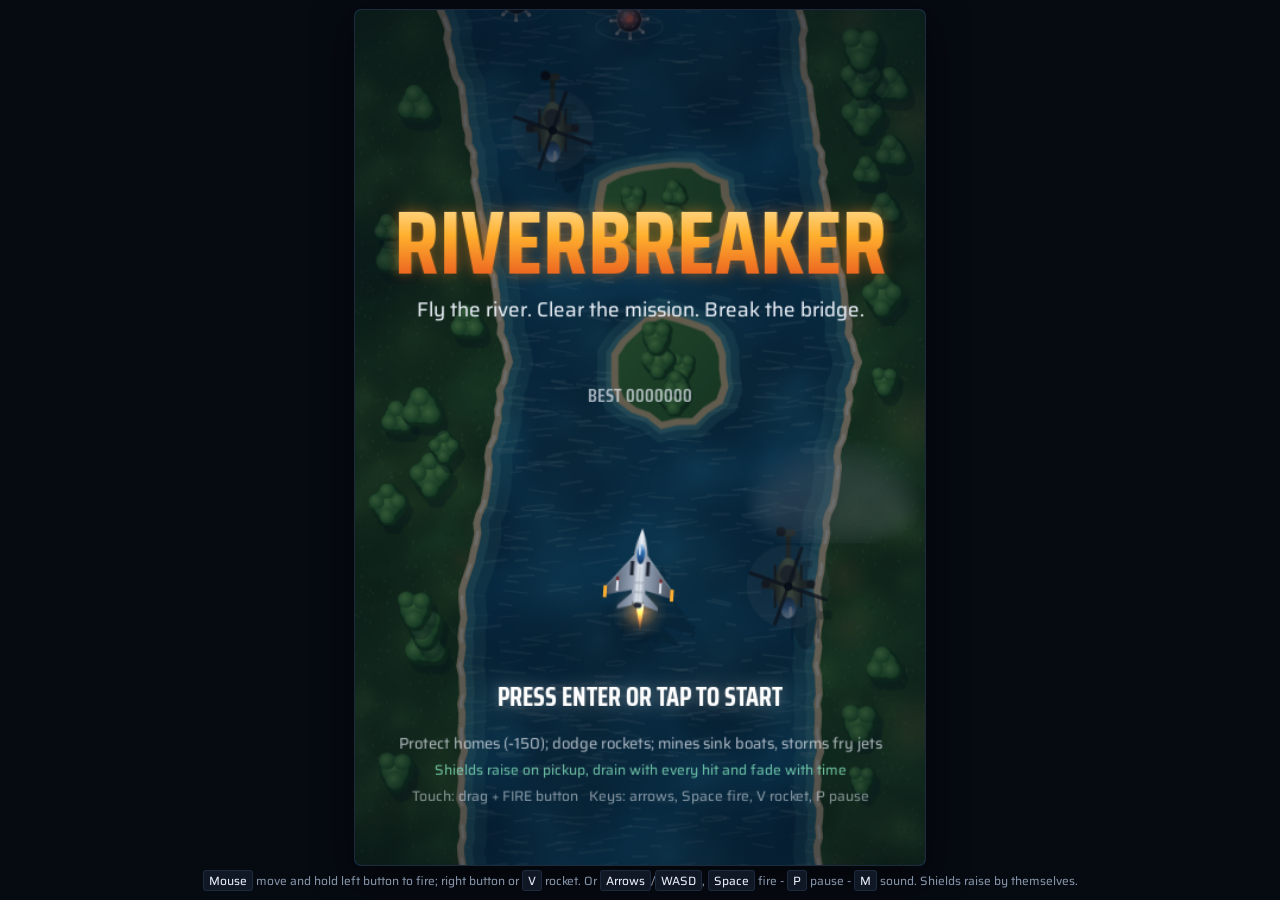
==== commit 5750d2d1: "Arcade hi-score table with three-letter initials - a qualifying run ends on an initials screen (arro" ====
--- a/index.html
+++ b/index.html
@@ -747,6 +747,69 @@
   try { localStorage.setItem(SAVE_KEY, JSON.stringify({ best: progress.best, stars: progress.stars })); } catch (e) {}
 }
 loadProgress();
+
+// --- Arcade hi-score table -------------------------------------------------
+// Three letters, five slots, kept between sessions. The oldest hook in the book:
+// you stop playing for points and start playing to get your name on the board.
+const SCORES_KEY = 'riverbreakerScores';
+const INITIALS_KEY = 'riverbreakerInitials';
+const ABC = 'ABCDEFGHIJKLMNOPQRSTUVWXYZ';
+let scoreTable = [];
+let lastInitials = 'AAA';
+try {
+  const raw = localStorage.getItem(SCORES_KEY);
+  if (raw) {
+    const arr = JSON.parse(raw);
+    if (Array.isArray(arr)) {
+      scoreTable = arr.filter(e => e && typeof e.s === 'number')
+        .map(e => ({
+          n: String(e.n || 'AAA').replace(/[^A-Za-z]/g, '').slice(0, 3).toUpperCase() || 'AAA',
+          s: Math.max(0, Math.round(e.s)),
+          d: Math.max(0, Math.round(e.d || 0))
+        }))
+        .sort((a, b) => b.s - a.s).slice(0, 5);
+    }
+  }
+  const ini = localStorage.getItem(INITIALS_KEY);
+  if (ini && /^[A-Z]{3}$/.test(ini)) lastInitials = ini;
+} catch (e) {}
+function saveScores() {
+  try {
+    localStorage.setItem(SCORES_KEY, JSON.stringify(scoreTable));
+    localStorage.setItem(INITIALS_KEY, lastInitials);
+  } catch (e) {}
+}
+function qualifiesForTable(v) {
+  if (v <= 0) return false;
+  return scoreTable.length < 5 || v > scoreTable[scoreTable.length - 1].s;
+}
+const entry = { name: 'AAA', slot: 0, score: 0 };
+function startEntry() {
+  entry.score = score;
+  entry.name = lastInitials;
+  entry.slot = 0;
+  banner.t = 0;
+  state = 'entry';
+  touch.fire = false; inp.fire = false; mouse.fire = false;
+}
+function entrySetLetter(slot, dir) {
+  const cur = ABC.indexOf(entry.name[slot] || 'A');
+  const next = ((cur < 0 ? 0 : cur) + dir + 26) % 26;
+  entry.name = entry.name.slice(0, slot) + ABC[next] + entry.name.slice(slot + 1);
+  sfx('hit');
+}
+function confirmEntry() {
+  if (state !== 'entry') return false;
+  lastInitials = entry.name;
+  scoreTable.push({ n: entry.name, s: entry.score, d: sectorNo() });
+  scoreTable.sort((a, b) => b.s - a.s);
+  scoreTable = scoreTable.slice(0, 5);
+  saveScores();
+  state = 'over';
+  overTimer = 45;
+  sfx('pickup');
+  return true;
+}
 
 // One mission per district. Air districts ask for kills or pods, river districts
 // for mines, so the objective always fits the craft you are flying.
@@ -1749,7 +1812,12 @@
     if (--deathTimer <= 0) {
       lives--;
       livesLost++;
-      if (lives <= 0) { state = 'over'; overTimer = 90; saveHi(); }
+      if (lives <= 0) {
+        lives = 0;
+        saveHi();
+        if (qualifiesForTable(score)) startEntry();
+        else { state = 'over'; overTimer = 90; }
+      }
       else respawn();
     }
   } else if (state === 'over') {
@@ -2552,7 +2620,7 @@
   }
 
   // Banner
-  if (banner.t > 0 && state !== 'title') {
+  if (banner.t > 0 && state !== 'title' && state !== 'entry') {
     const a = Math.min(1, banner.t / 25, (banner.max - banner.t) / 12 + 0.01);
     ctx.globalAlpha = clamp(a, 0, 1);
     const bfs = fitFont(banner.s, 52, W - 36, 'Saira Condensed');
@@ -2641,6 +2709,13 @@
   txt('Fly the river. Clear the mission. Break the bridge.', W / 2, 258, '500 17px "Saira", sans-serif', '#e8eef6', 'center');
   drawPlayerJet(W / 2, 470 + Math.sin(t * 0.04) * 6, Math.sin(t * 0.03) * 0.5, 0.6);
   txt('BEST ' + String(hi).padStart(7, '0'), W / 2, 330, '600 16px "Saira Condensed", sans-serif', 'rgba(232,238,246,0.7)', 'center');
+  for (let i = 0; i < scoreTable.length; i++) {
+    const e = scoreTable[i], y = 380 + i * 17;
+    const col = i === 0 ? '#ffd37a' : 'rgba(232,238,246,0.6)';
+    txt((i + 1) + '.', W / 2 - 92, y, '700 12px "Saira Condensed", sans-serif', col, 'left');
+    txt(e.n, W / 2 - 62, y, '700 13px "Saira Condensed", sans-serif', '#ffffff', 'left');
+    txt(String(e.s).padStart(7, '0'), W / 2 + 92, y, '600 12px "Saira Condensed", sans-serif', col, 'right');
+  }
   const st = totalStars();
   if (st > 0) {
     starPath(W / 2 - 44, 354, 9);
@@ -2666,6 +2741,58 @@
   ctx.closePath();
 }
 function drawStar(x, y, r, fill) { starPath(x, y, r); ctx.fillStyle = fill; ctx.fill(); }
+
+// Arcade high-score entry: three letters, up/down arrows, SAVE.
+const ENTRY_Y = 320;
+function entrySlotX(i) { return W / 2 + (i - 1) * 54; }
+function tri(x, y, r, dir, color) {
+  const h = r * 0.9;
+  ctx.beginPath();
+  ctx.moveTo(x, y - dir * h);
+  ctx.lineTo(x - r, y + dir * h * 0.6);
+  ctx.lineTo(x + r, y + dir * h * 0.6);
+  ctx.closePath();
+  ctx.fillStyle = color; ctx.fill();
+}
+function entryHit(x, y) {
+  const yy = y - (H - 720) / 2;
+  for (let i = 0; i < 3; i++) {
+    const cx = entrySlotX(i);
+    if (Math.abs(x - cx) > 28) continue;
+    if (yy > ENTRY_Y - 62 && yy < ENTRY_Y - 26) return { a: 'up', i };
+    if (yy > ENTRY_Y + 26 && yy < ENTRY_Y + 62) return { a: 'down', i };
+    if (yy > ENTRY_Y - 26 && yy < ENTRY_Y + 26) return { a: 'slot', i };
+  }
+  if (x > W / 2 - 84 && x < W / 2 + 84 && yy > 398 && yy < 448) return { a: 'save' };
+  return null;
+}
+function drawEntry() {
+  panel([]);
+  ctx.fillStyle = 'rgba(3,8,16,0.5)';
+  ctx.fillRect(0, 0, W, H);
+  ctx.save();
+  ctx.translate(0, (H - 720) / 2);
+  txt('NEW HIGH SCORE', W / 2, 178, '700 36px "Saira Condensed", sans-serif', '#ffd37a', 'center', 'rgba(255,150,30,0.5)');
+  txt(String(score).padStart(7, '0'), W / 2, 222, '700 32px "Saira Condensed", sans-serif', '#ffffff', 'center', 'rgba(0,0,0,0.6)');
+  txt('ENTER YOUR INITIALS', W / 2, 252, '600 12px "Saira Condensed", sans-serif', 'rgba(232,238,246,0.65)', 'center');
+  for (let i = 0; i < 3; i++) {
+    const x = entrySlotX(i), on = entry.slot === i;
+    ctx.fillStyle = on ? 'rgba(255,190,74,0.13)' : 'rgba(8,14,24,0.72)';
+    rr(x - 22, ENTRY_Y - 26, 44, 52, 8); ctx.fill();
+    ctx.strokeStyle = on ? '#ffbe4a' : 'rgba(255,255,255,0.16)';
+    ctx.lineWidth = on ? 2 : 1.2;
+    rr(x - 22, ENTRY_Y - 26, 44, 52, 8); ctx.stroke();
+    txt(entry.name[i], x, ENTRY_Y + 16, '700 38px "Saira Condensed", sans-serif', on ? '#ffffff' : 'rgba(232,238,246,0.72)', 'center');
+    tri(x, ENTRY_Y - 44, 12, 1, on ? '#ffbe4a' : 'rgba(232,238,246,0.32)');
+    tri(x, ENTRY_Y + 44, 12, -1, on ? '#ffbe4a' : 'rgba(232,238,246,0.32)');
+  }
+  const bw = 168, bh = 44, bx = (W - bw) / 2, by = 398;
+  ctx.fillStyle = 'rgba(255,190,74,0.16)'; rr(bx, by, bw, bh, 10); ctx.fill();
+  ctx.strokeStyle = '#ffbe4a'; ctx.lineWidth = 1.6; rr(bx, by, bw, bh, 10); ctx.stroke();
+  txt('SAVE', W / 2, by + 29, '700 17px "Saira Condensed", sans-serif', '#ffd37a', 'center');
+  txt('Arrows: pick a letter · Enter: save', W / 2, 480, '400 11px "Saira", sans-serif', 'rgba(232,238,246,0.5)', 'center');
+  ctx.restore();
+}
 
 // District report + upgrade draft. The run pauses here, the player picks one of
 // three upgrades and the next district starts with a mission of its own.
@@ -2748,6 +2875,7 @@
   if (state === 'title') { drawTitle(); return; }
   drawHud();
   drawPointers();
+  if (state === 'entry') { drawEntry(); return; }
   if (state === 'draft') { drawDraft(); return; }
   const blink = t % 70 < 48;
   if (state === 'over') {
@@ -2781,6 +2909,16 @@
 }
 window.addEventListener('keydown', e => {
   audio(); keepAwake();
+  if (state === 'entry') {
+    if (e.code === 'ArrowLeft' || e.code === 'KeyA') entry.slot = (entry.slot + 2) % 3;
+    else if (e.code === 'ArrowRight' || e.code === 'KeyD') entry.slot = (entry.slot + 1) % 3;
+    else if (e.code === 'ArrowUp' || e.code === 'KeyW') entrySetLetter(entry.slot, 1);
+    else if (e.code === 'ArrowDown' || e.code === 'KeyS') entrySetLetter(entry.slot, -1);
+    else if (e.code === 'Enter' || e.code === 'NumpadEnter' || e.code === 'Space') confirmEntry();
+    else if (e.code === 'KeyM') muted = !muted;
+    e.preventDefault();
+    return;
+  }
   if (state === 'draft') {
     const i = e.code === 'Digit1' || e.code === 'Numpad1' ? 0
       : e.code === 'Digit2' || e.code === 'Numpad2' ? 1
@@ -2816,6 +2954,19 @@
   audio(); keepAwake();
   cv.focus();
   const p = toLogical(e);
+  if (state === 'entry') {
+    const hit = entryHit(p.x, p.y);
+    if (hit) {
+      if (hit.a === 'save') confirmEntry();
+      else {
+        entry.slot = hit.i;
+        if (hit.a === 'up') entrySetLetter(hit.i, 1);
+        else if (hit.a === 'down') entrySetLetter(hit.i, -1);
+        else sfx('hit');
+      }
+    }
+    return;
+  }
   if (state === 'draft') {
     const i = draftCardAt(p.x, p.y);
     if (i >= 0) chooseUpgrade(i);
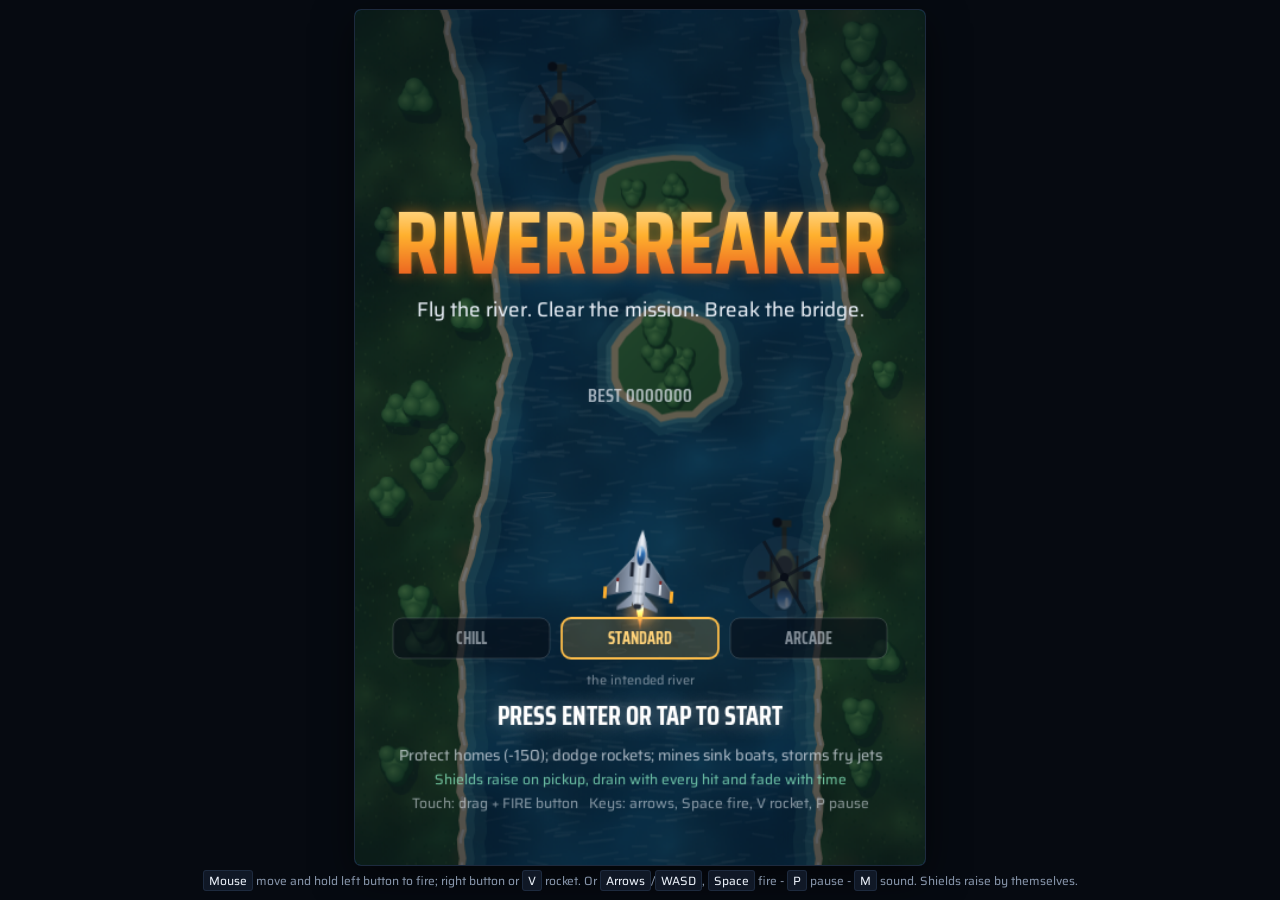
==== commit ac7fa888: "Difficulty as a dial, tutorial sector and a second wind - title screen offers Chill / Standard / Arc" ====
--- a/index.html
+++ b/index.html
@@ -691,6 +691,7 @@
 let invuln = 0, deathTimer = 0, fireCd = 0, overTimer = 0, lowBeep = 0;
 let spreadT = 0, rapidT = 0;
 let rockets = 0;
+let revives = 1;        // free "second wind" per run, scaled by difficulty
 // Shield state: energy in [0, SHIELD_MAX], short cooldown after an absorbed hit,
 // and a ripple counter used by the dome animation.
 let shieldEnergy = 0, shieldHitCd = 0, shieldRipple = 0;
@@ -747,6 +748,39 @@
   try { localStorage.setItem(SAVE_KEY, JSON.stringify({ best: progress.best, stars: progress.stars })); } catch (e) {}
 }
 loadProgress();
+
+// --- Difficulty -----------------------------------------------------------
+// One dial instead of one difficulty: the same river, three temperaments. This is
+// the modern answer to "I do not like hard games" - not an easier game, but a game
+// that lets you choose the pressure.
+const DIFF_KEY = 'riverbreakerDifficulty';
+const DIFFICULTIES = [
+  {
+    id: 'chill', name: 'CHILL', brief: 'fewer enemies, slow burn, one free revive',
+    enemyK: 0.6, hazardK: 0.45, fuelK: 0.78, fireK: 1.3, lives: 4, revives: 1
+  },
+  {
+    id: 'standard', name: 'STANDARD', brief: 'the intended river', 
+    enemyK: 1, hazardK: 1, fuelK: 1, fireK: 1, lives: 3, revives: 1
+  },
+  {
+    id: 'arcade', name: 'ARCADE', brief: 'one coin, no mercy',
+    enemyK: 1.32, hazardK: 1.55, fuelK: 1.18, fireK: 0.82, lives: 2, revives: 0
+  }
+];
+let diffIndex = 1;
+try {
+  const d = parseInt(localStorage.getItem(DIFF_KEY) || '', 10);
+  if (d >= 0 && d < DIFFICULTIES.length) diffIndex = d;
+} catch (e) {}
+const diff = () => DIFFICULTIES[diffIndex];
+function setDifficulty(i) {
+  const n = clamp(Math.round(i), 0, DIFFICULTIES.length - 1);
+  if (n === diffIndex) return;
+  diffIndex = n;
+  try { localStorage.setItem(DIFF_KEY, String(diffIndex)); } catch (e) {}
+  sfx('hit');
+}
 
 // --- Arcade hi-score table -------------------------------------------------
 // Three letters, five slots, kept between sessions. The oldest hook in the book:
@@ -1105,8 +1139,8 @@
   // Weather cells. Air sectors get a harmless translucent cloud layer plus, higher
   // up the river, dark storm cells. A storm only strikes after a visible flicker,
   // so it never kills out of nowhere.
-  if (sec % 2 === 0 && r > 30 && r % STORM_EVERY === STORM_ROW) {
-    const storm = r > 300 && hash(r, 61) < Math.min(0.72, 0.34 + sec * 0.05);
+  if (sec > 0 && sec % 2 === 0 && r > 30 && r % STORM_EVERY === STORM_ROW) {
+    const storm = r > 300 && hash(r, 61) < Math.min(0.72, 0.34 + sec * 0.05) * diff().hazardK;
     weather.push({
       kind: storm ? 'storm' : 'cloud',
       x: 70 + hash(r, 62) * (W - 140), wy: wy + 26,
@@ -1117,7 +1151,7 @@
   }
   // Anchored mines: the patrol boat detonates on them, the jet flies over them.
   // They are placed only in the navigable part of the row, never on the banks.
-  if (r > 90 && r % MINE_EVERY === MINE_ROW) {
+  if (sec > 0 && r > 90 && r % MINE_EVERY === MINE_ROW && hash(r, 78) < diff().hazardK) {
     const n = 1 + (hash(r, 71) < 0.34 ? 1 : 0) + (hash(r, 72) < 0.16 ? 1 : 0) +
       (sec >= 2 && hash(r, 74) < 0.22 ? 1 : 0);
     for (let i = 0; i < n; i++) {
@@ -1129,7 +1163,8 @@
     }
   }
   if (r % 6 !== 3) return;
-  if (hash(r, 1) > Math.min(0.82, 0.46 + sec * 0.045)) return;
+  const density = Math.min(0.82, 0.46 + sec * 0.045) * diff().enemyK * (sec === 0 ? 0.72 : 1);
+  if (hash(r, 1) > density) return;
   const k = hash(r, 2), dir = hash(r, 6) < 0.5 ? -1 : 1;
   if (k < 0.27) {
     ents.push({ kind: 'boat', x, wy, w: 84, h: 30, hp: 3, flash: 0, vx: dir * (0.6 + sec * 0.05), cd: 60 + hash(r, 7) * 80 });
@@ -1170,7 +1205,7 @@
       if (e.x - e.w / 2 < row.l + 4) { e.x = row.l + 4 + e.w / 2; e.vx = Math.abs(e.vx); }
       else if (e.x + e.w / 2 > row.r - 4) { e.x = row.r - 4 - e.w / 2; e.vx = -Math.abs(e.vx); }
       if (live && sy > 40 && sy < PLAYER_SY - 80 && --e.cd <= 0) {
-        e.cd = (e.kind === 'gunboat' ? 105 : Math.max(60, 130 - sec * 6)) + Math.random() * 40;
+        e.cd = ((e.kind === 'gunboat' ? 105 : Math.max(60, 130 - sec * 6)) + Math.random() * 40) * diff().fireK;
         if (e.kind === 'gunboat') {
           const a = Math.atan2(PLAYER_SY - sy, P.x - e.x);
           for (const da of [-0.12, 0.12]) ebul.push({ x: e.x, y: sy, vx: Math.cos(a + da) * 3.3, vy: Math.sin(a + da) * 3.3 });
@@ -1184,7 +1219,7 @@
       if (e.x - e.w / 2 < row.l + 2) { e.x = row.l + 2 + e.w / 2; e.vx = Math.abs(e.vx); }
       else if (e.x + e.w / 2 > row.r - 2) { e.x = row.r - 2 - e.w / 2; e.vx = -Math.abs(e.vx); }
       if (live && sy > 30 && sy < PLAYER_SY - 120 && --e.cd <= 0) {
-        e.cd = Math.max(55, 120 - sec * 6) + Math.random() * 50;
+        e.cd = (Math.max(55, 120 - sec * 6) + Math.random() * 50) * diff().fireK;
         aimShot(e.x, sy + 14, 4.0 + sec * 0.1);
       }
     } else if (e.kind === 'jet') {
@@ -1204,7 +1239,7 @@
         if (e.charge === 0) {
           const a = Math.atan2(PLAYER_SY - sy, P.x - e.x);
           ebul.push({ x: e.x + Math.cos(a) * 13, y: sy + Math.sin(a) * 13, vx: Math.cos(a) * 3.1, vy: Math.sin(a) * 3.1 });
-          e.cd = 185 + Math.random() * 65;
+          e.cd = (185 + Math.random() * 65) * diff().fireK;
           sfx('enemy');
         }
       } else if (--e.cd <= 0) e.charge = 42;
@@ -1214,7 +1249,7 @@
         if (e.charge === 0) {
           const a = Math.atan2(PLAYER_SY - sy, P.x - e.x);
           enemyRockets.push({ x: e.x + Math.cos(a) * 14, y: sy + Math.sin(a) * 14, vx: Math.cos(a) * 2.9, vy: Math.sin(a) * 2.9, life: 190 });
-          e.cd = 260 + Math.random() * 100;
+          e.cd = (260 + Math.random() * 100) * diff().fireK;
           sfx('enemy');
         }
       } else if (--e.cd <= 0) e.charge = 54;
@@ -1317,7 +1352,7 @@
 }
 
 function newGame() {
-  score = 0; lives = 3; fuel = 100; nextExtra = EXTRA_LIFE_EVERY;
+  score = 0; lives = diff().lives; revives = diff().revives; fuel = 100; nextExtra = EXTRA_LIFE_EVERY;
   rockets = 0; rocketMax = MAX_ROCKETS;
   perks.fire = 0; perks.fuel = 0; perks.score = 0;
   draft.cards = []; draft.district = 0; draft.stars = 0;
@@ -1634,7 +1669,7 @@
   if (comboT > 0 && --comboT === 0) combo = 0;
 
   // Fuel
-  fuel -= 0.06 * fuelBurnK();
+  fuel -= 0.06 * fuelBurnK() * diff().fuelK;
   if (fuel < 25 && --lowBeep <= 0) { sfx('low'); lowBeep = 30; }
   if (fuel <= 0) { fuel = 0; sinkPlayer(); return; }
 
@@ -1813,10 +1848,20 @@
       lives--;
       livesLost++;
       if (lives <= 0) {
-        lives = 0;
-        saveHi();
-        if (qualifiesForTable(score)) startEntry();
-        else { state = 'over'; overTimer = 90; }
+        if (revives > 0) {
+          // Soft failure: the run dies, but not on the first hit of bad luck.
+          revives--;
+          lives = 1;
+          invuln = 120;
+          respawn();
+          showBanner('SECOND WIND', 'Back on the water - one chance per run', 140);
+          sfx('shield');
+        } else {
+          lives = 0;
+          saveHi();
+          if (qualifiesForTable(score)) startEntry();
+          else { state = 'over'; overTimer = 90; }
+        }
       }
       else respawn();
     }
@@ -2568,6 +2613,19 @@
     ctx.drawImage((isBoatMode() ? S_PLAYER_BOAT : S_PLAYER).c, W - 34 - i * 28, 34, isBoatMode() ? 18 : 26, isBoatMode() ? 30 : 29);
   }
 
+  // First-sector coaching: one line at a time, gone for good after the first bridge.
+  if (sectorNo() === 1 && (state === 'play' || state === 'dying' || state === 'sinking') && cam < 2600) {
+    const hint = cam < 700 ? 'Steer with a drag or the arrow keys'
+      : cam < 1500 ? 'Hold FIRE to shoot - collect the blue pods'
+      : 'Break the bridge to finish the sector';
+    const pulse = 0.72 + 0.24 * Math.sin(t * 0.05);
+    ctx.font = '600 13px "Saira", sans-serif';
+    const hw = ctx.measureText(hint).width + 28;
+    ctx.fillStyle = 'rgba(4,10,20,0.62)';
+    rr(W / 2 - hw / 2, H - 106, hw, 26, 13); ctx.fill();
+    txt(hint, W / 2, H - 88, '600 13px "Saira", sans-serif', 'rgba(255,255,255,' + pulse + ')', 'center');
+  }
+
   if (combo > 1 && state !== 'title') {
     const mult = Math.min(8, 1 + Math.floor(combo / 2));
     txt('COMBO X' + mult, 18, 106, '700 22px "Saira Condensed", sans-serif', '#ffd37a', 'left', 'rgba(255,160,40,0.6)');
@@ -2697,6 +2755,19 @@
   ctx.restore();
 }
 
+const DIFF_Y = 512, DIFF_W = 132, DIFF_H = 34, DIFF_GAP = 10;
+function diffPills() {
+  const x0 = (W - (DIFF_W * 3 + DIFF_GAP * 2)) / 2;
+  return DIFFICULTIES.map((d, i) => ({ x: x0 + i * (DIFF_W + DIFF_GAP), y: DIFF_Y, w: DIFF_W, h: DIFF_H, d, i }));
+}
+function diffHit(x, y) {
+  const yy = y - (H - 720) / 2;
+  for (const p of diffPills()) {
+    if (x >= p.x && x <= p.x + p.w && yy >= p.y && yy <= p.y + p.h) return p.i;
+  }
+  return -1;
+}
+
 function drawTitle() {
   const blink = t % 70 < 48;
   panel([]);
@@ -2722,10 +2793,20 @@
     ctx.fillStyle = '#ffd37a'; ctx.fill();
     txt('STARS ' + st, W / 2 + 10, 359, '700 15px "Saira Condensed", sans-serif', '#ffd37a', 'center');
   }
-  if (blink) txt('PRESS ENTER OR TAP TO START', W / 2, 586, '700 22px "Saira Condensed", sans-serif', '#ffffff', 'center', 'rgba(255,255,255,0.35)');
-  txt('Protect homes (-150); dodge rockets; mines sink boats, storms fry jets', W / 2, 622, '400 13px "Saira", sans-serif', 'rgba(232,238,246,0.7)', 'center');
-  txt('Shields raise on pickup, drain with every hit and fade with time', W / 2, 644, '400 12px "Saira", sans-serif', 'rgba(150,255,208,0.7)', 'center');
-  txt('Touch: drag + FIRE button   Keys: arrows, Space fire, V rocket, P pause', W / 2, 666, '400 12px "Saira", sans-serif', 'rgba(232,238,246,0.55)', 'center');
+  for (const p of diffPills()) {
+    const on = p.i === diffIndex;
+    ctx.fillStyle = on ? 'rgba(255,190,74,0.18)' : 'rgba(8,14,24,0.62)';
+    rr(p.x, p.y, p.w, p.h, 8); ctx.fill();
+    ctx.strokeStyle = on ? '#ffbe4a' : 'rgba(255,255,255,0.16)';
+    ctx.lineWidth = on ? 1.8 : 1;
+    rr(p.x, p.y, p.w, p.h, 8); ctx.stroke();
+    txt(p.d.name, p.x + p.w / 2, p.y + 22, '700 14px "Saira Condensed", sans-serif', on ? '#ffd37a' : 'rgba(232,238,246,0.55)', 'center');
+  }
+  txt(diff().brief, W / 2, 568, '400 11px "Saira", sans-serif', 'rgba(232,238,246,0.5)', 'center');
+  if (blink) txt('PRESS ENTER OR TAP TO START', W / 2, 602, '700 22px "Saira Condensed", sans-serif', '#ffffff', 'center', 'rgba(255,255,255,0.35)');
+  txt('Protect homes (-150); dodge rockets; mines sink boats, storms fry jets', W / 2, 632, '400 13px "Saira", sans-serif', 'rgba(232,238,246,0.7)', 'center');
+  txt('Shields raise on pickup, drain with every hit and fade with time', W / 2, 652, '400 12px "Saira", sans-serif', 'rgba(150,255,208,0.7)', 'center');
+  txt('Touch: drag + FIRE button   Keys: arrows, Space fire, V rocket, P pause', W / 2, 672, '400 12px "Saira", sans-serif', 'rgba(232,238,246,0.55)', 'center');
   ctx.restore();
 }
 
@@ -2909,6 +2990,11 @@
 }
 window.addEventListener('keydown', e => {
   audio(); keepAwake();
+  if (state === 'title' && (e.code === 'ArrowLeft' || e.code === 'ArrowRight')) {
+    setDifficulty(diffIndex + (e.code === 'ArrowLeft' ? -1 : 1));
+    e.preventDefault();
+    return;
+  }
   if (state === 'entry') {
     if (e.code === 'ArrowLeft' || e.code === 'KeyA') entry.slot = (entry.slot + 2) % 3;
     else if (e.code === 'ArrowRight' || e.code === 'KeyD') entry.slot = (entry.slot + 1) % 3;
@@ -2974,6 +3060,10 @@
   }
   if (state === 'paused') { togglePause(); return; }
   if (state === 'play' && Math.hypot(p.x - pauseBtn.x, p.y - pauseBtn.y) < pauseBtn.r + 10) { togglePause(); return; }
+  if (state === 'title') {
+    const di = diffHit(p.x, p.y);
+    if (di >= 0) { setDifficulty(di); return; }
+  }
   tryStart();
   try { cv.setPointerCapture(e.pointerId); } catch (err) {}
   if (e.pointerType === 'mouse') {
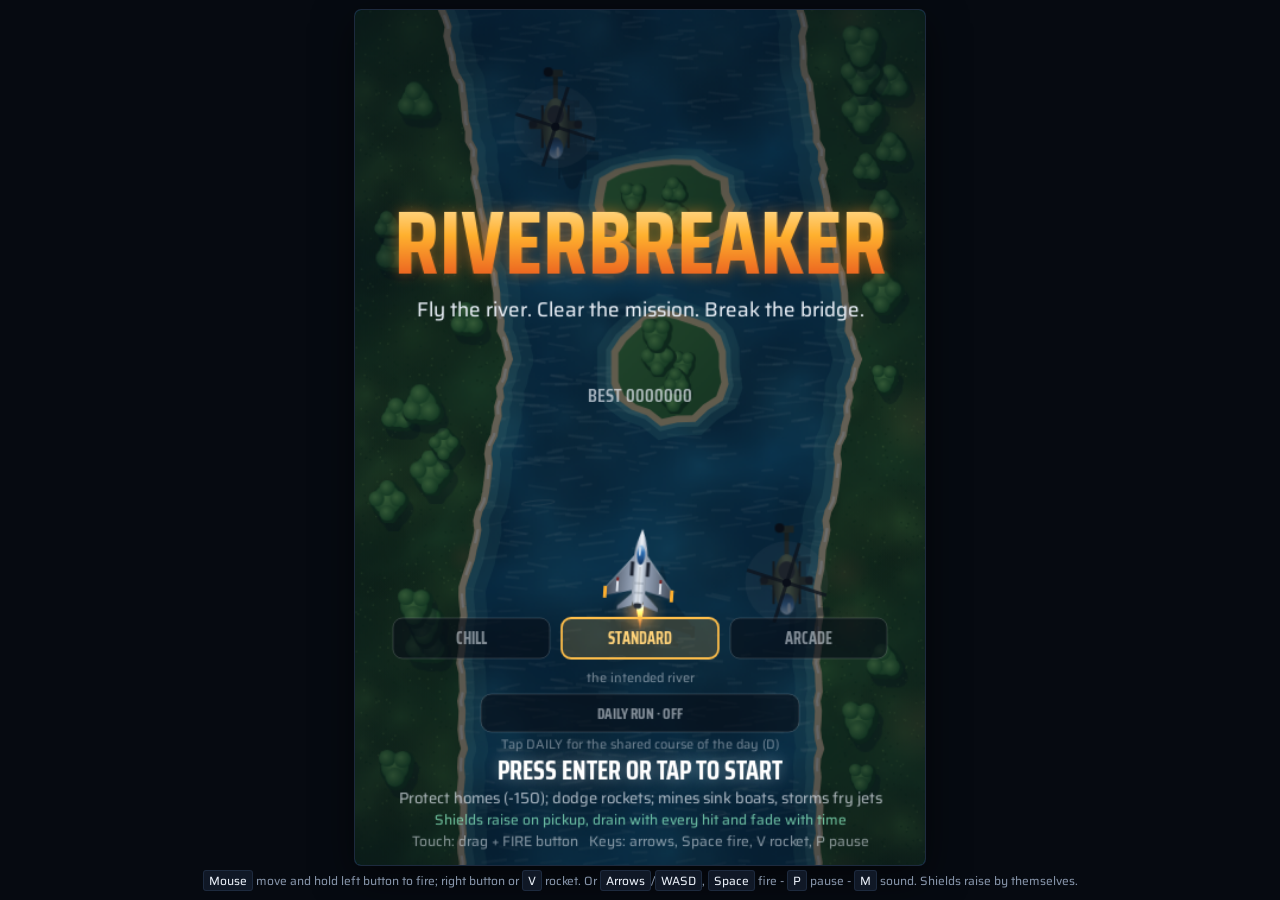
==== commit f3206afe: "Daily run seeded by the date, salvage on death and a counted-up report Co-authored-by: arena-agent <" ====
--- a/index.html
+++ b/index.html
@@ -654,7 +654,10 @@
 
 // River geometry: rows are generated once and cached
 const rows = [];
-const rng = mulberry32(20261028);
+// The course is a pure function of its seed, so a run can be rebuilt later. The
+// fixed seed is the everyday river; the daily run derives its seed from the date.
+const RIVER_SEED = 20261028;
+let rng = mulberry32(RIVER_SEED);
 let gCenter = W / 2, gWidth = 300, tCenter = W / 2, tWidth = 300, nextChange = 40;
 function genRow(r) {
   if (r >= nextChange) {
@@ -670,6 +673,11 @@
   rows.push({ l: Math.round(gCenter - gWidth / 2), r: Math.round(gCenter + gWidth / 2) });
 }
 function ensureRows(r) { while (rows.length <= r) genRow(rows.length); }
+function reseedRiver(seed) {
+  rows.length = 0;
+  gCenter = W / 2; gWidth = 300; tCenter = W / 2; tWidth = 300; nextChange = 40;
+  rng = mulberry32(seed);
+}
 function rowAt(wy) {
   const i = clamp(Math.floor(wy / ROW), 0, rows.length - 1);
   return rows[i];
@@ -692,6 +700,10 @@
 let spreadT = 0, rapidT = 0;
 let rockets = 0;
 let revives = 1;        // free "second wind" per run, scaled by difficulty
+let runUpgrades = [];   // upgrade ids taken this run, for the salvage on death
+let runBest = 0;        // hi-score at the start of the run: did this one beat it?
+// Score tally on the report screen: the number counts up instead of appearing.
+const tally = { v: 0, target: 0 };
 // Shield state: energy in [0, SHIELD_MAX], short cooldown after an absorbed hit,
 // and a ripple counter used by the dome animation.
 let shieldEnergy = 0, shieldHitCd = 0, shieldRipple = 0;
@@ -728,12 +740,13 @@
 // and then hands out a choice of upgrades. Stars are kept between sessions, so a
 // run always leaves something behind even when it ends badly.
 const SAVE_KEY = 'riverbreakerProgress';
-const progress = { best: {}, stars: 0 };
+const progress = { best: {}, stars: 0, vet: '' };
 function loadProgress() {
   try {
     const raw = localStorage.getItem(SAVE_KEY);
     if (!raw) return;
     const o = JSON.parse(raw);
+    if (o && typeof o === 'object' && typeof o.vet === 'string') progress.vet = o.vet;
     if (o && typeof o === 'object' && o.best) {
       for (const k in o.best) {
         const v = Math.max(0, Math.min(3, Number(o.best[k]) || 0));
@@ -745,7 +758,9 @@
 function totalStars() { let n = 0; for (const k in progress.best) n += progress.best[k] || 0; return n; }
 function saveProgress() {
   progress.stars = totalStars();
-  try { localStorage.setItem(SAVE_KEY, JSON.stringify({ best: progress.best, stars: progress.stars })); } catch (e) {}
+  try {
+    localStorage.setItem(SAVE_KEY, JSON.stringify({ best: progress.best, stars: progress.stars, vet: progress.vet }));
+  } catch (e) {}
 }
 loadProgress();
 
@@ -780,6 +795,60 @@
   diffIndex = n;
   try { localStorage.setItem(DIFF_KEY, String(diffIndex)); } catch (e) {}
   sfx('hit');
+}
+
+// --- Daily run ------------------------------------------------------------
+// One river per day. The course and the upgrade offers are generated from the
+// date, so everybody who plays today flies the same stretches in the same order.
+// No server and no accounts: the calendar is the seed.
+const DAILY_KEY = 'riverbreakerDaily';
+let dailyRun = false;
+let dailyBest = 0;
+let drng = null;              // seeded stream for daily upgrade offers
+function drand() { return drng ? drng() : Math.random(); }
+function dayStamp(d) {
+  const x = d instanceof Date ? d : new Date();
+  return x.getFullYear() * 10000 + (x.getMonth() + 1) * 100 + x.getDate();
+}
+const MONTHS = ['JAN', 'FEB', 'MAR', 'APR', 'MAY', 'JUN', 'JUL', 'AUG', 'SEP', 'OCT', 'NOV', 'DEC'];
+// "31 OCT" rather than 31.10 or 10/31: no locale can misread a month name.
+function dailyLabel(stamp) {
+  const s = stamp || dayStamp();
+  const mo = Math.min(12, Math.max(1, Math.floor(s / 100) % 100));
+  return String(s % 100 || 1).padStart(2, '0') + ' ' + MONTHS[mo - 1];
+}
+// FNV-style mix: two neighbouring dates must not share a course.
+function dailySeed(stamp) {
+  const s = stamp || dayStamp();
+  let h = Math.imul(2166136261 ^ (s >>> 0), 16777619) >>> 0;
+  h = Math.imul(h ^ (s >>> 7), 16777619) >>> 0;
+  return (h ^ (h >>> 15)) >>> 0;
+}
+(function loadDaily() {
+  try {
+    const o = JSON.parse(localStorage.getItem(DAILY_KEY) || 'null');
+    if (o && typeof o === 'object' && o.d === dayStamp() && typeof o.s === 'number') {
+      dailyBest = Math.max(0, Math.round(o.s));
+    }
+  } catch (e) {}
+})();
+function saveDaily(n) {
+  if (n > dailyBest) dailyBest = Math.round(n);
+  try { localStorage.setItem(DAILY_KEY, JSON.stringify({ d: dayStamp(), s: dailyBest })); } catch (e) {}
+}
+function setDaily(on) {
+  const next = !!on;
+  if (next === dailyRun) return false;
+  dailyRun = next;
+  // The backdrop is rebuilt only while nothing is in flight, so a live run is
+  // never reshuffled under the player.
+  if (state === 'title') {
+    reseedRiver(dailyRun ? dailySeed() : RIVER_SEED);
+    cam = 0; ents = []; weather = []; spawnedUpTo = 40; spawnBlock = 0;
+    ensureRows(60);
+  }
+  sfx('hit');
+  return true;
 }
 
 // --- Arcade hi-score table -------------------------------------------------
@@ -839,8 +908,7 @@
   scoreTable.sort((a, b) => b.s - a.s);
   scoreTable = scoreTable.slice(0, 5);
   saveScores();
-  state = 'over';
-  overTimer = 45;
+  beginOver(45);
   sfx('pickup');
   return true;
 }
@@ -897,7 +965,7 @@
 function pickUpgrades(n) {
   const pool = UPGRADES.slice();
   for (let i = pool.length - 1; i > 0; i--) {
-    const j = Math.floor(Math.random() * (i + 1));
+    const j = Math.floor(drand() * (i + 1));
     const tmp = pool[i]; pool[i] = pool[j]; pool[j] = tmp;
   }
   return pool.slice(0, n);
@@ -910,6 +978,7 @@
   else if (u.id === 'fuel') perks.fuel++;
   else if (u.id === 'hull') lives = Math.min(MAX_LIVES + 2, lives + 1);
   else if (u.id === 'score') perks.score++;
+  runUpgrades.push(u.id);
   sfx('pickup');
 }
 // End of a district: stars, then the upgrade draft. This is also the only, and
@@ -1344,6 +1413,13 @@
 }
 function saveHi() { try { localStorage.setItem('riverbreakerHi', String(hi)); } catch (e) {} }
 function showBanner(s, sub, dur) { banner.s = s; banner.sub = sub; banner.t = dur; banner.max = dur; }
+function beginOver(delay) {
+  banner.t = 0;              // no stale sector banner over the report
+  tally.v = 0;
+  tally.target = Math.max(0, Math.round(score));
+  state = 'over';
+  overTimer = delay || 90;
+}
 
 function resetPlayerFx() {
   spreadT = 0; rapidT = 0; combo = 0; comboT = 0;
@@ -1352,6 +1428,12 @@
 }
 
 function newGame() {
+  // Rebuild the course from its seed: the everyday river, or today's river.
+  reseedRiver(dailyRun ? dailySeed() : RIVER_SEED);
+  drng = dailyRun ? mulberry32(dailySeed() ^ 0x5f3759df) : null;
+  runBest = hi;
+  runUpgrades = [];
+  tally.v = 0; tally.target = 0;
   score = 0; lives = diff().lives; revives = diff().revives; fuel = 100; nextExtra = EXTRA_LIFE_EVERY;
   rockets = 0; rocketMax = MAX_ROCKETS;
   perks.fire = 0; perks.fuel = 0; perks.score = 0;
@@ -1368,7 +1450,11 @@
   invuln = 90; fireCd = 0;
   state = 'play';
   startEngine();
-  showBanner('SECTOR 1 · AIR PATROL', 'Mission: ' + mission.label.toLowerCase() + ' x' + mission.goal, 150);
+  // A salvaged upgrade from the last run is already bolted on.
+  const salv = progress.vet ? UPGRADES.find(u => u.id === progress.vet) : null;
+  if (salv) { applyUpgrade(salv); progress.vet = ''; saveProgress(); }
+  showBanner('SECTOR 1 · AIR PATROL',
+    'Mission: ' + mission.label.toLowerCase() + ' x' + mission.goal + (salv ? ' · KEPT: ' + salv.name : ''), 150);
 }
 
 function respawn() {
@@ -1859,14 +1945,21 @@
         } else {
           lives = 0;
           saveHi();
+          // Salvage: the last upgrade of the run is waiting at the start of the
+          // next one, so even a bad run leaves something behind.
+          if (runUpgrades.length) { progress.vet = runUpgrades[runUpgrades.length - 1]; saveProgress(); }
+          if (dailyRun) saveDaily(score);
           if (qualifiesForTable(score)) startEntry();
-          else { state = 'over'; overTimer = 90; }
+          else beginOver(90);
         }
       }
       else respawn();
     }
   } else if (state === 'over') {
     if (overTimer > 0) overTimer--;
+    if (tally.v < tally.target) {
+      tally.v = Math.min(tally.target, tally.v + Math.max(1, (tally.target - tally.v) * 0.18));
+    }
   }
   updateParts();
   updatePops();
@@ -2581,7 +2674,8 @@
   txt(String(score).padStart(7, '0'), 18, 58, F_NUM, '#ffffff', 'left', 'rgba(0,0,0,0.6)');
   txt('BEST ' + String(hi).padStart(7, '0'), 18, 76, F_LBL, 'rgba(232,238,246,0.65)');
   if (state !== 'title') {
-    txt('SECTOR ' + sectorNo(), W / 2, 26, F_LBL, 'rgba(232,238,246,0.8)', 'center');
+    txt('SECTOR ' + sectorNo() + (dailyRun ? ' \u00b7 DAILY' : ''), W / 2, 26, F_LBL,
+      dailyRun ? '#8feaff' : 'rgba(232,238,246,0.8)', 'center');
     txt(sectorLabel(), W / 2, 43, '600 11px "Saira Condensed", sans-serif', isBoatMode() ? '#8feaff' : '#ffd37a', 'center');
     // Objective strip: what this district wants and how far you are.
     if (mission.id) {
@@ -2767,6 +2861,12 @@
   }
   return -1;
 }
+const DAILY_Y = 576, DAILY_W = 268, DAILY_H = 32;
+function dailyPill() { return { x: (W - DAILY_W) / 2, y: DAILY_Y, w: DAILY_W, h: DAILY_H }; }
+function dailyHit(x, y) {
+  const yy = y - (H - 720) / 2, p = dailyPill();
+  return x >= p.x && x <= p.x + p.w && yy >= p.y && yy <= p.y + p.h;
+}
 
 function drawTitle() {
   const blink = t % 70 < 48;
@@ -2802,11 +2902,26 @@
     rr(p.x, p.y, p.w, p.h, 8); ctx.stroke();
     txt(p.d.name, p.x + p.w / 2, p.y + 22, '700 14px "Saira Condensed", sans-serif', on ? '#ffd37a' : 'rgba(232,238,246,0.55)', 'center');
   }
-  txt(diff().brief, W / 2, 568, '400 11px "Saira", sans-serif', 'rgba(232,238,246,0.5)', 'center');
-  if (blink) txt('PRESS ENTER OR TAP TO START', W / 2, 602, '700 22px "Saira Condensed", sans-serif', '#ffffff', 'center', 'rgba(255,255,255,0.35)');
-  txt('Protect homes (-150); dodge rockets; mines sink boats, storms fry jets', W / 2, 632, '400 13px "Saira", sans-serif', 'rgba(232,238,246,0.7)', 'center');
-  txt('Shields raise on pickup, drain with every hit and fade with time', W / 2, 652, '400 12px "Saira", sans-serif', 'rgba(150,255,208,0.7)', 'center');
-  txt('Touch: drag + FIRE button   Keys: arrows, Space fire, V rocket, P pause', W / 2, 672, '400 12px "Saira", sans-serif', 'rgba(232,238,246,0.55)', 'center');
+  txt(diff().brief, W / 2, 566, '400 11px "Saira", sans-serif', 'rgba(232,238,246,0.5)', 'center');
+  // Daily run: same river, same missions, same upgrade offers for everybody today.
+  const dp = dailyPill();
+  ctx.fillStyle = dailyRun ? 'rgba(120,220,255,0.15)' : 'rgba(8,14,24,0.62)';
+  rr(dp.x, dp.y, dp.w, dp.h, 9); ctx.fill();
+  ctx.strokeStyle = dailyRun ? '#8feaff' : 'rgba(255,255,255,0.16)';
+  ctx.lineWidth = dailyRun ? 1.8 : 1;
+  rr(dp.x, dp.y, dp.w, dp.h, 9); ctx.stroke();
+  txt(dailyRun ? 'DAILY RUN \u00b7 ' + dailyLabel() + ' \u00b7 ON' : 'DAILY RUN \u00b7 OFF',
+    dp.x + dp.w / 2, dp.y + 21, '700 13px "Saira Condensed", sans-serif',
+    dailyRun ? '#bfefff' : 'rgba(232,238,246,0.55)', 'center');
+  txt(dailyRun
+    ? (dailyBest > 0 ? 'TODAY\u2019S BEST ' + String(dailyBest).padStart(7, '0') + ' \u00b7 same river for everyone'
+      : 'Same river and same upgrades for everyone today')
+    : 'Tap DAILY for the shared course of the day (D)',
+    W / 2, 622, '400 11px "Saira", sans-serif', 'rgba(232,238,246,0.45)', 'center');
+  if (blink) txt('PRESS ENTER OR TAP TO START', W / 2, 648, '700 22px "Saira Condensed", sans-serif', '#ffffff', 'center', 'rgba(255,255,255,0.35)');
+  txt('Protect homes (-150); dodge rockets; mines sink boats, storms fry jets', W / 2, 668, '400 13px "Saira", sans-serif', 'rgba(232,238,246,0.7)', 'center');
+  txt('Shields raise on pickup, drain with every hit and fade with time', W / 2, 686, '400 12px "Saira", sans-serif', 'rgba(150,255,208,0.7)', 'center');
+  txt('Touch: drag + FIRE button   Keys: arrows, Space fire, V rocket, P pause', W / 2, 704, '400 12px "Saira", sans-serif', 'rgba(232,238,246,0.55)', 'center');
   ctx.restore();
 }
 
@@ -2960,12 +3075,32 @@
   if (state === 'draft') { drawDraft(); return; }
   const blink = t % 70 < 48;
   if (state === 'over') {
-    panel([
+    const shown = tally.v >= tally.target ? tally.target : Math.round(tally.v);
+    const lines = [
       { s: 'GAME OVER', y: 270, f: '700 64px "Saira Condensed", sans-serif', c: '#ff6a5e', g: 'rgba(255,60,40,0.5)' },
-      { s: 'SCORE ' + String(score).padStart(7, '0'), y: 320, f: '600 26px "Saira Condensed", sans-serif', c: '#ffffff' },
-      { s: 'BEST ' + String(hi).padStart(7, '0'), y: 350, f: '600 18px "Saira Condensed", sans-serif', c: 'rgba(232,238,246,0.7)' },
-      { s: overTimer <= 0 && blink ? 'PRESS ENTER OR TAP' : '', y: 420, f: '700 22px "Saira Condensed", sans-serif', c: '#ffffff' }
-    ]);
+      { s: 'SCORE ' + String(shown).padStart(7, '0'), y: 320, f: '600 26px "Saira Condensed", sans-serif', c: '#ffffff' },
+      { s: 'BEST ' + String(hi).padStart(7, '0'), y: 350, f: '600 18px "Saira Condensed", sans-serif', c: 'rgba(232,238,246,0.7)' }
+    ];
+    let y = 372;
+    const F_LINE = '600 12px "Saira Condensed", sans-serif';
+    if (score > runBest && score > 0) {
+      lines.push({ s: 'NEW RECORD', y, f: '700 15px "Saira Condensed", sans-serif', c: '#ffd37a', g: 'rgba(255,170,40,0.55)' });
+      y += 22;
+    }
+    if (dailyRun) {
+      lines.push({ s: 'DAILY ' + dailyLabel() + ' \u00b7 BEST ' + String(dailyBest).padStart(7, '0'), y, f: F_LINE, c: '#8feaff' });
+      y += 20;
+    }
+    const vet = UPGRADES.find(u => u.id === progress.vet);
+    if (vet) {
+      lines.push({ s: '+' + vet.name + ' KEPT FOR THE NEXT RUN', y, f: F_LINE, c: vet.c });
+      y += 20;
+    }
+    lines.push({
+      s: overTimer <= 0 && blink ? 'PRESS ENTER OR TAP' : '',
+      y: Math.max(424, y + 24), f: '700 22px "Saira Condensed", sans-serif', c: '#ffffff'
+    });
+    panel(lines);
   } else if (state === 'paused') {
     panel([
       { s: 'PAUSED', y: 340, f: '700 56px "Saira Condensed", sans-serif', c: '#ffb02e' },
@@ -2992,6 +3127,11 @@
   audio(); keepAwake();
   if (state === 'title' && (e.code === 'ArrowLeft' || e.code === 'ArrowRight')) {
     setDifficulty(diffIndex + (e.code === 'ArrowLeft' ? -1 : 1));
+    e.preventDefault();
+    return;
+  }
+  if (state === 'title' && e.code === 'KeyD') {
+    setDaily(!dailyRun);
     e.preventDefault();
     return;
   }
@@ -3063,6 +3203,7 @@
   if (state === 'title') {
     const di = diffHit(p.x, p.y);
     if (di >= 0) { setDifficulty(di); return; }
+    if (dailyHit(p.x, p.y)) { setDaily(!dailyRun); return; }
   }
   tryStart();
   try { cv.setPointerCapture(e.pointerId); } catch (err) {}
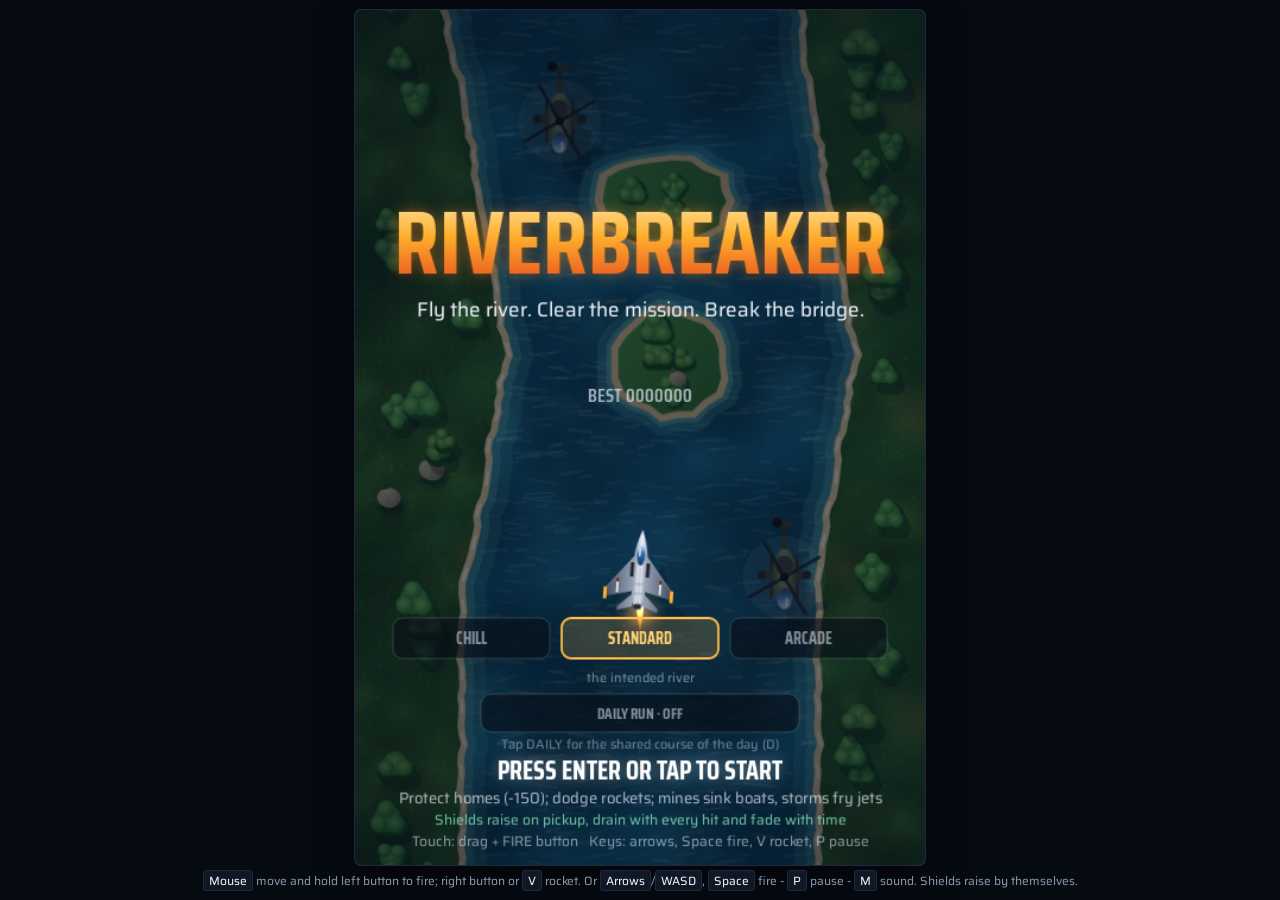
==== commit 667d1b18: "Landscape themes, fuller tank, wider shield and a higher craft Co-authored-by: arena-agent <29705374" ====
--- a/index.html
+++ b/index.html
@@ -128,7 +128,7 @@
 const W = 480;
 let H = 720;                  // logical height, adapts to the screen in fit()
 const ROW = 8;                // river row height in px
-const PLAYER_OFFSET = 130;    // player distance above the bottom edge
+const PLAYER_OFFSET = 190;    // player distance above the bottom edge: keeps the thumb off the craft
 const BRIDGE_EVERY = 700;     // rows between bridges
 const MAX_LIVES = 4;
 const EXTRA_LIFE_EVERY = 50000;
@@ -145,8 +145,8 @@
 const SHIELD_STORM_COST = 60;  // a lightning strike
 const SINK_DURATION = 150;     // two and a half seconds
 const DEATH_DURATION = 112;    // staged explosion of the wreck before the respawn
-const FUEL_EVERY = 400;       // barges are rare now: missing two in a row runs the tank dry
-const FUEL_RATE = 1.8;        // refuel per frame of contact: one pass tops the tank up
+const FUEL_EVERY = 300;       // one barge every 2400 px: missing two in a row runs the tank dry
+const FUEL_RATE = 4.2;        // refuel per frame of contact: one pass fills the tank
 // Hazards. Spacing values are rows; the offset keeps them off the fuel rows and
 // the bridge approaches.
 const MINE_EVERY = 64;        // anchored mine field spacing (river sectors)
@@ -508,11 +508,116 @@
   });
 }
 const S_TREES = [makeTree(0), makeTree(1), makeTree(2)];
+// Jungle filler: bushes and boulders break up the wall of identical trees.
+function makeBush(v) {
+  return sprite(30, 28, g => {
+    const sets = v % 2 ? [[15, 15, 10], [9, 18, 7], [21, 18, 7]] : [[14, 16, 9], [20, 16, 7], [13, 9, 7]];
+    for (const c of sets) { g.fillStyle = '#1b4623'; g.beginPath(); g.arc(c[0], c[1] + 2, c[2], 0, 7); g.fill(); }
+    for (const c of sets) {
+      g.fillStyle = rad(g, c[0] - 2, c[1] - 2, 0, c[2], [[0, '#79bd5f'], [1, '#2b6c31']]);
+      g.beginPath(); g.arc(c[0] - 1, c[1] - 1, c[2] * 0.8, 0, 7); g.fill();
+    }
+  });
+}
+function makeRock(v) {
+  return sprite(44, 38, g => {
+    g.fillStyle = 'rgba(5,18,24,.26)'; g.beginPath(); g.ellipse(22, 30, 14, 4, 0, 0, 7); g.fill();
+    const pts = v % 2 ? [[15, 9], [28, 8], [37, 18], [32, 29], [20, 31], [8, 24], [7, 14]]
+      : [[18, 7], [31, 11], [36, 22], [26, 31], [13, 28], [8, 17]];
+    g.beginPath();
+    for (let i = 0; i < pts.length; i++) {
+      const a = pts[i], b = pts[(i + 1) % pts.length];
+      const mx = (a[0] + b[0]) / 2, my = (a[1] + b[1]) / 2;
+      if (i === 0) g.moveTo(mx, my);
+      g.quadraticCurveTo(a[0], a[1], (a[0] + b[0]) / 2, (a[1] + b[1]) / 2);
+    }
+    g.closePath();
+    g.fillStyle = rad(g, 17, 13, 0, 24, [[0, '#c0baa6'], [0.55, '#98917e'], [1, '#5d5a50']]); g.fill();
+    g.strokeStyle = 'rgba(250,246,232,.18)'; g.lineWidth = 1.2; g.stroke();
+    g.strokeStyle = 'rgba(60,56,48,.35)'; g.lineWidth = 1;
+    g.beginPath(); g.moveTo(16, 15); g.lineTo(23, 19); g.lineTo(21, 26); g.stroke();
+  });
+}
+const S_BUSHES = [makeBush(0), makeBush(1)];
+const S_ROCKS = [makeRock(0), makeRock(1)];
+
+// City: flat roofs seen from above, with a slice of lit facade at the bottom.
+function makeBlock(v) {
+  const pal = [['#39424d', '#5d6874', '#2b333d'], ['#4a4038', '#6f6355', '#3a322c'], ['#334049', '#54636d', '#242f37']][v % 3];
+  return sprite(84, 80, g => {
+    g.fillStyle = 'rgba(5,12,18,.34)'; g.beginPath(); g.ellipse(42, 70, 32, 7, 0, 0, 7); g.fill();
+    g.fillStyle = pal[2]; g.fillRect(11, 44, 62, 22);
+    for (let i = 0; i < 5; i++) {
+      g.fillStyle = (i + v) % 3 === 0 ? 'rgba(255,226,150,.75)' : 'rgba(120,160,190,.35)';
+      g.fillRect(15 + i * 12, 50, 6, 7);
+    }
+    g.fillStyle = pal[0]; rrIn(g, 8, 10, 68, 44, 4); g.fill();
+    g.fillStyle = pal[1]; rrIn(g, 12, 14, 60, 36, 3); g.fill();
+    g.strokeStyle = 'rgba(255,255,255,.14)'; g.lineWidth = 1; rrIn(g, 12, 14, 60, 36, 3); g.stroke();
+    g.fillStyle = '#8d97a2'; g.fillRect(20, 22, 14, 10); g.fillRect(46, 31, 12, 9);
+    g.fillStyle = '#c0cad4'; g.fillRect(20, 22, 14, 3); g.fillRect(46, 31, 12, 3);
+    g.fillStyle = '#6d7782'; g.fillRect(58, 18, 10, 10);
+    g.strokeStyle = 'rgba(0,0,0,.35)'; g.lineWidth = 1.4; rrIn(g, 8, 10, 68, 44, 4); g.stroke();
+  });
+}
+// Industry: storage tanks with a rust streak and a pipe to the bank.
+function makeTank(v) {
+  return sprite(64, 64, g => {
+    g.fillStyle = 'rgba(5,12,18,.34)'; g.beginPath(); g.ellipse(32, 54, 25, 6, 0, 0, 7); g.fill();
+    g.strokeStyle = '#4e5a55'; g.lineWidth = 4; g.beginPath(); g.moveTo(32, 50); g.lineTo(32, 62); g.stroke();
+    g.fillStyle = rad(g, 28, 24, 0, 24, [[0, v % 2 ? '#a8b4ad' : '#9fb0b8'], [1, '#57655f']]);
+    g.beginPath(); g.arc(32, 30, 20, 0, 7); g.fill();
+    g.strokeStyle = '#c6d2cb'; g.lineWidth = 1.4; g.beginPath(); g.arc(32, 30, 20, 0, 7); g.stroke();
+    g.strokeStyle = 'rgba(18,28,24,.5)'; g.lineWidth = 1;
+    for (const r of [14, 9, 4.5]) { g.beginPath(); g.arc(32, 30, r, 0, 7); g.stroke(); }
+    g.strokeStyle = 'rgba(190,110,50,.55)'; g.lineWidth = 2.2;
+    g.beginPath(); g.arc(32, 30, 17, 0.35, 1.95); g.stroke();
+    g.fillStyle = '#d8c25a'; g.beginPath(); g.arc(32, 30, 2.6, 0, 7); g.fill();
+  });
+}
+// Industry: a ribbed shed with a hazard-striped door and a chimney.
+function makePlant(v) {
+  return sprite(92, 78, g => {
+    g.fillStyle = 'rgba(5,12,18,.34)'; g.beginPath(); g.ellipse(46, 68, 34, 7, 0, 0, 7); g.fill();
+    g.fillStyle = v % 2 ? '#5a646c' : '#4f585f'; rrIn(g, 8, 22, 76, 38, 3); g.fill();
+    g.fillStyle = '#79858e'; rrIn(g, 8, 22, 76, 11, 3); g.fill();
+    g.strokeStyle = 'rgba(18,26,32,.35)'; g.lineWidth = 1;
+    for (let x = 16; x < 82; x += 10) { g.beginPath(); g.moveTo(x, 33); g.lineTo(x, 58); g.stroke(); }
+    g.fillStyle = '#2b333a'; g.fillRect(34, 42, 22, 17);
+    g.save(); g.beginPath(); g.rect(34, 42, 22, 17); g.clip();
+    for (let i = -18; i < 26; i += 9) {
+      g.fillStyle = '#f0c341';
+      g.beginPath(); g.moveTo(34 + i, 59); g.lineTo(34 + i + 5, 59); g.lineTo(34 + i + 18, 42); g.lineTo(34 + i + 13, 42);
+      g.closePath(); g.fill();
+    }
+    g.restore();
+    g.fillStyle = '#4c565e'; g.fillRect(68, 6, 9, 20);
+    g.fillStyle = '#8a949c'; g.beginPath(); g.ellipse(72.5, 6, 4.5, 2, 0, 0, 7); g.fill();
+  });
+}
+// Desert: cacti and dry rocks.
+function makeCactus(v) {
+  return sprite(40, 48, g => {
+    g.fillStyle = 'rgba(5,18,24,.3)'; g.beginPath(); g.ellipse(20, 43, 11, 4, 0, 0, 7); g.fill();
+    g.fillStyle = '#3f7a46';
+    rrIn(g, 16, 8, 9, 34, 4); g.fill();
+    if (v % 2 === 0) { rrIn(g, 7, 18, 9, 5, 2); g.fill(); rrIn(g, 7, 15, 5, 14, 2); g.fill(); }
+    else { rrIn(g, 25, 24, 8, 5, 2); g.fill(); rrIn(g, 28, 21, 5, 13, 2); g.fill(); }
+    g.strokeStyle = 'rgba(160,225,150,.3)'; g.lineWidth = 1.3; rrIn(g, 16, 8, 9, 34, 4); g.stroke();
+  });
+}
+const S_BLOCKS = [makeBlock(0), makeBlock(1), makeBlock(2)];
+const S_TANKS = [makeTank(0), makeTank(1)];
+const S_PLANTS = [makePlant(0), makePlant(1)];
+const S_CACTI = [makeCactus(0), makeCactus(1)];
 
 // Islands are generated per island and cached
 const islandCache = new Map();
-function makeIsland(key, w, h) {
-  if (islandCache.has(key)) return islandCache.get(key);
+function makeIsland(key, w, h, th) {
+  const cacheKey = key + ':' + (th ? th.id : 'jungle');
+  if (islandCache.has(cacheKey)) return islandCache.get(cacheKey);
+  const deco = th ? th.decor : S_TREES;
+  const decoFits = deco.map(d => (d.w > d.h * 1.6 ? S_TREES[0] : d));
   const m = 24, cw = w + 2 * m, ch = h + 2 * m;
   const s = sprite(cw, ch, g => {
     const cx = cw / 2, cy = ch / 2, N = 22, pts = [];
@@ -530,17 +635,20 @@
     };
     path(1.3); g.fillStyle = 'rgba(120,230,220,0.2)'; g.fill();
     path(1.14); g.fillStyle = 'rgba(150,235,225,0.3)'; g.fill();
-    path(1.05); g.fillStyle = '#d4c293'; g.fill();
-    path(0.92); g.fillStyle = lin(g, 0, 0, cw, ch, [[0, '#4f9d4f'], [1, '#235e2d']]); g.fill();
+    path(1.05); g.fillStyle = th ? th.islandSand : '#d4c293'; g.fill();
+    const land = th ? th.islandLand : ['#4f9d4f', '#235e2d'];
+    path(0.92); g.fillStyle = lin(g, 0, 0, cw, ch, [[0, land[0]], [1, land[1]]]); g.fill();
     const n = Math.max(3, Math.round(w * h / 1700));
     for (let i = 0; i < n; i++) {
       const a = hash(key, 50 + i) * Math.PI * 2, d = 0.15 + hash(key, 70 + i) * 0.55;
       const x = cx + Math.cos(a) * w / 2 * d, y = cy + Math.sin(a) * h / 2 * d;
       const sz = 22 + hash(key, 90 + i) * 12;
-      g.drawImage(S_TREES[i % 3].c, x - sz / 2, y - sz / 2, sz, sz);
+      const dv = decoFits[(i + key) % decoFits.length];
+      const dh = sz * dv.h / dv.w;
+      g.drawImage(dv.c, x - sz / 2, y - dh / 2, sz, dh);
     }
   });
-  islandCache.set(key, s);
+  islandCache.set(cacheKey, s);
   return s;
 }
 
@@ -603,6 +711,125 @@
     });
   }
 });
+// City ground: pavement slabs with joints, drains and a few oil stains.
+const PAT_CITY = makeTile(TILE, (g, S) => {
+  g.fillStyle = '#4a4f52'; g.fillRect(0, 0, S, S);
+  for (let i = 0; i < 30; i++) {
+    const x = trng() * S, y = trng() * S, r = 26 + trng() * 46;
+    wrapDraw(g, S, x, y, (px, py) => {
+      g.fillStyle = rad(g, px, py, 0, r, [[0, trng() < 0.5 ? 'rgba(96,102,104,0.35)' : 'rgba(40,44,46,0.4)'], [1, 'rgba(0,0,0,0)']]);
+      g.fillRect(px - r, py - r, r * 2, r * 2);
+    });
+  }
+  g.strokeStyle = 'rgba(20,24,26,0.55)'; g.lineWidth = 1.6;
+  for (let i = 0; i < 4; i++) {
+    const p = i * S / 4;
+    g.beginPath(); g.moveTo(0, p); g.lineTo(S, p); g.stroke();
+    g.beginPath(); g.moveTo(p, 0); g.lineTo(p, S); g.stroke();
+  }
+  for (let i = 0; i < 380; i++) {
+    g.fillStyle = trng() < 0.5 ? 'rgba(24,28,30,0.4)' : 'rgba(140,144,146,0.3)';
+    g.fillRect(trng() * S, trng() * S, 1.6, 1.6);
+  }
+  for (let i = 0; i < 3; i++) {
+    const x = trng() * S, y = trng() * S, r = 20 + trng() * 26;
+    wrapDraw(g, S, x, y, (px, py) => {
+      g.fillStyle = rad(g, px, py, 0, r, [[0, 'rgba(14,16,18,0.45)'], [1, 'rgba(14,16,18,0)']]);
+      g.fillRect(px - r, py - r, r * 2, r * 2);
+    });
+  }
+});
+// Industry ground: cracked concrete, gravel and rust.
+const PAT_YARD = makeTile(TILE, (g, S) => {
+  g.fillStyle = '#5a554c'; g.fillRect(0, 0, S, S);
+  for (let i = 0; i < 34; i++) {
+    const x = trng() * S, y = trng() * S, r = 24 + trng() * 48;
+    wrapDraw(g, S, x, y, (px, py) => {
+      const c = trng() < 0.5 ? 'rgba(110,104,92,0.3)' : (trng() < 0.5 ? 'rgba(38,34,30,0.4)' : 'rgba(150,90,50,0.16)');
+      g.fillStyle = rad(g, px, py, 0, r, [[0, c], [1, 'rgba(0,0,0,0)']]);
+      g.fillRect(px - r, py - r, r * 2, r * 2);
+    });
+  }
+  g.strokeStyle = 'rgba(30,26,22,0.4)'; g.lineWidth = 1;
+  for (let i = 0; i < 5; i++) {
+    let x = trng() * S, y = trng() * S;
+    g.beginPath(); g.moveTo(x, y);
+    for (let j = 0; j < 5; j++) { x += (trng() - 0.5) * 40; y += (trng() - 0.5) * 40; g.lineTo(x, y); }
+    g.stroke();
+  }
+  for (let i = 0; i < 520; i++) {
+    g.fillStyle = trng() < 0.5 ? 'rgba(30,26,22,0.45)' : 'rgba(150,142,124,0.35)';
+    g.fillRect(trng() * S, trng() * S, 1.7, 1.7);
+  }
+});
+// Desert ground: warm sand with dune shading and the odd stone.
+const PAT_SAND = makeTile(TILE, (g, S) => {
+  g.fillStyle = '#c9ab72'; g.fillRect(0, 0, S, S);
+  for (let i = 0; i < 40; i++) {
+    const x = trng() * S, y = trng() * S, r = 34 + trng() * 60, light = i % 2 === 0;
+    wrapDraw(g, S, x, y, (px, py) => {
+      g.fillStyle = rad(g, px, py, 0, r, [[0, light ? 'rgba(232,205,150,0.35)' : 'rgba(150,120,74,0.3)'], [1, 'rgba(0,0,0,0)']]);
+      g.fillRect(px - r, py - r, r * 2, r * 2);
+    });
+  }
+  g.strokeStyle = 'rgba(160,130,84,0.32)'; g.lineWidth = 2;
+  for (let i = 0; i < 9; i++) {
+    const y = trng() * S;
+    g.beginPath();
+    for (let x = 0; x <= S; x += 16) g.lineTo(x, y + Math.sin(x * 0.03 + i) * 6);
+    g.stroke();
+  }
+  for (let i = 0; i < 260; i++) {
+    g.fillStyle = trng() < 0.5 ? 'rgba(150,120,74,0.4)' : 'rgba(238,222,180,0.4)';
+    g.fillRect(trng() * S, trng() * S, 1.6, 1.6);
+  }
+});
+
+// Landscape themes. The river runs from one kind of country into the next: two
+// sectors of each, in order, then it starts over. Everything a theme changes is
+// data - colours, the bank tile, the decoration sprites - so a new one is a few
+// lines, not a new renderer.
+const THEMES = [
+  {
+    id: 'jungle', name: 'JUNGLE', wash: null, pat: PAT_GRASS,
+    shallow: ['rgba(120,225,215,0.15)', 'rgba(140,235,225,0.2)'],
+    edge: '#cdb98a', foam: 'rgba(255,255,255,0.6)', foamSoft: 'rgba(255,255,255,0.22)',
+    decor: [S_TREES[0], S_TREES[1], S_TREES[2], S_BUSHES[0], S_ROCKS[0], S_BUSHES[1], S_TREES[0]],
+    density: 0.34, minBank: 50, size: [24, 44], shadow: true,
+    maxWidth: 350, islandSand: '#d4c293', islandLand: ['#4f9d4f', '#235e2d']
+  },
+  {
+    id: 'city', name: 'CITY', wash: 'rgba(168,198,210,1)', pat: PAT_CITY,
+    shallow: ['rgba(150,190,205,0.14)', 'rgba(170,205,215,0.18)'],
+    edge: '#9fa5a8', foam: 'rgba(240,250,255,0.5)', foamSoft: 'rgba(240,250,255,0.18)',
+    decor: [S_BLOCKS[0], S_BLOCKS[1], S_BLOCKS[2], S_BLOCKS[0], S_BLOCKS[1], S_BUSHES[0]],
+    density: 0.38, minBank: 86, size: [58, 96], shadow: true,
+    maxWidth: 296, islandSand: '#b6b0a0', islandLand: ['#6d8a5c', '#3c5436']
+  },
+  {
+    id: 'industry', name: 'WORKS', wash: 'rgba(150,158,150,1)', pat: PAT_YARD,
+    shallow: ['rgba(130,140,132,0.16)', 'rgba(150,158,146,0.16)'],
+    edge: '#8d8578', foam: 'rgba(230,228,214,0.36)', foamSoft: 'rgba(220,218,200,0.14)',
+    decor: [S_TANKS[0], S_PLANTS[0], S_TANKS[1], S_PLANTS[1], S_ROCKS[1], S_TANKS[0]],
+    density: 0.33, minBank: 92, size: [48, 88], shadow: true,
+    maxWidth: 312, islandSand: '#a99c86', islandLand: ['#7b7566', '#4a463c']
+  },
+  {
+    id: 'desert', name: 'DESERT', wash: 'rgba(228,208,166,1)', pat: PAT_SAND,
+    shallow: ['rgba(225,205,160,0.16)', 'rgba(235,220,180,0.2)'],
+    edge: '#e2cf9e', foam: 'rgba(255,248,225,0.5)', foamSoft: 'rgba(255,248,225,0.16)',
+    decor: [S_ROCKS[0], S_CACTI[0], S_ROCKS[1], S_CACTI[1], S_CACTI[0], S_ROCKS[0]],
+    density: 0.30, minBank: 52, size: [26, 54], shadow: true,
+    maxWidth: 366, islandSand: '#e4d2a2', islandLand: ['#c0a672', '#8a7043']
+  }
+];
+const SECTORS_PER_THEME = 2;
+function themeForSector(sec) {
+  return THEMES[Math.floor(Math.max(0, sec) / SECTORS_PER_THEME) % THEMES.length];
+}
+function themeForRow(r) { return themeForSector(Math.floor(r / BRIDGE_EVERY)); }
+function themeNow() { return themeForSector(bridgesPassed); }
+
 const S_CLOUD = sprite(260, 150, g => {
   g.scale(1, 0.58);
   g.fillStyle = rad(g, 130, 130, 0, 125, [[0, 'rgba(0,20,40,0.22)'], [1, 'rgba(0,20,40,0)']]);
@@ -662,8 +889,9 @@
 function genRow(r) {
   if (r >= nextChange) {
     const sec = Math.floor(r / BRIDGE_EVERY);
+    const th = themeForSector(sec);
     const minW = Math.max(176, 290 - sec * 14);
-    tWidth = minW + rng() * (350 - minW);
+    tWidth = minW + rng() * (Math.max(minW + 40, th.maxWidth) - minW);
     const half = tWidth / 2 + 28;
     tCenter = half + rng() * (W - 2 * half);
     nextChange = r + 14 + Math.floor(rng() * 28);
@@ -854,6 +1082,9 @@
 // --- Arcade hi-score table -------------------------------------------------
 // Three letters, five slots, kept between sessions. The oldest hook in the book:
 // you stop playing for points and start playing to get your name on the board.
+// Names are off for now: an automatic entry keeps the board alive without a
+// three-letter prompt. The initials screen still exists behind this switch.
+const ASK_INITIALS = false;
 const SCORES_KEY = 'riverbreakerScores';
 const INITIALS_KEY = 'riverbreakerInitials';
 const ABC = 'ABCDEFGHIJKLMNOPQRSTUVWXYZ';
@@ -887,6 +1118,12 @@
   return scoreTable.length < 5 || v > scoreTable[scoreTable.length - 1].s;
 }
 const entry = { name: 'AAA', slot: 0, score: 0 };
+function recordRun() {
+  scoreTable.push({ n: lastInitials, s: score, d: sectorNo() });
+  scoreTable.sort((a, b) => b.s - a.s);
+  scoreTable = scoreTable.slice(0, 5);
+  saveScores();
+}
 function startEntry() {
   entry.score = score;
   entry.name = lastInitials;
@@ -1004,7 +1241,11 @@
   state = 'play';
   startMission(sectorNo());
   invuln = Math.max(invuln, 70);
-  showBanner('SECTOR ' + sectorNo() + ' · ' + sectorLabel(), 'Mission: ' + mission.label.toLowerCase() + ' x' + mission.goal, 150);
+  if (themeForSector(bridgesPassed) !== themeForSector(bridgesPassed - 1)) {
+    showBanner('INTO THE ' + themeNow().name, mission.label.toLowerCase() + ' x' + mission.goal, 170);
+  } else {
+    showBanner('SECTOR ' + sectorNo() + ' · ' + sectorLabel(), 'Mission: ' + mission.label.toLowerCase() + ' x' + mission.goal, 150);
+  }
   return true;
 }
 
@@ -1246,7 +1487,7 @@
   } else if (k < 0.91 && rw >= 250) {
     const iw = Math.min(46 + hash(r, 4) * 80, rw - 140);
     const ih = 64 + hash(r, 5) * 60;
-    const img = makeIsland(r, iw, ih);
+    const img = makeIsland(r, iw, ih, themeForRow(r));
     ents.push({ kind: 'island', x: (row.l + row.r) / 2, wy: wy + ih / 2, w: iw * 0.8, h: ih * 0.8, hp: 99, flash: 0, img });
     spawnBlock = r + Math.ceil(ih / ROW) + 3;
   } else {
@@ -1755,7 +1996,7 @@
   if (comboT > 0 && --comboT === 0) combo = 0;
 
   // Fuel
-  fuel -= 0.06 * fuelBurnK() * diff().fuelK;
+  fuel -= 0.055 * fuelBurnK() * diff().fuelK;
   if (fuel < 25 && --lowBeep <= 0) { sfx('low'); lowBeep = 30; }
   if (fuel <= 0) { fuel = 0; sinkPlayer(); return; }
 
@@ -1949,8 +2190,11 @@
           // next one, so even a bad run leaves something behind.
           if (runUpgrades.length) { progress.vet = runUpgrades[runUpgrades.length - 1]; saveProgress(); }
           if (dailyRun) saveDaily(score);
-          if (qualifiesForTable(score)) startEntry();
-          else beginOver(90);
+          if (qualifiesForTable(score) && ASK_INITIALS) startEntry();
+          else {
+            if (qualifiesForTable(score)) recordRun();
+            beginOver(90);
+          }
         }
       }
       else respawn();
@@ -1991,6 +2235,20 @@
   ctx.restore();
 }
 
+// Visible rows split by sector. At most two sectors fit on a screen, so a small
+// fixed buffer is enough and the draw path stays allocation free.
+const SEG_BUF = [{ a: 0, b: 0, th: null }, { a: 0, b: 0, th: null }, { a: 0, b: 0, th: null }];
+function splitSegments(r0, r1) {
+  let n = 0;
+  for (let r = r0; r <= r1 && n < SEG_BUF.length;) {
+    const sec = Math.floor(r / BRIDGE_EVERY);
+    const end = Math.min(r1, (sec + 1) * BRIDGE_EVERY - 1);
+    const seg = SEG_BUF[n++];
+    seg.a = r; seg.b = Math.max(r + 1, end); seg.th = themeForSector(sec);
+    r = end + 1;
+  }
+  return n;
+}
 function drawTerrain() {
   ctx.fillStyle = '#126a98';
   ctx.fillRect(-20, -20, W + 40, H + 40);
@@ -2014,41 +2272,67 @@
   const r1 = Math.floor((cam + H) / ROW) + 4;
   ensureRows(r1 + 1);
 
+  // The water takes the tint of the country around it. Drawn under the banks, so
+  // only the river changes colour when the landscape does.
+  const thNow = themeNow();
+  if (thNow.wash) {
+    ctx.save();
+    ctx.globalCompositeOperation = 'multiply';
+    ctx.fillStyle = thNow.wash;
+    ctx.fillRect(-20, -20, W + 40, H + 40);
+    ctx.restore();
+  }
+
+  // Banks are filled per sector, so the change of landscape happens exactly at a
+  // bridge instead of flipping the whole screen at once. The segment list is
+  // reused every frame: no allocation in the draw path.
+  const segs = SEG_BUF, n = splitSegments(r0, r1);
   for (const side of [-1, 1]) {
     // Shallows next to the shore
-    trace(side, r0, r1, false);
     ctx.lineJoin = 'round';
-    ctx.strokeStyle = 'rgba(120,225,215,0.15)'; ctx.lineWidth = 40; ctx.stroke();
-    ctx.strokeStyle = 'rgba(140,235,225,0.2)'; ctx.lineWidth = 20; ctx.stroke();
+    for (let i = 0; i < n; i++) {
+      const seg = segs[i];
+      trace(side, seg.a, seg.b, false);
+      ctx.strokeStyle = seg.th.shallow[0]; ctx.lineWidth = 40; ctx.stroke();
+      ctx.strokeStyle = seg.th.shallow[1]; ctx.lineWidth = 20; ctx.stroke();
+    }
     // Bank
-    ctx.save();
-    trace(side, r0, r1, true);
-    ctx.clip();
-    paintTiled(PAT_GRASS, 0, cam);
-    ctx.restore();
-    // Wet sand and foam
-    trace(side, r0, r1, false);
-    ctx.strokeStyle = '#cdb98a'; ctx.lineWidth = 6; ctx.stroke();
-    ctx.strokeStyle = 'rgba(255,255,255,0.6)'; ctx.lineWidth = 2.2;
-    ctx.setLineDash([12, 16]); ctx.lineDashOffset = -t * 0.35; ctx.stroke();
-    ctx.setLineDash([]);
-    ctx.strokeStyle = 'rgba(255,255,255,0.22)'; ctx.lineWidth = 5; ctx.stroke();
-  }
-
-  // Trees
+    for (let i = 0; i < n; i++) {
+      const seg = segs[i];
+      ctx.save();
+      trace(side, seg.a, seg.b, true);
+      ctx.clip();
+      paintTiled(seg.th.pat, 0, cam);
+      ctx.restore();
+    }
+    // Wet edge and foam
+    for (let i = 0; i < n; i++) {
+      const seg = segs[i];
+      trace(side, seg.a, seg.b, false);
+      ctx.strokeStyle = seg.th.edge; ctx.lineWidth = 6; ctx.stroke();
+      ctx.strokeStyle = seg.th.foam; ctx.lineWidth = 2.2;
+      ctx.setLineDash([12, 16]); ctx.lineDashOffset = -t * 0.35; ctx.stroke();
+      ctx.setLineDash([]);
+      ctx.strokeStyle = seg.th.foamSoft; ctx.lineWidth = 5; ctx.stroke();
+    }
+  }
+
+  // Bank decoration, one per row at most, chosen by the theme of that row.
   for (let r = r0; r <= r1; r++) {
-    if (hash(r, 11) >= 0.28) continue;
+    const th = themeForRow(r);
+    if (hash(r, 11) >= th.density) continue;
     const side = hash(r, 12) < 0.5 ? -1 : 1;
     const row = rows[r];
     const bankW = side < 0 ? row.l : W - row.r;
-    if (bankW < 50) continue;
+    if (bankW < th.minBank) continue;
     const d = 26 + hash(r, 13) * (bankW - 52);
     const x = side < 0 ? row.l - d : row.r + d;
     const y = rowY(r);
-    const s = S_TREES[Math.floor(hash(r, 14) * 3)];
-    const sz = 26 + hash(r, 15) * 18;
-    drawShadow(s, x, y, 0, sz / 36, 7);
-    ctx.drawImage(s.c, x - sz / 2, y - sz / 2, sz, sz);
+    const sp2 = th.decor[Math.floor(hash(r, 14) * th.decor.length) % th.decor.length];
+    const sz = th.size[0] + hash(r, 15) * (th.size[1] - th.size[0]);
+    const sh2 = sz * sp2.h / sp2.w;
+    if (th.shadow) drawShadow(sp2, x, y, 0, sz / sp2.w, 7);
+    ctx.drawImage(sp2.c, x - sz / 2, y - sh2 / 2, sz, sh2);
   }
 }
 
@@ -2379,10 +2663,12 @@
 // Pulsing energy dome. It hugs the craft like a canopy: a soft cap, a bright rim,
 // contour rings, meridians, two travelling arcs and a ripple whenever a hit lands.
 // The brighter and steadier it looks, the more energy is left.
+// A closed bubble around the whole craft: the canopy in front and a slightly
+// shorter tail behind it, so the field visibly protects from both sides.
 function shieldPath(rx, ry) {
   ctx.beginPath();
-  ctx.ellipse(0, 0, rx, ry, 0, Math.PI, Math.PI * 2);   // canopy
-  ctx.ellipse(0, 0, rx, ry * 0.22, 0, 0, Math.PI);      // flattened base
+  ctx.ellipse(0, 0, rx, ry, 0, Math.PI, Math.PI * 2);            // front canopy
+  ctx.ellipse(0, 0, rx * 0.94, ry * 0.82, 0, 0, Math.PI);        // rear tail
   ctx.closePath();
 }
 function drawShieldDome(x, y) {
@@ -2413,14 +2699,14 @@
   shieldPath(rx, ry);
   ctx.stroke();
   ctx.shadowBlur = 0;
-  // contour rings
+  // contour rings: full rings now, so the field reads as a bubble
   ctx.strokeStyle = 'rgba(190,248,255,0.6)';
   for (let i = 1; i <= 3; i++) {
     const f = i / 4;
-    ctx.globalAlpha = flick * (0.40 - i * 0.06 + 0.09 * Math.sin(t * 0.18 + i * 1.7));
+    ctx.globalAlpha = flick * (0.34 - i * 0.05 + 0.08 * Math.sin(t * 0.18 + i * 1.7));
     ctx.lineWidth = 1;
     ctx.beginPath();
-    ctx.ellipse(0, 0, rx * f, ry * f, 0, Math.PI, Math.PI * 2);
+    ctx.ellipse(0, 0, rx * f, ry * f, 0, 0, Math.PI * 2);
     ctx.stroke();
   }
   ctx.globalAlpha = flick;
@@ -2449,11 +2735,11 @@
     shieldPath(rx * (1 + 0.32 * g), ry * (1 + 0.32 * g));
     ctx.stroke();
   }
-  ctx.globalAlpha = flick * (0.35 + 0.2 * k);
-  // waterline where the dome meets the hull
+  ctx.globalAlpha = flick * (0.26 + 0.16 * k);
+  // equator belt where the two halves of the bubble meet
   ctx.strokeStyle = 'rgba(150,240,255,0.85)';
   ctx.lineWidth = 1.4;
-  ctx.beginPath(); ctx.ellipse(0, 0, rx, ry * 0.22, 0, 0, Math.PI * 2); ctx.stroke();
+  ctx.beginPath(); ctx.ellipse(0, 0, rx, ry * 0.16, 0, 0, Math.PI * 2); ctx.stroke();
   ctx.restore();
 }
 
@@ -2676,7 +2962,8 @@
   if (state !== 'title') {
     txt('SECTOR ' + sectorNo() + (dailyRun ? ' \u00b7 DAILY' : ''), W / 2, 26, F_LBL,
       dailyRun ? '#8feaff' : 'rgba(232,238,246,0.8)', 'center');
-    txt(sectorLabel(), W / 2, 43, '600 11px "Saira Condensed", sans-serif', isBoatMode() ? '#8feaff' : '#ffd37a', 'center');
+    txt(sectorLabel() + ' \u00b7 ' + themeNow().name, 18, 94, '700 11px "Saira Condensed", sans-serif',
+      isBoatMode() ? '#8feaff' : '#ffd37a', 'left');
     // Objective strip: what this district wants and how far you are.
     if (mission.id) {
       const frac = clamp(mission.done / mission.goal, 0, 1);
@@ -2722,9 +3009,9 @@
 
   if (combo > 1 && state !== 'title') {
     const mult = Math.min(8, 1 + Math.floor(combo / 2));
-    txt('COMBO X' + mult, 18, 106, '700 22px "Saira Condensed", sans-serif', '#ffd37a', 'left', 'rgba(255,160,40,0.6)');
-    ctx.fillStyle = 'rgba(0,0,0,0.45)'; rr(18, 114, 110, 5, 2.5); ctx.fill();
-    ctx.fillStyle = '#ffb02e'; rr(18, 114, Math.max(4, 110 * comboT / 150), 5, 2.5); ctx.fill();
+    txt('COMBO X' + mult, 18, 128, '700 22px "Saira Condensed", sans-serif', '#ffd37a', 'left', 'rgba(255,160,40,0.6)');
+    ctx.fillStyle = 'rgba(0,0,0,0.45)'; rr(18, 136, 110, 5, 2.5); ctx.fill();
+    ctx.fillStyle = '#ffb02e'; rr(18, 136, Math.max(4, 110 * comboT / 150), 5, 2.5); ctx.fill();
   }
 
   // Fuel gauge
@@ -2883,9 +3170,9 @@
   for (let i = 0; i < scoreTable.length; i++) {
     const e = scoreTable[i], y = 380 + i * 17;
     const col = i === 0 ? '#ffd37a' : 'rgba(232,238,246,0.6)';
-    txt((i + 1) + '.', W / 2 - 92, y, '700 12px "Saira Condensed", sans-serif', col, 'left');
-    txt(e.n, W / 2 - 62, y, '700 13px "Saira Condensed", sans-serif', '#ffffff', 'left');
-    txt(String(e.s).padStart(7, '0'), W / 2 + 92, y, '600 12px "Saira Condensed", sans-serif', col, 'right');
+    txt((i + 1) + '.', W / 2 - 86, y, '700 12px "Saira Condensed", sans-serif', col, 'left');
+    if (ASK_INITIALS) txt(e.n, W / 2 - 56, y, '700 13px "Saira Condensed", sans-serif', '#ffffff', 'left');
+    txt(String(e.s).padStart(7, '0'), W / 2 + 86, y, '600 12px "Saira Condensed", sans-serif', col, 'right');
   }
   const st = totalStars();
   if (st > 0) {
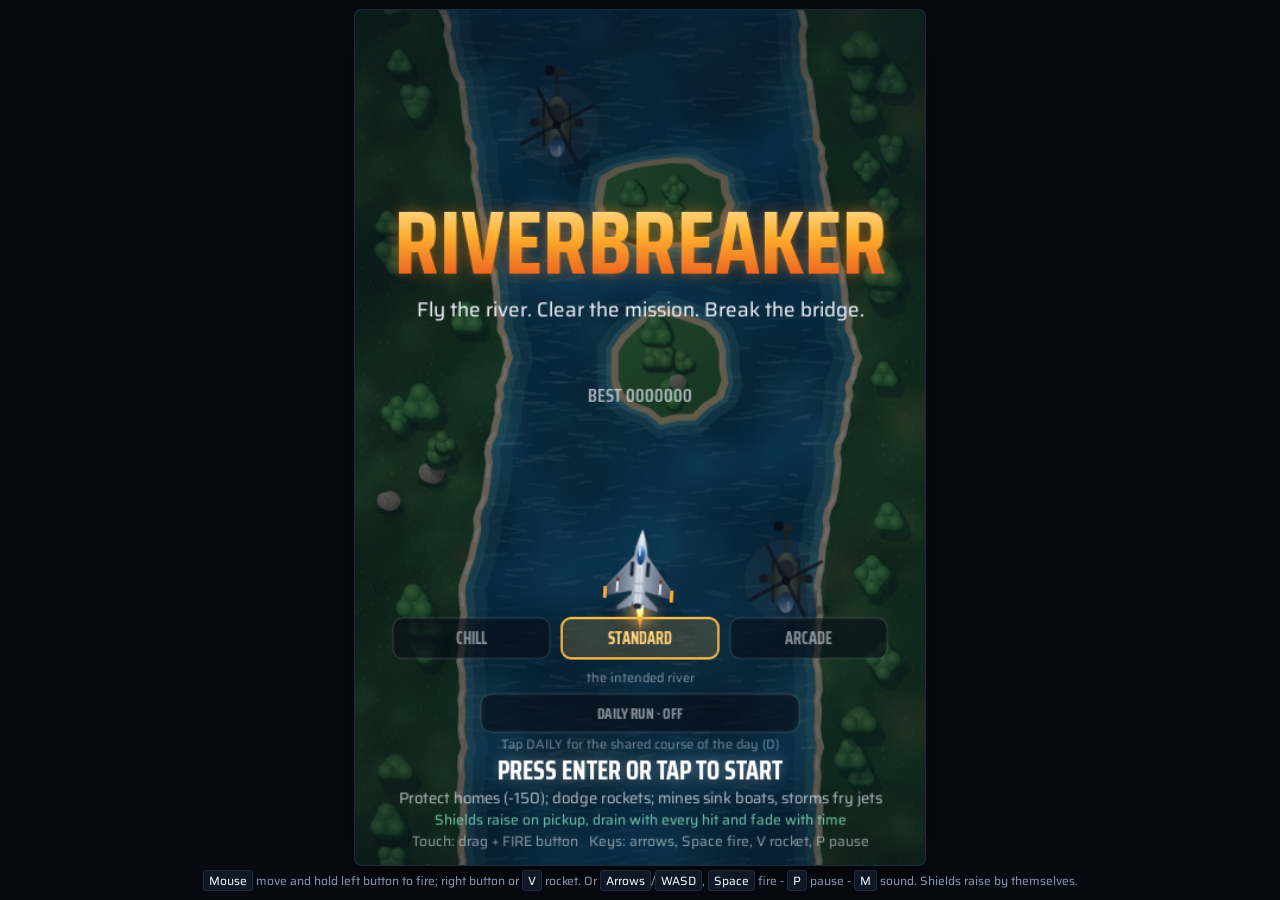
==== commit fc17a749: "Rescue survivors instead of collecting power-up pods Co-authored-by: arena-agent <297053741+arena-ag" ====
--- a/index.html
+++ b/index.html
@@ -607,6 +607,54 @@
   });
 }
 const S_BLOCKS = [makeBlock(0), makeBlock(1), makeBlock(2)];
+
+// Survivors. The river is enemy ground and the people are what it costs: they
+// wave from the shallows, or swim in a life ring, and picking one up is a rescue.
+// Two frames each (the arm swings), baked once like every other sprite.
+const SURVIVOR_PALS = [
+  { shirt: '#d94f3d', skin: '#e7b189', hair: '#35251c', ring: '#e8642e' },
+  { shirt: '#3f7fc0', skin: '#c98f66', hair: '#241a14', ring: '#e8642e' },
+  { shirt: '#d9a441', skin: '#f0c39c', hair: '#8a6236', ring: '#e8642e' },
+  { shirt: '#4f9d6a', skin: '#b57a52', hair: '#1e1611', ring: '#e8642e' }
+];
+function makeSurvivor(v, water, frame) {
+  const p = SURVIVOR_PALS[v % SURVIVOR_PALS.length];
+  return sprite(38, 52, g => {
+    const cx = 19;
+    // life ring, drawn under the body so the swimmer sits inside it
+    if (water) {
+      g.fillStyle = 'rgba(4,10,16,.28)'; g.beginPath(); g.ellipse(cx, 40, 15, 5, 0, 0, 7); g.fill();
+      g.strokeStyle = p.ring; g.lineWidth = 8; g.beginPath(); g.arc(cx, 38, 12, 0, 7); g.stroke();
+      g.strokeStyle = '#f6f1e6'; g.lineWidth = 3;
+      for (let i = 0; i < 4; i++) {
+        const a = i * Math.PI / 2 + 0.35;
+        g.beginPath(); g.arc(cx, 38, 12, a, a + 0.6); g.stroke();
+      }
+    } else {
+      g.fillStyle = 'rgba(4,10,16,.3)'; g.beginPath(); g.ellipse(cx, 46, 10, 4, 0, 0, 7); g.fill();
+    }
+    const base = water ? 30 : 34;
+    // free arm first: it is the thing that makes a 26 px human read as "help"
+    g.strokeStyle = p.skin; g.lineWidth = 5.5; g.lineCap = 'round';
+    const wx = frame ? cx + 15 : cx + 12, wy = frame ? 12 : 17;
+    g.beginPath(); g.moveTo(cx + 7, base - 4); g.lineTo(wx, wy); g.stroke();
+    g.beginPath(); g.moveTo(cx - 7, base - 3); g.lineTo(cx - 12, base + 4); g.stroke();
+    // torso
+    g.fillStyle = p.shirt;
+    rrIn(g, cx - 8, base - 8, 16, 17, 6); g.fill();
+    g.fillStyle = 'rgba(255,255,255,.18)';
+    rrIn(g, cx - 8, base - 8, 16, 6, 5); g.fill();
+    // head and hair
+    g.fillStyle = p.skin;
+    g.beginPath(); g.arc(cx, base - 15, 7, 0, 7); g.fill();
+    g.fillStyle = p.hair;
+    g.beginPath(); g.arc(cx, base - 16, 7, Math.PI * 1.02, Math.PI * 1.98); g.fill();
+    // hand on the raised arm
+    g.fillStyle = p.skin; g.beginPath(); g.arc(wx, wy, 3.2, 0, 7); g.fill();
+  });
+}
+const S_SURV_LAND = SURVIVOR_PALS.map((_, v) => [makeSurvivor(v, false, 0), makeSurvivor(v, false, 1)]);
+const S_SURV_WATER = SURVIVOR_PALS.map((_, v) => [makeSurvivor(v, true, 0), makeSurvivor(v, true, 1)]);
 const S_TANKS = [makeTank(0), makeTank(1)];
 const S_PLANTS = [makePlant(0), makePlant(1)];
 const S_CACTI = [makeCactus(0), makeCactus(1)];
@@ -943,7 +991,7 @@
 const P = { x: W / 2, vx: 0, bank: 0 };
 const S_PLAYER_CHAR = charSprite(S_PLAYER);
 const S_PLAYER_BOAT_CHAR = charSprite(S_PLAYER_BOAT);
-let ents = [], bullets = [], ebul = [], missiles = [], enemyRockets = [], parts = [], pods = [], pops = [];
+let ents = [], bullets = [], ebul = [], missiles = [], enemyRockets = [], parts = [], survivors = [], pops = [];
 let weather = [];          // harmless cloud layer + storm cells (air sectors only)
 let sinkSplash = false;    // the jet has already hit the water in the sinking sequence
 const inp = { left: false, right: false, up: false, down: false, fire: false };
@@ -1150,18 +1198,18 @@
   return true;
 }
 
-// One mission per district. Air districts ask for kills or pods, river districts
-// for mines, so the objective always fits the craft you are flying.
+// One mission per district. Air districts ask for kills or rescues, river
+// districts for mines, so the objective always fits the craft you are flying.
 const MISSION_KINDS = {
   sweep: { label: 'DESTROY TARGETS', base: 4, step: 1.5, bonus: 500 },
-  pods: { label: 'COLLECT POWER-UPS', base: 2, step: 0.8, bonus: 500 },
+  rescue: { label: 'RESCUE SURVIVORS', base: 2, step: 0.8, bonus: 500 },
   mine: { label: 'SWEEP THE MINES', base: 3, step: 1.2, bonus: 600 }
 };
 let mission = { id: '', label: '', goal: 1, done: 0, complete: false, bonus: 0 };
 let livesLost = 0;            // within the current district: decides the third star
 function missionFor(d) {
   const air = (d - 1) % 2 === 0;
-  const ids = air ? ['sweep', 'pods'] : ['mine', 'sweep'];
+  const ids = air ? ['sweep', 'rescue'] : ['mine', 'sweep'];
   return ids[Math.floor((d - 1) / 2) % 2];
 }
 function startMission(d) {
@@ -1568,7 +1616,7 @@
     }
   }
   ents = ents.filter(e => !e.removed && e.wy > cam - 90 && e.x > -90 && e.x < W + 90);
-  pods = pods.filter(p => p.wy > cam - 60);
+  survivors = survivors.filter(p => p.wy > cam - 60);
   for (const w of weather) {
     w.x += w.drift;
     if (w.bolt > 0) w.bolt--;
@@ -1682,7 +1730,7 @@
   startMission(1);
   bridgesPassed = 0; checkpointCam = 0;
   cam = 0; sp = baseSpeed();
-  ents = []; bullets = []; ebul = []; missiles = []; enemyRockets = []; parts = []; pods = []; pops = [];
+  ents = []; bullets = []; ebul = []; missiles = []; enemyRockets = []; parts = []; survivors = []; pops = [];
   weather = [];
   spawnedUpTo = 40; spawnBlock = 0;
   resetPlayerFx();
@@ -1701,7 +1749,7 @@
 function respawn() {
   fuel = 100;
   cam = checkpointCam;
-  ents = []; bullets = []; ebul = []; missiles = []; enemyRockets = []; pods = [];
+  ents = []; bullets = []; ebul = []; missiles = []; enemyRockets = []; survivors = [];
   weather = [];
   resetPlayerFx();
   const baseRow = Math.floor(cam / ROW);
@@ -1812,13 +1860,12 @@
     e.removed = true;
     boom(e.x, e.wy, e.kind === 'fuel' ? 1.8 : 1.2);
     sfx('boom');
-    // A "collect power-ups" mission must not depend on luck: while it is active
-    // every second kill drops a pod.
+    // A "rescue survivors" mission must not depend on luck: while it is active
+    // every second kill brings somebody out of cover.
     mission.kills = (mission.kills || 0) + 1;
-    const forcePod = mission.id === 'pods' && !mission.complete && mission.kills % 2 === 0;
-    if (e.kind !== 'fuel' && e.kind !== 'house' && (forcePod || Math.random() < 0.25)) {
-      const kinds = ['spread', 'rapid', 'shield', 'rocket', 'nova'];
-      pods.push({ kind: kinds[Math.floor(Math.random() * kinds.length)], x: e.x, wy: e.wy, born: t });
+    const forceRescue = mission.id === 'rescue' && !mission.complete && mission.kills % 2 === 0;
+    if (e.kind !== 'fuel' && e.kind !== 'house' && (forceRescue || Math.random() < 0.25)) {
+      spawnSurvivor(e);
     }
   }
 }
@@ -1840,23 +1887,42 @@
   flash = 0.6; shake = 18;
   sfx('big');
 }
-const POD_INFO = {
-  spread: { c: 'cyan', g: G_CYAN, l: 'S', name: 'SPREAD SHOT' },
-  rapid: { c: 'amber', g: G_AMBER, l: 'R', name: 'RAPID FIRE' },
-  shield: { c: 'green', g: G_GREEN, l: 'S', name: 'SHIELD' },
-  rocket: { c: 'amber', g: G_AMBER, l: 'R', name: 'ROCKET' },
-  nova: { c: 'mag', g: G_MAG, l: 'N', name: 'NOVA BLAST' }
-};
-function collectPod(p) {
+// What a rescue is worth varies: the arcade rule is that you take the help you
+// are given. Nothing is printed on the person - you find out by picking them up.
+const RESCUE_KINDS = ['spread', 'rapid', 'shield', 'rocket', 'nova'];
+const RESCUE_PTS = 200;
+function spawnSurvivor(e) {
+  const row = rowAt(e.wy);
+  const water = isBoatMode();
+  let x;
+  if (water) {
+    // swimming in a life ring, well inside the channel so the boat can reach them
+    x = row.l + 48 + Math.random() * Math.max(24, (row.r - row.l) - 96);
+  } else {
+    // standing in the shallows at the water's edge, waving
+    x = hash(e.wy | 0, 91) < 0.5 ? row.l + 15 : row.r - 15;
+  }
+  survivors.push({
+    x, wy: e.wy, water, born: t,
+    kind: RESCUE_KINDS[Math.floor(Math.random() * RESCUE_KINDS.length)],
+    v: Math.floor(Math.random() * SURVIVOR_PALS.length)
+  });
+}
+function rescueSurvivor(p) {
   sfx('pickup');
-  missionTick('pods');
+  missionTick('rescue');
   if (p.kind === 'spread') spreadT = 720;
   else if (p.kind === 'rapid') rapidT = 720;
   else if (p.kind === 'shield') raiseShield();
   else if (p.kind === 'rocket') rockets = Math.min(rocketMax, rockets + 1);
   else nova();
-  const count = p.kind === 'rocket' ? '  ' + rockets : '';
-  addPopup(P.x, PLAYER_SY - 30, POD_INFO[p.kind].name + count, '#ffffff');
+  const gain = addScore(RESCUE_PTS, false);
+  const sy = toScreenY(p.wy);
+  addPopup(p.x, sy - 18, 'RESCUED +' + gain, '#ffffff');
+  for (let i = 0; i < 6; i++) {
+    const a = Math.random() * Math.PI * 2;
+    pushPart({ k: 'spark', x: p.x, wy: p.wy, vx: Math.cos(a) * 1.6, vy: Math.sin(a) * 1.6, life: 10 + Math.random() * 8, max: 18, s: 2 });
+  }
 }
 
 // Shields are automatic: a pod tops the energy pool up and the dome goes up at once.
@@ -2104,10 +2170,12 @@
   }
 
   // Power-ups
-  for (const p of pods) {
-    if (Math.hypot(p.x - P.x, toScreenY(p.wy) - PLAYER_SY) < 30) { p.taken = true; collectPod(p); }
-  }
-  pods = pods.filter(p => !p.taken);
+  for (const p of survivors) {
+    const d = Math.hypot(p.x - P.x, toScreenY(p.wy) - PLAYER_SY);
+    if (d < 36) { p.taken = true; rescueSurvivor(p); }
+    else if (d < 72) { p.x += (P.x - p.x) * 0.07; p.wy += (playerWy() - p.wy) * 0.015; }
+  }
+  survivors = survivors.filter(p => !p.taken);
 
   // Bridge checkpoints
   for (const e of ents) {
@@ -2488,29 +2556,32 @@
   }
 }
 
-function drawPods() {
-  for (const p of pods) {
+// Survivors are people, not pickups: a waving figure with a warm halo, ripples if
+// they are in the water. No letters, no type badge - you take the help you get.
+const SURV_SCALE = 0.9;
+function drawSurvivors() {
+  for (const p of survivors) {
     const sy = toScreenY(p.wy);
-    if (sy < -40 || sy > H + 40) continue;
-    const info = POD_INFO[p.kind], bob = Math.sin(t * 0.1 + p.born) * 2;
-    const py = sy + bob, pulse = 1 + Math.sin(t * 0.12 + p.born) * 0.08;
-    glow(info.g, p.x, py, 82 * pulse, 0.72);
-    ctx.save();
-    ctx.translate(p.x, py);
-    ctx.rotate(t * 0.012);
-    ctx.strokeStyle = info.c === 'cyan' ? 'rgba(95,224,255,.72)' : info.c === 'amber' ? 'rgba(255,190,74,.72)' : info.c === 'green' ? 'rgba(109,255,176,.72)' : 'rgba(255,90,210,.72)';
-    ctx.lineWidth = 2; ctx.beginPath(); ctx.arc(0, 0, 19, 0, Math.PI * 1.65); ctx.stroke();
-    ctx.rotate(-t * 0.024);
-    ctx.strokeStyle = 'rgba(255,255,255,.45)'; ctx.lineWidth = 1.2;
-    ctx.setLineDash([3, 5]); ctx.beginPath(); ctx.arc(0, 0, 15.5, 0, Math.PI * 2); ctx.stroke(); ctx.setLineDash([]);
-    const badge = lin(ctx, -12, -12, 12, 12, [[0, '#26364a'], [0.5, '#0c1320'], [1, '#070c14']]);
-    ctx.fillStyle = badge; ctx.beginPath(); ctx.arc(0, 0, 12.5, 0, Math.PI * 2); ctx.fill();
-    ctx.strokeStyle = 'rgba(255,255,255,.9)'; ctx.lineWidth = 1.8; ctx.stroke();
-    ctx.fillStyle = '#fff'; ctx.font = '700 15px "Saira Condensed", sans-serif';
-    ctx.textAlign = 'center'; ctx.textBaseline = 'middle';
-    ctx.shadowColor = info.c === 'cyan' ? '#5fe0ff' : info.c === 'amber' ? '#ffbe4a' : info.c === 'green' ? '#6dffb0' : '#ff5ad2';
-    ctx.shadowBlur = 9; ctx.fillText(info.l, 0, 1); ctx.shadowBlur = 0;
-    ctx.restore();
+    if (sy < -70 || sy > H + 70) continue;
+    const frames = (p.water ? S_SURV_WATER : S_SURV_LAND)[p.v] || S_SURV_LAND[0];
+    const waving = Math.sin(t * 0.22 + p.born * 1.7) > 0 ? 1 : 0;
+    const bob = p.water ? Math.sin(t * 0.08 + p.born) * 2.2 : Math.sin(t * 0.05 + p.born) * 0.7;
+    const y = sy + bob;
+    glow(G_AMBER, p.x, y - 12, 66, p.water ? 0.26 : 0.34);
+    if (p.water) {
+      ctx.save();
+      ctx.lineWidth = 1.6;
+      for (let i = 0; i < 2; i++) {
+        const k = (t * 0.014 + i * 0.5 + p.born * 0.03) % 1;
+        ctx.globalAlpha = 0.45 * (1 - k);
+        ctx.strokeStyle = 'rgba(226,248,255,0.9)';
+        ctx.beginPath(); ctx.ellipse(p.x, y + 4, 15 + k * 24, 5 + k * 10, 0, 0, 7); ctx.stroke();
+      }
+      ctx.restore();
+    }
+    drawShadow(frames[0], p.x, y, 0, SURV_SCALE, 5);
+    const w = 38 * SURV_SCALE, h = 52 * SURV_SCALE;
+    ctx.drawImage(frames[waving].c, p.x - w / 2, y - h + 9 * SURV_SCALE, w, h);
   }
 }
 
@@ -2997,7 +3068,7 @@
   // First-sector coaching: one line at a time, gone for good after the first bridge.
   if (sectorNo() === 1 && (state === 'play' || state === 'dying' || state === 'sinking') && cam < 2600) {
     const hint = cam < 700 ? 'Steer with a drag or the arrow keys'
-      : cam < 1500 ? 'Hold FIRE to shoot - collect the blue pods'
+      : cam < 1500 ? 'Hold FIRE - rescue the waving survivors'
       : 'Break the bridge to finish the sector';
     const pulse = 0.72 + 0.24 * Math.sin(t * 0.05);
     ctx.font = '600 13px "Saira", sans-serif';
@@ -3331,7 +3402,7 @@
   ctx.setTransform(SC, 0, 0, SC, shx * SC, shy * SC);
   drawTerrain();
   drawGround();
-  drawPods();
+  drawSurvivors();
   drawAir();
   drawPlayer();
   drawRefuelHose();
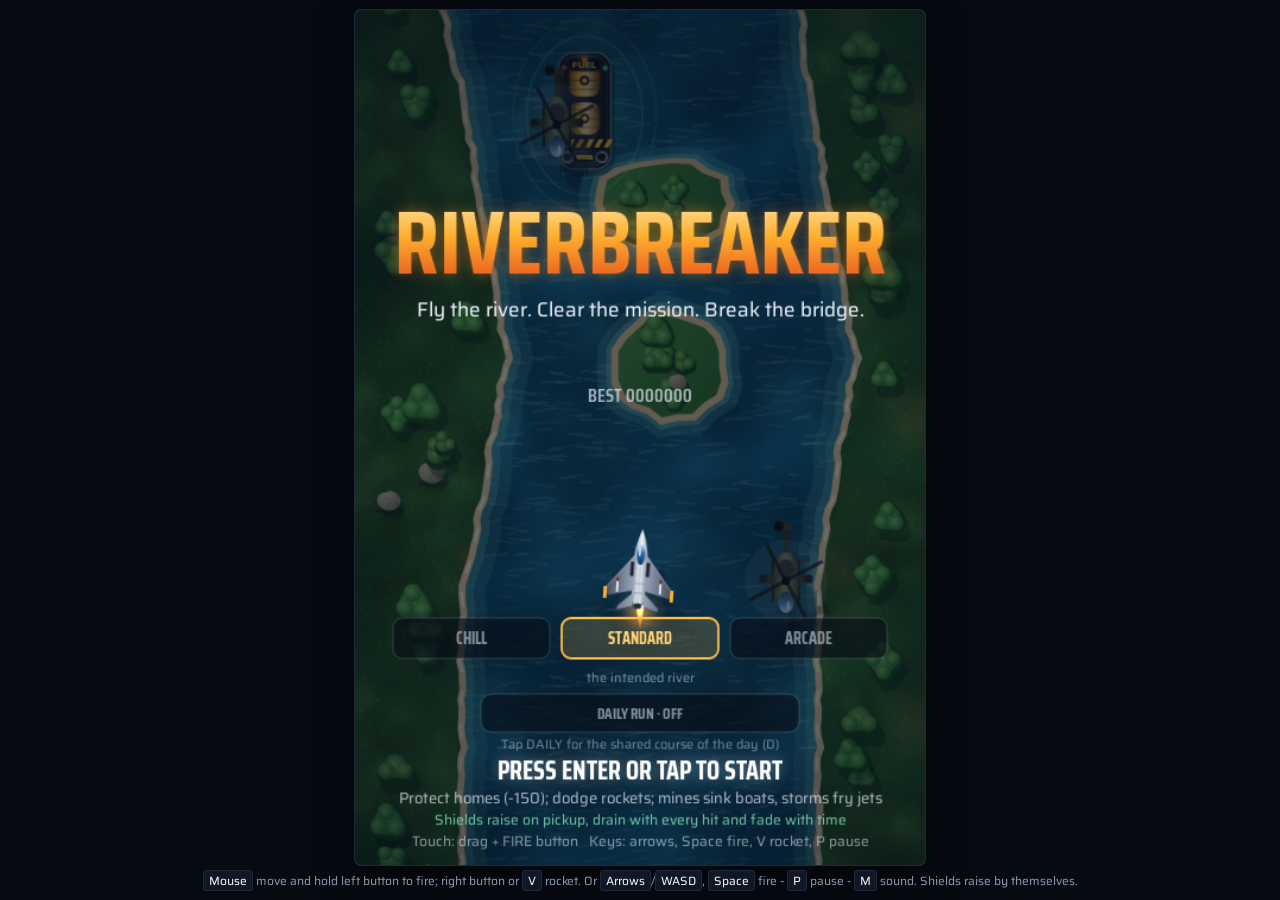
==== commit 54fd6039: "Rebalance fuel: frequent barges, lower burn rate and durable tankers" ====
--- a/index.html
+++ b/index.html
@@ -145,8 +145,9 @@
 const SHIELD_STORM_COST = 60;  // a lightning strike
 const SINK_DURATION = 150;     // two and a half seconds
 const DEATH_DURATION = 112;    // staged explosion of the wreck before the respawn
-const FUEL_EVERY = 300;       // one barge every 2400 px: missing two in a row runs the tank dry
-const FUEL_RATE = 4.2;        // refuel per frame of contact: one pass fills the tank
+const FUEL_EVERY = 180;       // one barge every 1440 px: frequent enough to keep the tank healthy
+const FUEL_RATE = 5.0;        // refuel per frame of contact: one swift pass fills the tank
+const FUEL_BURN = 0.040;      // base fuel consumed per frame (~41 s per full tank)
 // Hazards. Spacing values are rows; the offset keeps them off the fuel rows and
 // the bridge approaches.
 const MINE_EVERY = 64;        // anchored mine field spacing (river sectors)
@@ -1477,7 +1478,7 @@
   const wy = r * ROW + ROW / 2;
   const x = row.l + 40 + hash(r, 3) * (rw - 80);
   if (r % FUEL_EVERY === FUEL_EVERY / 2) {
-    ents.push({ kind: 'fuel', x: (row.l + row.r) / 2 + (hash(r, 4) - 0.5) * (rw - 90), wy, w: 46, h: 96, hp: 2, flash: 0 });
+    ents.push({ kind: 'fuel', x: (row.l + row.r) / 2 + (hash(r, 4) - 0.5) * (rw - 90), wy, w: 46, h: 96, hp: 6, flash: 0 });
     return;
   }
   if (r % 64 === 24) {
@@ -2062,7 +2063,7 @@
   if (comboT > 0 && --comboT === 0) combo = 0;
 
   // Fuel
-  fuel -= 0.055 * fuelBurnK() * diff().fuelK;
+  fuel -= FUEL_BURN * fuelBurnK() * diff().fuelK;
   if (fuel < 25 && --lowBeep <= 0) { sfx('low'); lowBeep = 30; }
   if (fuel <= 0) { fuel = 0; sinkPlayer(); return; }
 
@@ -2114,7 +2115,9 @@
   for (const e of ents) {
     if (e.removed || (e.kind === 'bridge' && e.dead)) continue;
     const pb = playerBox();
-    if (!overlap(P.x, PLAYER_SY, pb.w, pb.h, e.x, toScreenY(e.wy), e.w, e.h)) continue;
+    const refuelW = e.kind === 'fuel' ? e.w + 16 : pb.w;
+    const refuelH = e.kind === 'fuel' ? e.h + 20 : pb.h;
+    if (!overlap(P.x, PLAYER_SY, refuelW, refuelH, e.x, toScreenY(e.wy), e.w, e.h)) continue;
     if (e.kind === 'fuel') { refueling = true; refuelEnt = e; continue; }
     if (e.kind === 'mine') {
       // The jet flies over the minefield; the patrol boat detonates on contact.
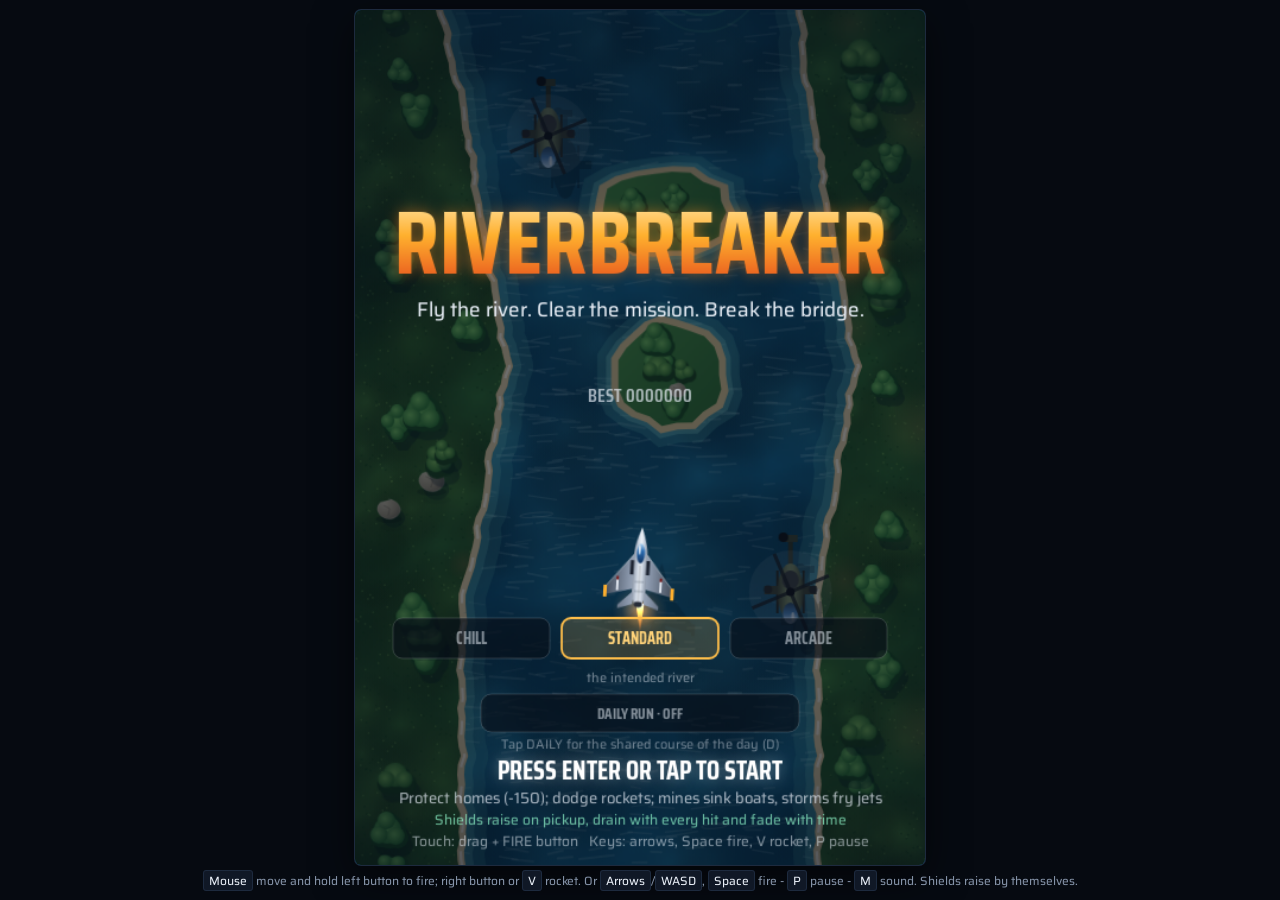
==== commit 71ccad24: "Gameplay and visuals polish: kamikaze drones, bank-only survivors, stronger shields and realistic fl" ====
--- a/index.html
+++ b/index.html
@@ -136,18 +136,18 @@
 // The shield is an energy pool, not a stored charge: it raises itself the moment
 // a shield pod is picked up, bleeds away with time and loses energy on every hit.
 const SHIELD_MAX = 100;
-const SHIELD_PICKUP = 55;      // energy added by one shield pod
-const SHIELD_DRAIN = 0.22;     // energy lost per frame while the dome is up (~7.5 s full)
-const SHIELD_BULLET_COST = 16; // enemy bullet absorbed by the dome
-const SHIELD_ROCKET_COST = 28; // enemy rocket absorbed by the dome
-const SHIELD_CRASH_COST = 32;  // ramming an enemy or a bank
-const SHIELD_MINE_COST = 55;   // a mine is far more violent than a scrape
-const SHIELD_STORM_COST = 60;  // a lightning strike
+const SHIELD_PICKUP = 65;      // energy added by one shield pod (was 55)
+const SHIELD_DRAIN = 0.16;     // energy lost per frame while the dome is up (~10.4 s full, was 0.22)
+const SHIELD_BULLET_COST = 14; // enemy bullet absorbed by the dome (was 16)
+const SHIELD_ROCKET_COST = 24; // enemy rocket absorbed by the dome (was 28)
+const SHIELD_CRASH_COST = 28;  // ramming an enemy or a bank (was 32)
+const SHIELD_MINE_COST = 50;   // a mine is far more violent than a scrape (was 55)
+const SHIELD_STORM_COST = 55;  // a lightning strike (was 60)
 const SINK_DURATION = 150;     // two and a half seconds
 const DEATH_DURATION = 112;    // staged explosion of the wreck before the respawn
-const FUEL_EVERY = 180;       // one barge every 1440 px: frequent enough to keep the tank healthy
+const FUEL_EVERY = 220;       // one barge every 1760 px (~12-14 s): balanced pacing
 const FUEL_RATE = 5.0;        // refuel per frame of contact: one swift pass fills the tank
-const FUEL_BURN = 0.040;      // base fuel consumed per frame (~41 s per full tank)
+const FUEL_BURN = 0.038;      // base fuel consumed per frame (~44 s per full tank)
 // Hazards. Spacing values are rows; the offset keeps them off the fuel rows and
 // the bridge approaches.
 const MINE_EVERY = 64;        // anchored mine field spacing (river sectors)
@@ -324,6 +324,27 @@
   g.beginPath(); g.ellipse(26, 20, 2.6, 6.5, 0, 0, Math.PI * 2); g.fill();
 });
 
+// Kamikaze attack drone: small, nimble quad-wing craft that homes in on the player
+const S_DRONE = sprite(36, 36, g => {
+  // Rotors / arms (X shape)
+  g.strokeStyle = '#222933'; g.lineWidth = 3;
+  g.beginPath(); g.moveTo(6, 6); g.lineTo(30, 30); g.moveTo(30, 6); g.lineTo(6, 30); g.stroke();
+  // Rotor guard rings
+  g.strokeStyle = '#4e5a6b'; g.lineWidth = 1.4;
+  for (const [rx, ry] of [[7, 7], [29, 7], [7, 29], [29, 29]]) {
+    g.beginPath(); g.arc(rx, ry, 5.5, 0, Math.PI * 2); g.stroke();
+    g.fillStyle = 'rgba(120,210,255,0.45)'; g.beginPath(); g.arc(rx, ry, 2.5, 0, Math.PI * 2); g.fill();
+  }
+  // Central pod (armoured sphere + glowing red eye / sensor)
+  g.fillStyle = lin(g, 10, 10, 26, 26, [[0, '#4b5563'], [0.45, '#1f2937'], [1, '#111827']]);
+  g.beginPath(); g.arc(18, 18, 8.5, 0, Math.PI * 2); g.fill();
+  g.strokeStyle = '#ff4d4d'; g.lineWidth = 1.2;
+  g.beginPath(); g.arc(18, 18, 8.5, 0, Math.PI * 2); g.stroke();
+  // Red seeker eye
+  g.fillStyle = '#ff2222'; g.beginPath(); g.arc(18, 18, 3.8, 0, Math.PI * 2); g.fill();
+  g.fillStyle = '#ffffff'; g.beginPath(); g.arc(17, 17, 1.2, 0, Math.PI * 2); g.fill();
+});
+
 // Attack helicopter without rotors (nose up, rotors are drawn live)
 const S_HELI = sprite(50, 84, g => {
   g.strokeStyle = '#161a16'; g.lineWidth = 2;
@@ -395,27 +416,6 @@
   g.fillStyle = '#fff'; g.beginPath(); g.arc(26, 20, 3, 0, Math.PI * 2); g.fill();
 });
 
-function makeHouse(v) {
-  const palettes = [
-    { wall: '#d7c39b', roof: '#8c3f32', trim: '#5b463b' },
-    { wall: '#e2d7bd', roof: '#455d72', trim: '#50493f' },
-    { wall: '#c9d1b2', roof: '#76553a', trim: '#463c31' }
-  ];
-  const p = palettes[v % palettes.length];
-  return sprite(68, 54, g => {
-    g.fillStyle = 'rgba(5,18,24,.32)'; g.beginPath(); g.ellipse(34, 47, 31, 6, 0, 0, Math.PI * 2); g.fill();
-    g.fillStyle = p.trim; g.fillRect(13, 21, 42, 27);
-    g.fillStyle = p.wall; g.fillRect(16, 23, 36, 22);
-    g.fillStyle = p.roof; g.beginPath(); g.moveTo(8, 24); g.lineTo(34, 5 + (v % 2) * 2); g.lineTo(60, 24); g.closePath(); g.fill();
-    g.strokeStyle = 'rgba(255,235,190,.55)'; g.lineWidth = 1.5; g.stroke();
-    g.fillStyle = '#293c45'; g.fillRect(22, 29, 8, 8); g.fillRect(39, 29, 8, 8);
-    g.fillStyle = '#f5d68a'; g.fillRect(24, 31, 4, 4); g.fillRect(41, 31, 4, 4);
-    g.fillStyle = p.trim; g.fillRect(32, 34, 8, 11);
-    g.fillStyle = '#b9ab8e'; g.fillRect(47, 9, 5, 10);
-    g.fillStyle = 'rgba(255,240,194,.8)'; g.fillRect(11, 46, 46, 2);
-  });
-}
-const S_HOUSES = [makeHouse(0), makeHouse(1), makeHouse(2)];
 const S_TURRET = sprite(50, 40, g => {
   g.fillStyle = 'rgba(5,12,16,.32)'; g.beginPath(); g.ellipse(25, 34, 24, 5, 0, 0, Math.PI * 2); g.fill();
   g.fillStyle = '#343b40'; rrIn(g, 4, 11, 42, 25, 8); g.fill();
@@ -1427,44 +1427,6 @@
   eng.mode = boat;
 }
 
-// Find a bank position for each house that stays inland, within the viewport,
-// and clear of the deterministic trees painted on nearby rows.
-function findHouseSite(r, row) {
-  ensureRows(r + 7);
-  const artW = 50, artH = 40, minD = 42;
-  const preferred = hash(r, 41) < 0.5 ? -1 : 1;
-  let best = null, bestScore = -Infinity, bestOverlaps = Infinity;
-  for (const side of [preferred, -preferred]) {
-    const bankW = side < 0 ? row.l : W - row.r;
-    const maxD = Math.floor(bankW - artW / 2 - 5);
-    if (maxD < minD) continue;
-    for (let d = minD; d <= maxD; d += 4) {
-      const x = side < 0 ? row.l - d : row.r + d;
-      let overlaps = 0, nearest = Infinity;
-      for (let q = Math.max(0, r - 6); q <= r + 6; q++) {
-        if (hash(q, 11) >= 0.28) continue;
-        const treeSide = hash(q, 12) < 0.5 ? -1 : 1;
-        if (treeSide !== side) continue;
-        const tr = rows[q];
-        const treeBank = side < 0 ? tr.l : W - tr.r;
-        if (treeBank < 50) continue;
-        const td = 26 + hash(q, 13) * (treeBank - 52);
-        const tx = side < 0 ? tr.l - td : tr.r + td;
-        const treeSize = 26 + hash(q, 15) * 18;
-        const dx = Math.abs(x - tx), dy = Math.abs((r - q) * ROW);
-        const clearX = (artW + treeSize) / 2 + 5;
-        const clearY = (artH + treeSize) / 2 + 5;
-        if (dx < clearX && dy < clearY) overlaps++;
-        nearest = Math.min(nearest, Math.max(0, dx - clearX) + Math.max(0, dy - clearY));
-      }
-      const score = -overlaps * 10000 + nearest;
-      if (score > bestScore) { bestScore = score; bestOverlaps = overlaps; best = { x, side }; }
-      if (overlaps === 0 && nearest > 0) return { x, side };
-    }
-  }
-  return bestOverlaps === 0 ? best : null;
-}
-
 // Spawning
 function spawnRow(r) {
   ensureRows(r + 2);
@@ -1480,10 +1442,6 @@
   if (r % FUEL_EVERY === FUEL_EVERY / 2) {
     ents.push({ kind: 'fuel', x: (row.l + row.r) / 2 + (hash(r, 4) - 0.5) * (rw - 90), wy, w: 46, h: 96, hp: 6, flash: 0 });
     return;
-  }
-  if (r % 64 === 24) {
-    const site = findHouseSite(r, row);
-    if (site) ents.push({ kind: 'house', x: site.x, wy, w: 84, h: 44, hp: 2, flash: 0, side: site.side, img: S_HOUSES[Math.floor(hash(r, 42) * S_HOUSES.length)] });
   }
   if (r > 120 && r % 148 === 62) {
     const side = hash(r, 43) < 0.5 ? -1 : 1;
@@ -1525,15 +1483,18 @@
   const density = Math.min(0.82, 0.46 + sec * 0.045) * diff().enemyK * (sec === 0 ? 0.72 : 1);
   if (hash(r, 1) > density) return;
   const k = hash(r, 2), dir = hash(r, 6) < 0.5 ? -1 : 1;
-  if (k < 0.27) {
+  if (k < 0.24) {
     ents.push({ kind: 'boat', x, wy, w: 84, h: 30, hp: 3, flash: 0, vx: dir * (0.6 + sec * 0.05), cd: 60 + hash(r, 7) * 80 });
-  } else if (k < 0.48 && r > 100) {
+  } else if (k < 0.42 && r > 100) {
     ents.push({ kind: 'gunboat', x, wy, w: 76, h: 34, hp: 3, flash: 0, vx: dir * (0.8 + sec * 0.05), cd: 90 + hash(r, 7) * 50 });
-  } else if (k < 0.70) {
+  } else if (k < 0.60) {
     ents.push({ kind: 'heli', x, wy, w: 44, h: 46, hp: 2, flash: 0, vx: dir * (0.9 + sec * 0.06), cd: 70 + hash(r, 7) * 80 });
-  } else if (k < 0.83 && r > 260) {
+  } else if (k < 0.74 && r > 120) {
+    // Attack drone: fast, seeks the player craft to ram it
+    ents.push({ kind: 'drone', x, wy, w: 32, h: 32, hp: 1, flash: 0, vx: dir * 0.6, vy: 1.8 + sec * 0.1 });
+  } else if (k < 0.85 && r > 260) {
     ents.push({ kind: 'jet', x: 40 + hash(r, 9) * (W - 80), wy, w: 34, h: 44, hp: 1, flash: 0, active: false, t: 0 });
-  } else if (k < 0.91 && rw >= 250) {
+  } else if (k < 0.92 && rw >= 250) {
     const iw = Math.min(46 + hash(r, 4) * 80, rw - 140);
     const ih = 64 + hash(r, 5) * 60;
     const img = makeIsland(r, iw, ih, themeForRow(r));
@@ -1580,6 +1541,14 @@
       if (live && sy > 30 && sy < PLAYER_SY - 120 && --e.cd <= 0) {
         e.cd = (Math.max(55, 120 - sec * 6) + Math.random() * 50) * diff().fireK;
         aimShot(e.x, sy + 14, 4.0 + sec * 0.1);
+      }
+    } else if (e.kind === 'drone') {
+      // Kamikaze drone: actively steers towards player X and dives downstream
+      e.wy -= e.vy || 2.0;
+      const dx = P.x - e.x;
+      e.x += clamp(dx * 0.045, -2.4, 2.4);
+      if (t % 4 === 0) {
+        pushPart({ k: 'spark', x: e.x, wy: e.wy + 10, vx: (Math.random() - 0.5) * 0.4, vy: 0.6, life: 6, max: 8, s: 1.5 });
       }
     } else if (e.kind === 'jet') {
       if (!e.active) { if (live && sy >= -20) { e.active = true; e.t = 0; } }
@@ -1774,10 +1743,13 @@
   sinkSplash = false;
   touch.fire = false; inp.fire = false; mouse.fire = false;
   refueling = false; refuelEnt = null;
-  showBanner('OUT OF FUEL', isBoatMode() ? 'The patrol boat is going under' : 'Emergency water landing', SINK_DURATION);
-  splashAt(P.x, playerWy(), 0.85);
-  for (let i = 0; i < 2; i++) pushPart({ k: 'ring', color: 'water', x: P.x, wy: playerWy(), vx: 0, vy: 0, life: 36 + i * 10, max: 46, s: 12 + i * 9, g: 1.25 });
-  sfx('splash');
+  showBanner('OUT OF FUEL', isBoatMode() ? 'Engine stalled · Drifting under' : 'Flameout · Deadstick emergency glide', SINK_DURATION);
+  if (isBoatMode()) {
+    splashAt(P.x, playerWy(), 0.85);
+    sfx('splash');
+  } else {
+    sfx('low');
+  }
 }
 function killPlayer() {
   if (state !== 'play') return;
@@ -1834,12 +1806,12 @@
   killPlayer();
 }
 
-const PTS = { boat: 150, gunboat: 220, heli: 250, jet: 300, turret: 180, launcher: 260, house: -150, fuel: 50, bridge: 1000, mine: 120 };
+const PTS = { boat: 150, gunboat: 220, heli: 250, drone: 200, jet: 300, turret: 180, launcher: 260, fuel: 50, bridge: 1000, mine: 120 };
 function killEnt(e) {
   if (e.kind === 'mine') missionTick('mine');
-  else if (e.kind !== 'fuel' && e.kind !== 'house' && e.kind !== 'bridge') missionTick('sweep');
+  else if (e.kind !== 'fuel' && e.kind !== 'bridge') missionTick('sweep');
   const sy = toScreenY(e.wy);
-  const gain = addScore(PTS[e.kind] || 0, e.kind !== 'fuel' && e.kind !== 'house');
+  const gain = addScore(PTS[e.kind] || 0, e.kind !== 'fuel');
   addPopup(e.x, sy, (gain < 0 ? '' : '+') + gain, gain < 0 ? '#ff7272' : '#ffd37a');
   if (e.kind === 'bridge') {
     e.dead = true;
@@ -1864,8 +1836,8 @@
     // A "rescue survivors" mission must not depend on luck: while it is active
     // every second kill brings somebody out of cover.
     mission.kills = (mission.kills || 0) + 1;
-    const forceRescue = mission.id === 'rescue' && !mission.complete && mission.kills % 2 === 0;
-    if (e.kind !== 'fuel' && e.kind !== 'house' && (forceRescue || Math.random() < 0.25)) {
+    const forceRescue = mission.id === 'rescue' && !mission.complete && mission.kills % 3 === 0;
+    if (e.kind !== 'fuel' && (forceRescue || Math.random() < 0.16)) {
       spawnSurvivor(e);
     }
   }
@@ -1900,8 +1872,9 @@
     // swimming in a life ring, well inside the channel so the boat can reach them
     x = row.l + 48 + Math.random() * Math.max(24, (row.r - row.l) - 96);
   } else {
-    // standing in the shallows at the water's edge, waving
-    x = hash(e.wy | 0, 91) < 0.5 ? row.l + 15 : row.r - 15;
+    // standing on the bank shore, outside the water channel
+    const side = hash(e.wy | 0, 91) < 0.5 ? -1 : 1;
+    x = side < 0 ? Math.max(14, row.l - 12 - Math.random() * 16) : Math.min(W - 14, row.r + 12 + Math.random() * 16);
   }
   survivors.push({
     x, wy: e.wy, water, born: t,
@@ -1943,7 +1916,7 @@
   let best = null, bestD = Infinity;
   for (const e of ents) {
     if (e.removed || e.kind === 'fuel' || e.kind === 'island' || (e.kind === 'bridge' && e.dead)) continue;
-    if (!['boat', 'gunboat', 'heli', 'jet', 'turret', 'launcher', 'bridge'].includes(e.kind)) continue;
+    if (!['boat', 'gunboat', 'heli', 'drone', 'jet', 'turret', 'launcher', 'bridge'].includes(e.kind)) continue;
     const sy = toScreenY(e.wy);
     if (sy < -30 || sy > H + 30 || sy > m.y + 12) continue;
     const d = Math.hypot(e.x - m.x, sy - m.y);
@@ -2133,10 +2106,10 @@
       continue;
     }
     if (isBoatMode()) {
-      if (e.kind === 'jet' || e.kind === 'heli') continue;       // aircraft fly above the river
+      if (e.kind === 'jet' || e.kind === 'heli' || e.kind === 'drone') continue;       // aircraft fly above the river
     } else {
       if (e.kind === 'boat' || e.kind === 'gunboat') continue;   // boats are below the flight path
-      if (e.kind === 'island' || e.kind === 'house' || e.kind === 'turret' || e.kind === 'launcher') continue;
+      if (e.kind === 'island' || e.kind === 'turret' || e.kind === 'launcher') continue;
     }
     hitPlayer(SHIELD_CRASH_COST);
     if (state !== 'play') return;
@@ -2227,19 +2200,40 @@
     if (state === 'dying') updateWreck();
     if (state === 'sinking') {
       const p = 1 - deathTimer / SINK_DURATION;
-      // The jet only touches the water a third of the way in: that is the splash.
-      if (!isBoatMode() && !sinkSplash && p >= 0.34) {
-        sinkSplash = true;
-        splashAt(P.x, playerWy(), 1.6);
-        flash = Math.max(flash, 0.16);
-        shake = Math.max(shake, 7);
-        sfx('splash');
-      }
-      if (t % 7 === 0) {
-        pushPart({ k: 'bubble', x: P.x + (Math.random() - 0.5) * 20, wy: playerWy() + 8 + Math.random() * 26, vx: (Math.random() - 0.5) * 0.22, vy: 0.5 + Math.random() * 0.6, life: 34 + Math.random() * 18, max: 52, s: 1.5 + Math.random() * 2 });
-      }
-      if (t % 16 === 0) {
-        pushPart({ k: 'ring', color: 'water', x: P.x, wy: playerWy(), vx: 0, vy: 0, life: 26, max: 26, s: 10 + Math.random() * 8, g: 1.5 });
+      const boat = isBoatMode();
+      if (!boat) {
+        // Air flameout: jet glides unpowered, leaves thin engine stutter smoke, then belly ditches into water
+        if (p < 0.45) {
+          if (t % 4 === 0) smokeAt(P.x + (Math.random() - 0.5) * 6, playerWy() - 14, 0.7);
+        } else if (!sinkSplash) {
+          sinkSplash = true;
+          splashAt(P.x, playerWy(), 2.1);
+          flash = Math.max(flash, 0.22);
+          shake = Math.max(shake, 11);
+          sfx('splash');
+        } else {
+          // Hydroplaning and sinking: bow spray wake, expanding water rings and bubbles
+          if (t % 3 === 0) {
+            pushPart({ k: 'spray', x: P.x + (Math.random() - 0.5) * 22, wy: playerWy() - 4, vx: (Math.random() - 0.5) * 1.8, vy: 1.2 + Math.random() * 1.2, life: 18, max: 22, s: 2.2 });
+          }
+          if (t % 6 === 0) {
+            pushPart({ k: 'bubble', x: P.x + (Math.random() - 0.5) * 20, wy: playerWy() + 6 + Math.random() * 20, vx: (Math.random() - 0.5) * 0.22, vy: 0.5 + Math.random() * 0.6, life: 34 + Math.random() * 18, max: 52, s: 1.8 + Math.random() * 2 });
+          }
+          if (t % 14 === 0) {
+            pushPart({ k: 'ring', color: 'water', x: P.x, wy: playerWy(), vx: 0, vy: 0, life: 28, max: 28, s: 14 + Math.random() * 8, g: 1.6 });
+          }
+        }
+      } else {
+        // Boat stalled: diesel engine puffs black exhaust, then takes on water and lists
+        if (p < 0.35 && t % 5 === 0) {
+          smokeAt(P.x + (Math.random() - 0.5) * 8, playerWy() + 12, 0.9);
+        }
+        if (t % 7 === 0) {
+          pushPart({ k: 'bubble', x: P.x + (Math.random() - 0.5) * 20, wy: playerWy() + 8 + Math.random() * 26, vx: (Math.random() - 0.5) * 0.22, vy: 0.5 + Math.random() * 0.6, life: 34 + Math.random() * 18, max: 52, s: 1.5 + Math.random() * 2 });
+        }
+        if (t % 16 === 0) {
+          pushPart({ k: 'ring', color: 'water', x: P.x, wy: playerWy(), vx: 0, vy: 0, life: 26, max: 26, s: 10 + Math.random() * 8, g: 1.5 });
+        }
       }
     }
     if (--deathTimer <= 0) {
@@ -2456,10 +2450,6 @@
     if (sy < -120 || sy > H + 120) continue;
     if (e.kind === 'island') {
       drawSprite(e.img, e.x, sy, 0, 1);
-    } else if (e.kind === 'house') {
-      drawShadow(e.img, e.x, sy, 0, 0.74, 3);
-      drawSprite(e.img, e.x, sy, 0, 0.74);
-      drawFlash(e.img, e.x, sy, 0, e, 0.74);
     } else if (e.kind === 'turret') {
       const a = Math.atan2(PLAYER_SY - sy, P.x - e.x);
       if (e.charge > 0) {
@@ -2608,7 +2598,12 @@
     const sy = toScreenY(e.wy);
     if (sy < -120 || sy > H + 120) continue;
     if (e.kind === 'heli') drawHeli(e, sy);
-    else if (e.kind === 'jet') {
+    else if (e.kind === 'drone') {
+      glow(G_RED, e.x, sy, 28, 0.6 + 0.3 * Math.sin(t * 0.3));
+      drawShadow(S_DRONE, e.x, sy, t * 0.15, 1, 22);
+      drawSprite(S_DRONE, e.x, sy, t * 0.15, 1);
+      drawFlash(S_DRONE, e.x, sy, t * 0.15, e);
+    } else if (e.kind === 'jet') {
       if (e.active) glow(G_RED, e.x, sy - 30, 36, 0.8);
       drawShadow(S_ENEMYJET, e.x, sy, Math.PI, 1, 30);
       drawSprite(S_ENEMYJET, e.x, sy, Math.PI, 1);
@@ -2617,19 +2612,21 @@
   }
 }
 
-function drawPlayerJet(x, y, bank, boost, alpha) {
-  drawShadow(S_PLAYER, x, y, bank * 0.18, 1, 30);
-  const len = 12 + boost * 18 + Math.random() * 5;
-  ctx.save();
-  ctx.translate(x, y + 30);
-  ctx.fillStyle = lin(ctx, 0, 0, 0, len, [[0, 'rgba(255,255,255,0.95)'], [0.3, 'rgba(255,190,90,0.85)'], [1, 'rgba(255,90,20,0)']]);
-  ctx.beginPath(); ctx.moveTo(-3.4, 0); ctx.lineTo(0, len); ctx.lineTo(3.4, 0); ctx.closePath(); ctx.fill();
-  ctx.restore();
-  glow(G_FIRE, x, y + 36, 38 + boost * 14, 0.7);
+function drawPlayerJet(x, y, bank, boost, alpha, scale = 1) {
+  drawShadow(S_PLAYER, x, y, bank * 0.18, scale, 30);
+  if (boost > 0) {
+    const len = (12 + boost * 18 + Math.random() * 5) * scale;
+    ctx.save();
+    ctx.translate(x, y + 30 * scale);
+    ctx.fillStyle = lin(ctx, 0, 0, 0, len, [[0, 'rgba(255,255,255,0.95)'], [0.3, 'rgba(255,190,90,0.85)'], [1, 'rgba(255,90,20,0)']]);
+    ctx.beginPath(); ctx.moveTo(-3.4 * scale, 0); ctx.lineTo(0, len); ctx.lineTo(3.4 * scale, 0); ctx.closePath(); ctx.fill();
+    ctx.restore();
+    glow(G_FIRE, x, y + 36 * scale, (38 + boost * 14) * scale, 0.7);
+  }
   ctx.save();
   ctx.translate(x, y);
   ctx.rotate(bank * 0.18);
-  ctx.scale(1 - Math.abs(bank) * 0.12, 1);
+  ctx.scale((1 - Math.abs(bank) * 0.12) * scale, scale);
   if (alpha !== undefined) ctx.globalAlpha = alpha;
   ctx.drawImage(S_PLAYER.c, -32, -36, 64, 72);
   ctx.restore();
@@ -2675,36 +2672,46 @@
   glow(G_HOT, P.x, y - 4, 22, 0.45 * a);
 }
 
-// Running dry. The boat ships water, rolls over and slides under; the jet glides
-// down on a dead engine, ditches in a spray of water and floats hull-deep.
+// Running dry. Realistic flameout / engine stall:
+// The boat engine coughs, drifts along the current, ships water and slowly rolls over;
+// The jet suffers a flameout, loses altitude while deadstick gliding, stalls, skips and belly-ditches
+// with spray before settling and submerging.
 function drawSinking() {
   const p = 1 - deathTimer / SINK_DURATION;
-  const wob = Math.sin(t * 0.16) * 2.4;
+  const wob = Math.sin(t * 0.14) * (2.2 + p * 3.5);
   if (isBoatMode()) {
-    const y = PLAYER_SY + p * 30;
-    const sc = 1 - p * 0.24;
-    ctx.save(); ctx.globalAlpha = 0.55 - p * 0.3;
-    ctx.strokeStyle = '#c8f5ff'; ctx.lineWidth = 2;
-    ctx.beginPath(); ctx.ellipse(P.x, y + 6, 22 + p * 26, 6 + p * 4, 0, 0, Math.PI * 2); ctx.stroke();
+    const y = PLAYER_SY + p * 24;
+    const sc = 1 - p * 0.22;
+    const roll = P.bank * 0.06 + Math.sin(p * Math.PI) * 0.35 + p * 0.55;
+    ctx.save(); ctx.globalAlpha = Math.max(0, 0.55 - p * 0.4);
+    ctx.strokeStyle = '#c8f5ff'; ctx.lineWidth = 1.8;
+    ctx.beginPath(); ctx.ellipse(P.x + wob * 0.5, y + 6, 20 + p * 24, 6 + p * 4, 0, 0, Math.PI * 2); ctx.stroke();
     ctx.restore();
-    drawShadow(S_PLAYER_BOAT, P.x + wob, y, P.bank * 0.06 + p * 0.55, sc, 3);
-    drawSprite(S_PLAYER_BOAT, P.x + wob, y, P.bank * 0.06 + p * 0.55, sc, 1 - p * 0.9);
-    waterOverlay(P.x + wob, y, 26 * sc, 46 * sc, p * 1.1);
+    drawShadow(S_PLAYER_BOAT, P.x + wob, y, roll, sc, 3);
+    drawSprite(S_PLAYER_BOAT, P.x + wob, y, roll, sc, Math.max(0, 1 - p * 0.85));
+    waterOverlay(P.x + wob, y, 26 * sc, 46 * sc, p * 1.15, 0.6 + p * 0.2);
     return;
   }
-  const ditch = 0.34;
-  const glide = Math.min(1, p / ditch);
-  const sub = Math.max(0, (p - ditch) / (1 - ditch));
-  const y = PLAYER_SY + glide * 24 + sub * 12;
+  const ditch = 0.45; // first 45% is the unpowered glide / descent
   if (p < ditch) {
-    drawPlayerJet(P.x, y, P.bank + glide * 0.55, 0.1, 1);
+    const glide = p / ditch;
+    // Loss of thrust, slight wing wobble, nose down
+    const wingWob = Math.sin(t * 0.18) * 0.08 * (1 - glide);
+    const y = PLAYER_SY + glide * 32;
+    const sc = 1 - glide * 0.08;
+    drawPlayerJet(P.x + wingWob * 20, y, P.bank * (1 - glide) + wingWob, 0, 1, sc);
   } else {
-    drawPlayerJet(P.x, y, P.bank + 1.2, 0, 1 - sub * 0.55);
-    waterOverlay(P.x, y, 24, 40, sub * 1.1, 0.5 + sub * 0.16);
+    const sub = (p - ditch) / (1 - ditch);
+    // Skidding on water surface, decelerating and sinking hull-deep
+    const skidY = PLAYER_SY + 32 + sub * 20;
+    const sc = 0.92 - sub * 0.18;
+    const pitch = 0.15 + sub * 0.4;
+    drawPlayerJet(P.x + wob * 0.6, skidY, pitch, 0, Math.max(0, 1 - sub * 0.6), sc);
+    waterOverlay(P.x + wob * 0.6, skidY, 26 * sc, 42 * sc, sub * 1.25, 0.55 + sub * 0.22);
     ctx.save();
-    ctx.globalAlpha = 0.4 * (1 - sub);
-    ctx.strokeStyle = '#c8f5ff'; ctx.lineWidth = 2;
-    ctx.beginPath(); ctx.ellipse(P.x, y + 10, 24 + sub * 26, 7 + sub * 4, 0, 0, Math.PI * 2); ctx.stroke();
+    ctx.globalAlpha = Math.max(0, 0.5 * (1 - sub));
+    ctx.strokeStyle = '#c8f5ff'; ctx.lineWidth = 2.2;
+    ctx.beginPath(); ctx.ellipse(P.x + wob * 0.6, skidY + 8, 22 + sub * 28, 7 + sub * 5, 0, 0, Math.PI * 2); ctx.stroke();
     ctx.restore();
   }
 }
